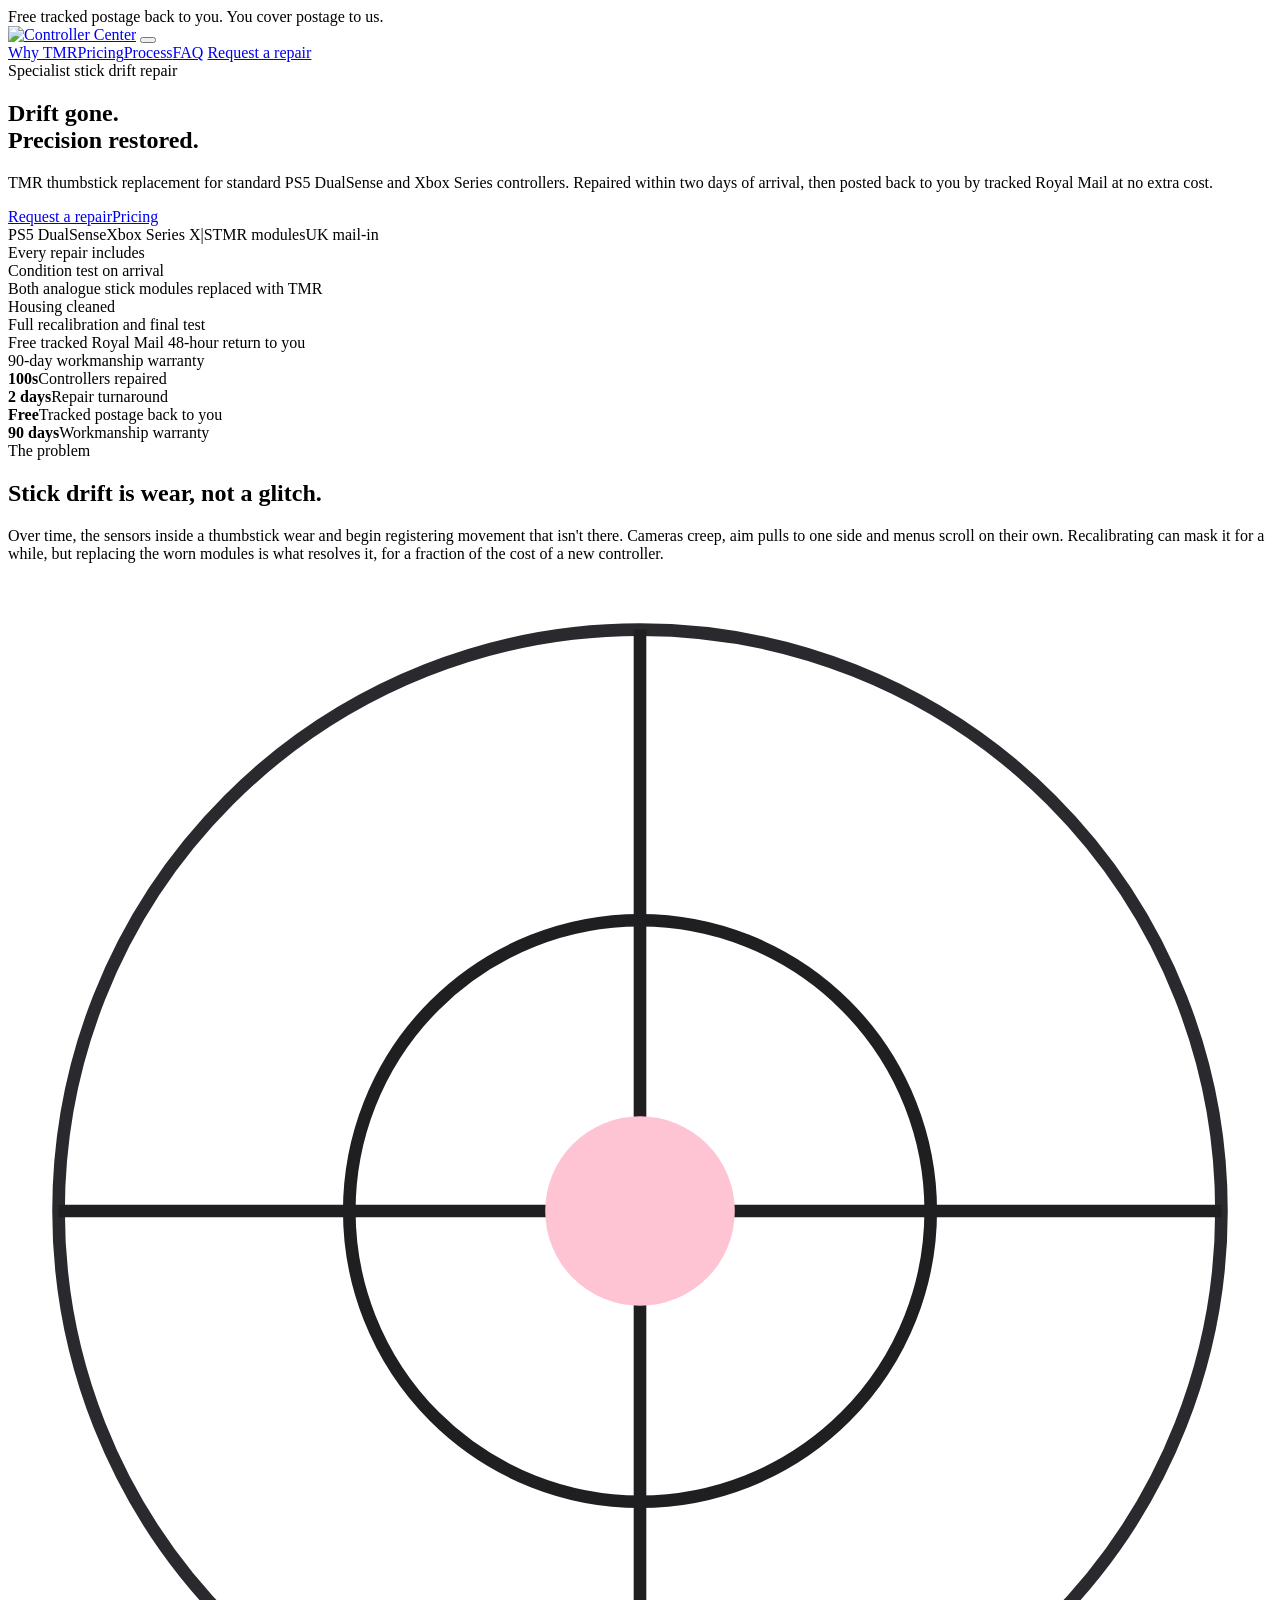
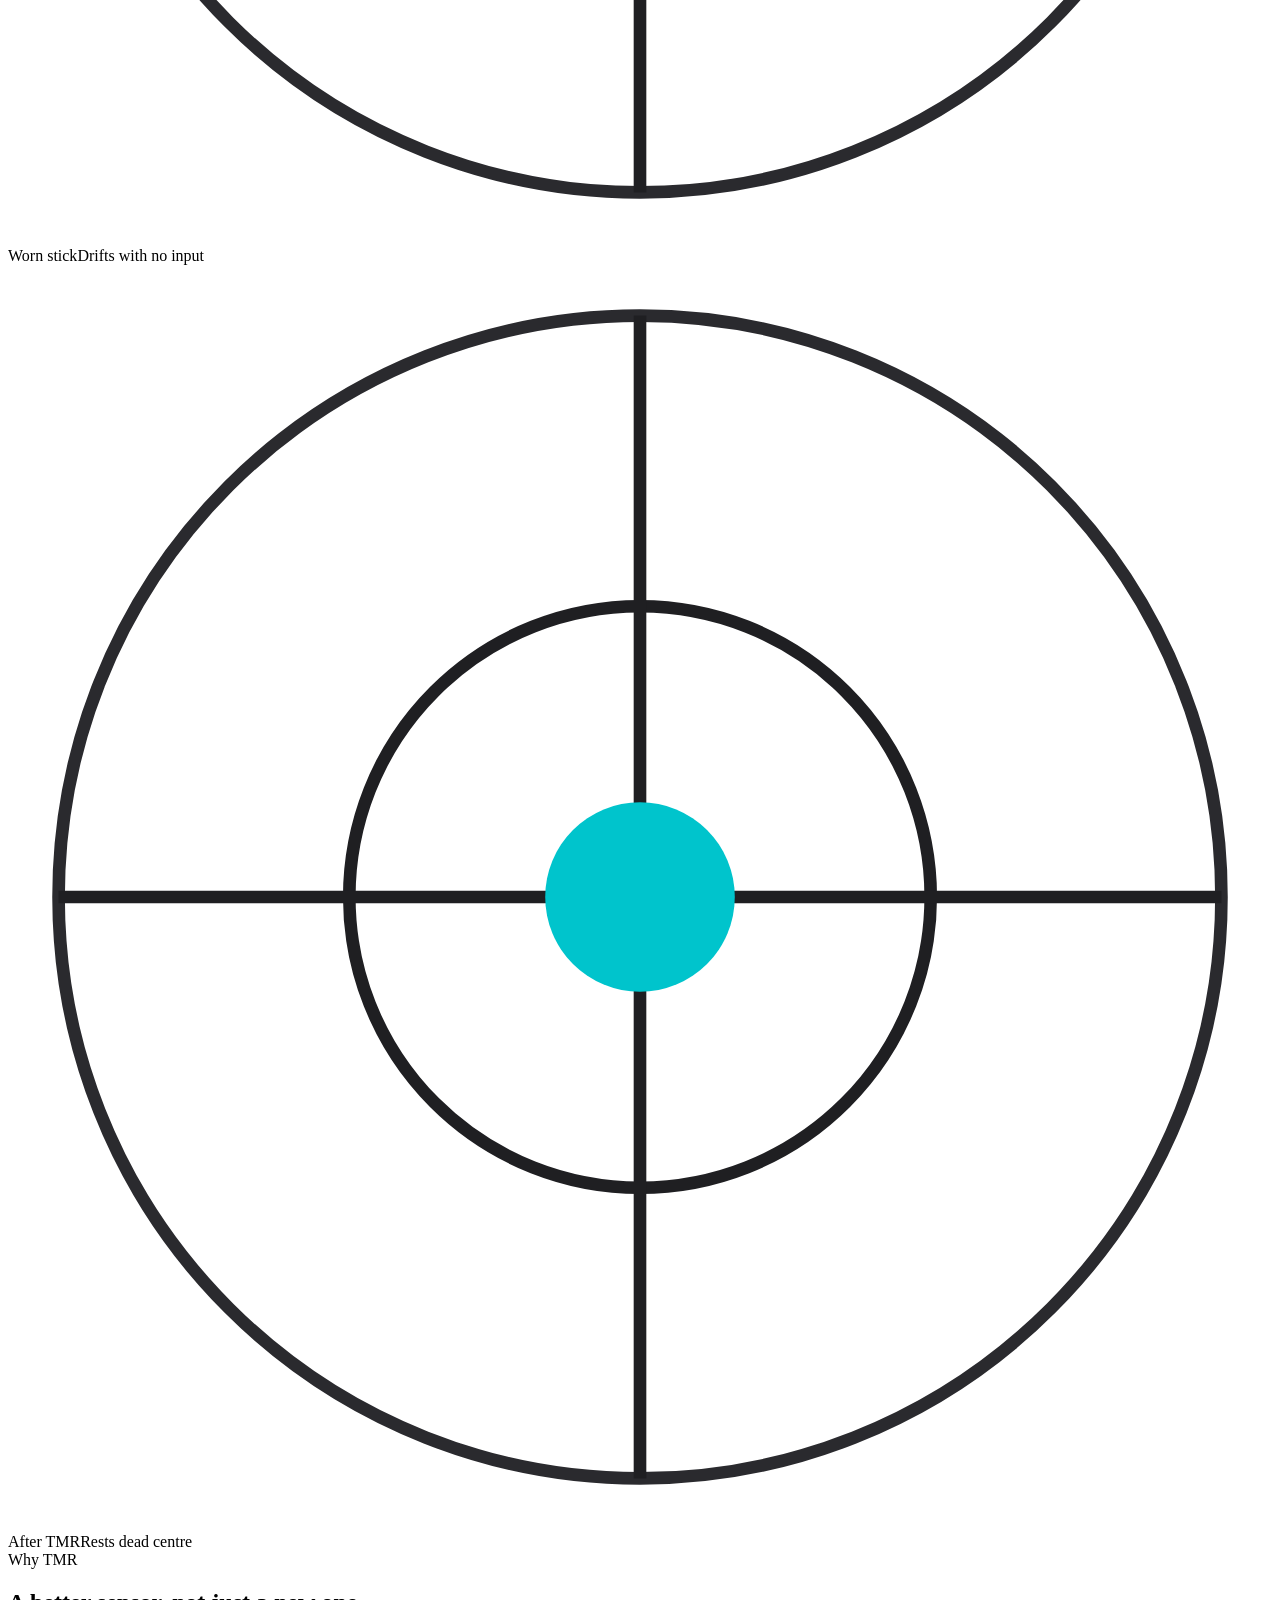
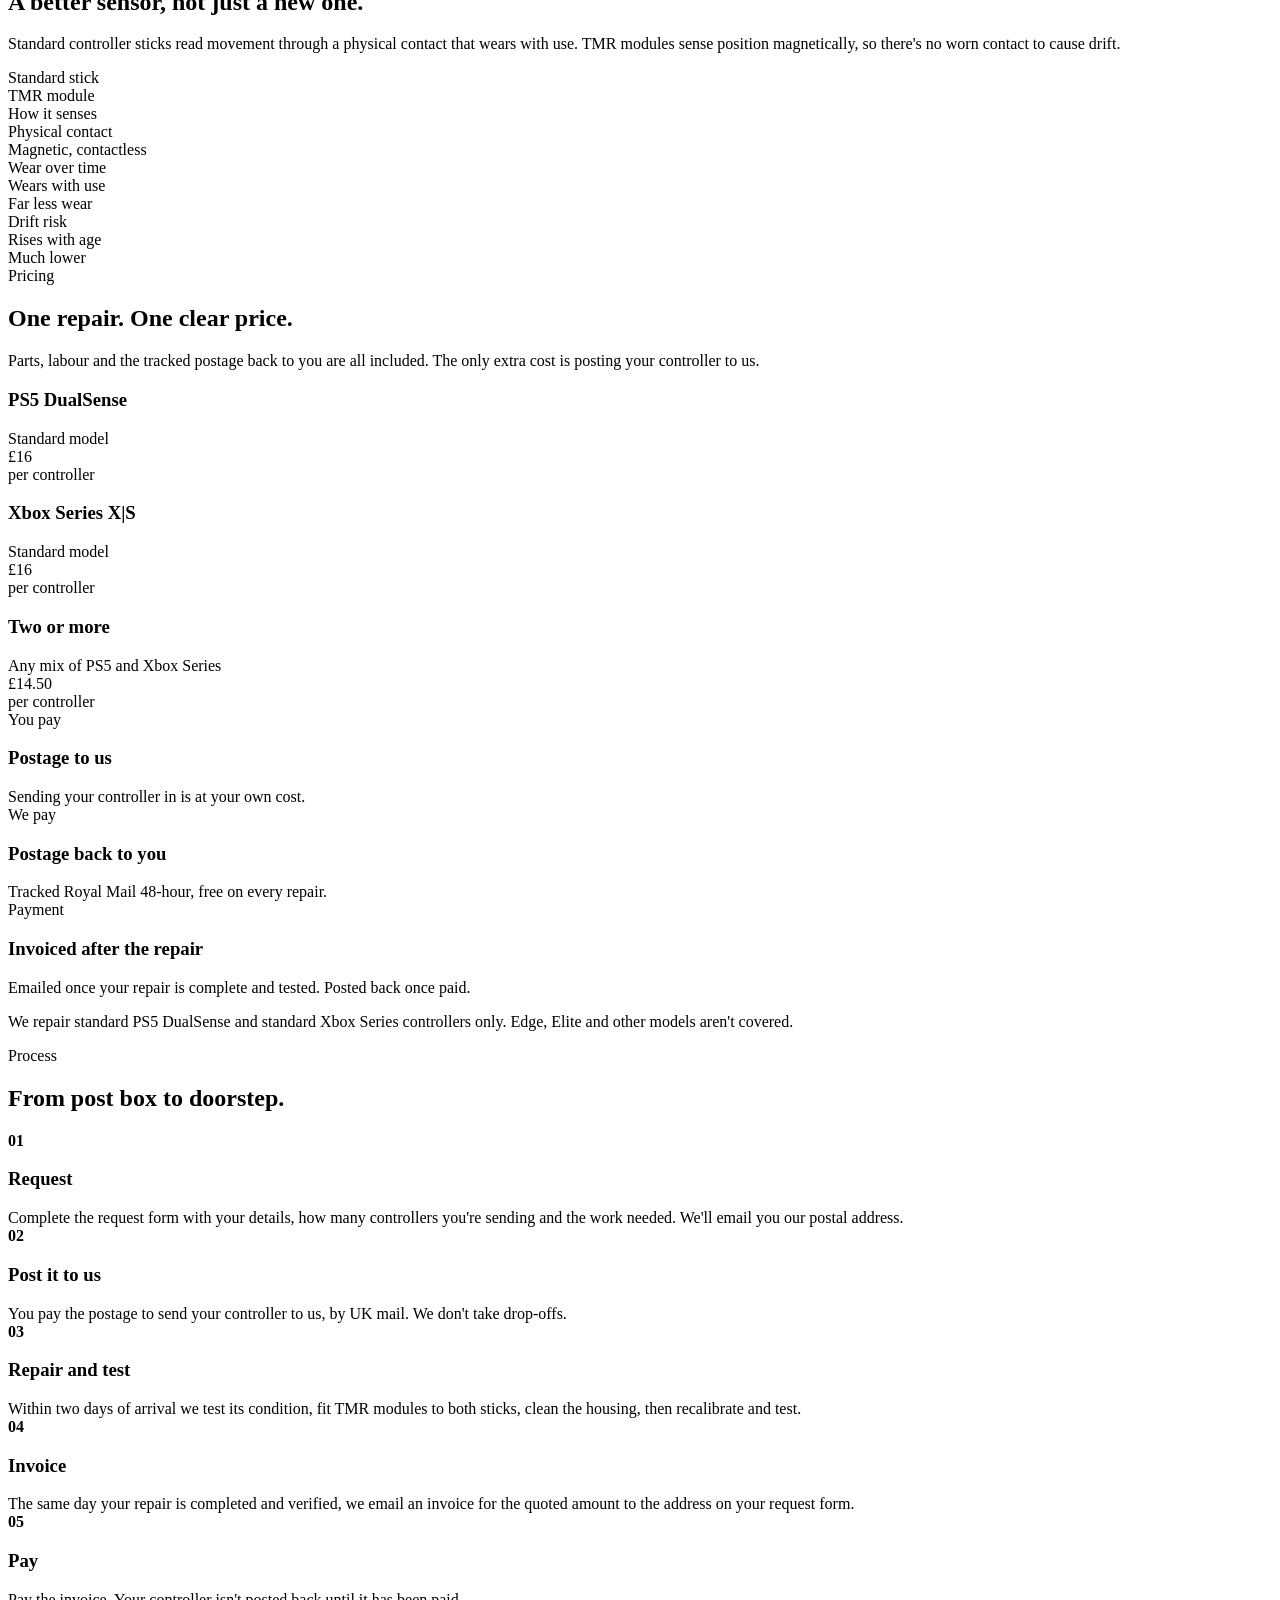
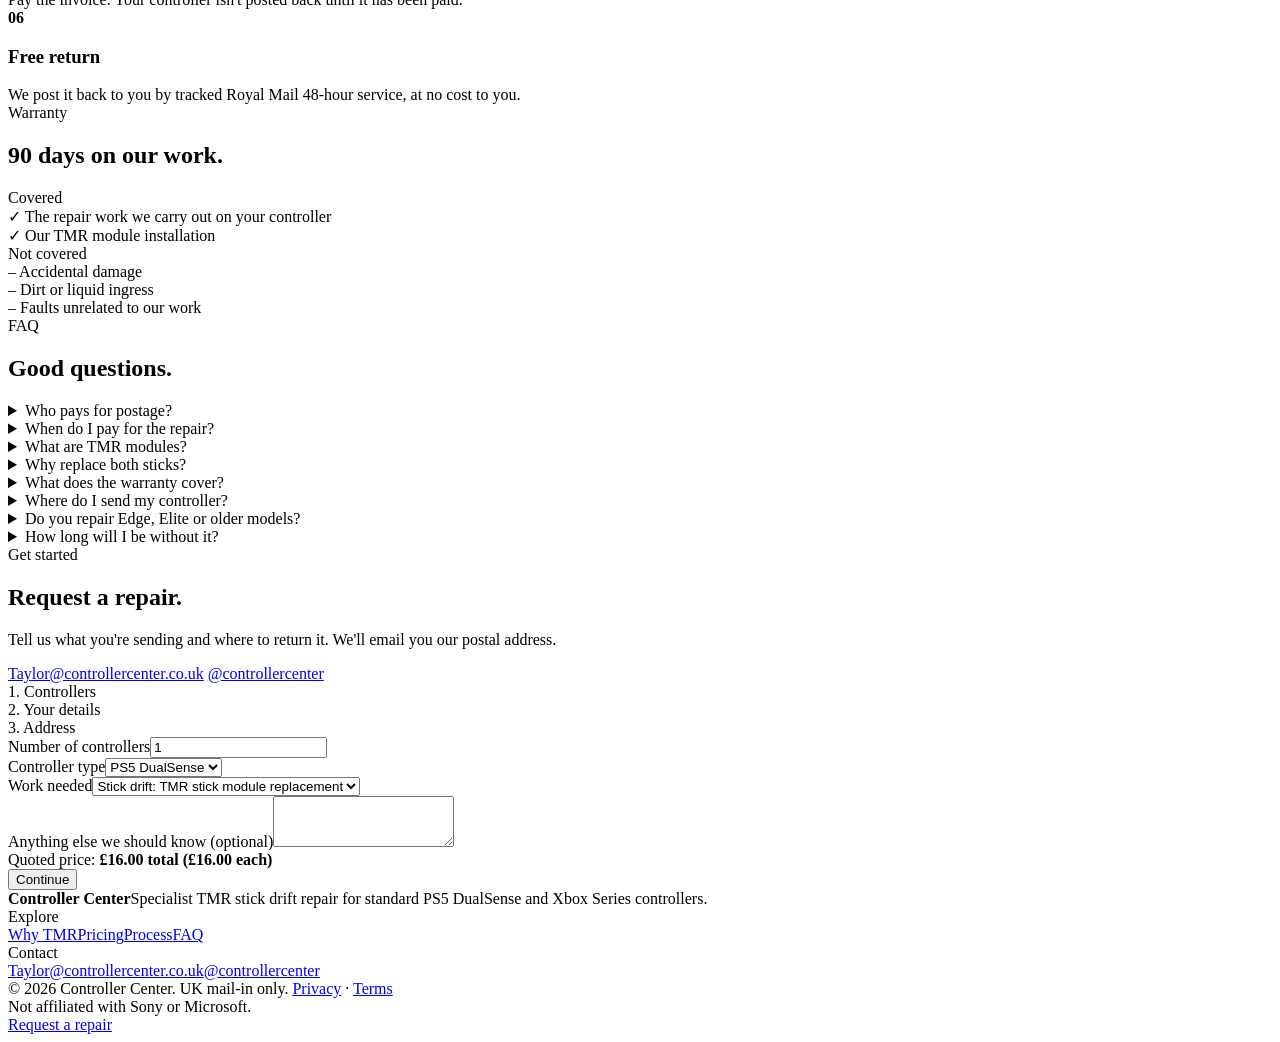
==== index.html @ 55d00bf6 "Add files via upload" ====
<!doctype html>
<html lang="en-GB">
<head>
<meta charset="utf-8">
<script>document.documentElement.classList.add('js')</script>
<link rel="icon" href="favicon.ico" sizes="any">
<link rel="icon" type="image/png" sizes="32x32" href="favicon-32.png">
<link rel="icon" type="image/png" sizes="192x192" href="icon-192.png">
<link rel="apple-touch-icon" href="apple-touch-icon.png">
<meta name="theme-color" content="#000000">
<meta property="og:type" content="website">
<meta property="og:title" content="Controller Center | Specialist Stick Drift Repair">
<meta property="og:description" content="TMR stick drift repair for standard PS5 DualSense and Xbox Series controllers. £16 per controller, free tracked return, 90-day workmanship warranty.">
<meta property="og:url" content="https://www.controllercenter.co.uk">
<script type="application/ld+json">{"@context":"https://schema.org","@type":"ProfessionalService","name":"Controller Center","url":"https://www.controllercenter.co.uk","email":"Taylor@controllercenter.co.uk","areaServed":"GB","description":"Specialist TMR stick drift repair for standard PS5 DualSense and Xbox Series controllers. UK mail-in only.","image":"https://www.controllercenter.co.uk/og-image.png","sameAs":["https://instagram.com/controllercenter"],"priceRange":"£14.50-£16","inLanguage":"en-GB"}</script>
<meta name="viewport" content="width=device-width, initial-scale=1">
<title>Controller Center | Specialist Stick Drift Repair</title>
<meta name="description" content="Specialist TMR stick drift repair for standard PS5 DualSense and Xbox Series controllers. £16 per controller, free tracked postage back to you, 90-day workmanship warranty. UK mail-in only.">
<meta name="author" content="Controller Center">
<meta name="robots" content="index, follow">
<link rel="canonical" href="https://www.controllercenter.co.uk/">
<meta property="og:site_name" content="Controller Center">
<meta property="og:locale" content="en_GB">
<meta property="og:image" content="https://www.controllercenter.co.uk/og-image.png">
<meta property="og:image:width" content="1200">
<meta property="og:image:height" content="630">
<meta property="og:image:alt" content="Controller Center, specialist stick drift repair">
<meta name="twitter:card" content="summary_large_image">
<meta name="twitter:title" content="Controller Center | Specialist Stick Drift Repair">
<meta name="twitter:description" content="TMR stick drift repair for standard PS5 DualSense and Xbox Series controllers. UK mail-in only.">
<meta name="twitter:image" content="https://www.controllercenter.co.uk/og-image.png">
<link rel="preconnect" href="https://fonts.googleapis.com">
<link href="https://fonts.googleapis.com/css2?family=Abril+Fatface&family=Manrope:wght@400;500;700;800&display=swap" rel="stylesheet">
<link rel="stylesheet" href="styles.css">
</head>
<body>
<div class="prog" id="prog"></div>
<div class="announce">Free tracked postage back to you. You cover postage to us.</div>
<header class="nav"><div class="wrap nav-in">
<a class="brandlink" href="#top"><img class="logo" src="logo-mark.png" alt="Controller Center" width="51" height="64"></a>
<button id="burger" class="burger" type="button" aria-label="Open menu" aria-expanded="false" aria-controls="navlinks"><span></span><span></span><span></span></button>
<nav id="navlinks" class="nav-links">
<a href="#tmr">Why TMR</a><a href="#services">Pricing</a><a href="#process">Process</a><a href="#faq">FAQ</a>
<a class="btn btn-primary" href="#contact">Request a repair</a>
</nav>
</div></header>
<main class="wrap" id="top">

<section class="hero">
<div class="hero-copy">
<div class="eyebrow">Specialist stick drift repair</div>
<h1>Drift gone.<br>Precision restored.</h1>
<p class="muted">TMR thumbstick replacement for standard PS5 DualSense and Xbox Series controllers. Repaired within two days of arrival, then posted back to you by tracked Royal Mail at no extra cost.</p>
<div class="cta"><a class="btn btn-primary" href="#contact">Request a repair</a><a class="btn btn-ghost" href="#services">Pricing</a></div>
<div class="chips"><span class="chip">PS5 DualSense</span><span class="chip">Xbox Series X|S</span><span class="chip">TMR modules</span><span class="chip">UK mail-in</span></div>
</div>
<div class="card panel">
<div class="eyebrow">Every repair includes</div>
<div class="incl"><div>Condition test on arrival</div><div>Both analogue stick modules replaced with TMR</div><div>Housing cleaned</div><div>Full recalibration and final test</div><div>Free tracked Royal Mail 48-hour return to you</div><div>90-day workmanship warranty</div></div>
</div>
</section>

<div class="stats reveal"><div class="stat"><b>100s</b><span>Controllers repaired</span></div><div class="stat"><b>2 days</b><span>Repair turnaround</span></div><div class="stat"><b>Free</b><span>Tracked postage back to you</span></div><div class="stat"><b>90 days</b><span>Workmanship warranty</span></div></div>

<section class="sec split reveal">
<div><div class="eyebrow">The problem</div><h2 class="h2">Stick drift is wear, not a glitch.</h2>
<p class="muted">Over time, the sensors inside a thumbstick wear and begin registering movement that isn't there. Cameras creep, aim pulls to one side and menus scroll on their own. Recalibrating can mask it for a while, but replacing the worn modules is what resolves it, for a fraction of the cost of a new controller.</p></div>
<div class="card pad stick-demo" aria-label="Stick position with no input, before and after repair">
<div class="stick"><svg viewBox="0 0 200 200" role="img" aria-label="Stick position"><circle cx="100" cy="100" r="92" fill="none" stroke="#2A2A2E" stroke-width="2"/><circle cx="100" cy="100" r="46" fill="none" stroke="#1F1F22" stroke-width="2"/><path d="M100 8v184M8 100h184" stroke="#1F1F22" stroke-width="2"/><circle class="drift-dot" cx="100" cy="100" r="15" fill="#FFC4D4"/></svg><div class="cap bad">Worn stick<span>Drifts with no input</span></div></div>
<div class="stick"><svg viewBox="0 0 200 200" role="img" aria-label="Stick position"><circle cx="100" cy="100" r="92" fill="none" stroke="#2A2A2E" stroke-width="2"/><circle cx="100" cy="100" r="46" fill="none" stroke="#1F1F22" stroke-width="2"/><path d="M100 8v184M8 100h184" stroke="#1F1F22" stroke-width="2"/><circle cx="100" cy="100" r="15" fill="#00C4CC"/></svg><div class="cap ok">After TMR<span>Rests dead centre</span></div></div>
</div>
</section>

<section id="tmr" class="sec reveal">
<div class="eyebrow">Why TMR</div>
<h2 class="h2">A better sensor, not just a new one.</h2>
<p class="muted lead">Standard controller sticks read movement through a physical contact that wears with use. TMR modules sense position magnetically, so there's no worn contact to cause drift.</p>
<div class="card table"><div class="table-in">
<div class="tr head"><div></div><div>Standard stick</div><div>TMR module</div></div>
<div class="tr"><div>How it senses</div><div>Physical contact</div><div>Magnetic, contactless</div></div>
<div class="tr"><div>Wear over time</div><div>Wears with use</div><div>Far less wear</div></div>
<div class="tr"><div>Drift risk</div><div>Rises with age</div><div>Much lower</div></div>
</div></div>
</section>

<section id="services" class="sec reveal">
<div class="eyebrow">Pricing</div>
<h2 class="h2">One repair. One clear price.</h2>
<p class="muted lead">Parts, labour and the tracked postage back to you are all included. The only extra cost is posting your controller to us.</p>
<div class="grid g3">
<div class="card pad"><h3 class="h3">PS5 DualSense</h3><div class="muted sub">Standard model</div><div class="price">£16</div><div class="muted">per controller</div></div>
<div class="card pad"><h3 class="h3">Xbox Series X|S</h3><div class="muted sub">Standard model</div><div class="price">£16</div><div class="muted">per controller</div></div>
<div class="card pad hi"><h3 class="h3">Two or more</h3><div class="muted sub">Any mix of PS5 and Xbox Series</div><div class="price">£14.50</div><div class="muted">per controller</div></div>
</div>
<div class="grid g3 info">
<div class="card pad"><span class="eyebrow">You pay</span><h3 class="h3">Postage to us</h3><div class="muted">Sending your controller in is at your own cost.</div></div>
<div class="card pad"><span class="eyebrow">We pay</span><h3 class="h3">Postage back to you</h3><div class="muted">Tracked Royal Mail 48-hour, free on every repair.</div></div>
<div class="card pad"><span class="eyebrow">Payment</span><h3 class="h3">Invoiced after the repair</h3><div class="muted">Emailed once your repair is complete and tested. Posted back once paid.</div></div>
</div>
<p class="muted small">We repair standard PS5 DualSense and standard Xbox Series controllers only. Edge, Elite and other models aren't covered.</p>
</section>

<section id="process" class="sec reveal">
<div class="eyebrow">Process</div>
<h2 class="h2 mb">From post box to doorstep.</h2>
<div class="grid g-steps">
<div class="step"><b>01</b><h3>Request</h3><div class="muted">Complete the request form with your details, how many controllers you're sending and the work needed. We'll email you our postal address.</div></div>
<div class="step"><b>02</b><h3>Post it to us</h3><div class="muted">You pay the postage to send your controller to us, by UK mail. We don't take drop-offs.</div></div>
<div class="step"><b>03</b><h3>Repair and test</h3><div class="muted">Within two days of arrival we test its condition, fit TMR modules to both sticks, clean the housing, then recalibrate and test.</div></div>
<div class="step"><b>04</b><h3>Invoice</h3><div class="muted">The same day your repair is completed and verified, we email an invoice for the quoted amount to the address on your request form.</div></div>
<div class="step"><b>05</b><h3>Pay</h3><div class="muted">Pay the invoice. Your controller isn't posted back until it has been paid.</div></div>
<div class="step"><b>06</b><h3>Free return</h3><div class="muted">We post it back to you by tracked Royal Mail 48-hour service, at no cost to you.</div></div>
</div>
</section>

<section id="warranty" class="sec reveal">
<div class="eyebrow">Warranty</div>
<h2 class="h2 mb">90 days on our work.</h2>
<div class="grid g3">
<div class="card pad"><div class="good">Covered</div><div class="muted">✓ The repair work we carry out on your controller<br>✓ Our TMR module installation</div></div>
<div class="card pad"><div class="bad">Not covered</div><div class="muted">– Accidental damage<br>– Dirt or liquid ingress<br>– Faults unrelated to our work</div></div>
</div>
</section>

<section id="faq" class="sec reveal">
<div class="eyebrow">FAQ</div>
<h2 class="h2 mb">Good questions.</h2>
<div class="grid g-faq">
<details class="card"><summary>Who pays for postage?</summary><div class="muted">You pay to post your controller to us. We pay for the tracked Royal Mail 48-hour postage back to you.</div></details>
<details class="card"><summary>When do I pay for the repair?</summary><div class="muted">On the day your repair is completed and tested, we email an invoice for the quoted amount to the email address on your request form. Your controller is posted back once the invoice is paid.</div></details>
<details class="card"><summary>What are TMR modules?</summary><div class="muted">TMR (tunnel magnetoresistance) sensors read stick movement magnetically instead of through a worn physical contact, so they're far less prone to drift.</div></details>
<details class="card"><summary>Why replace both sticks?</summary><div class="muted">Both modules are replaced as standard, so both sticks respond identically and neither is left to wear out.</div></details>
<details class="card"><summary>What does the warranty cover?</summary><div class="muted">Our repair work, for 90 days. It doesn't cover accidental damage, dirt or liquid ingress, or faults unrelated to the work we carried out.</div></details>
<details class="card"><summary>Where do I send my controller?</summary><div class="muted">We give you our address once you've submitted the request form. Service is UK mail-in only.</div></details>
<details class="card"><summary>Do you repair Edge, Elite or older models?</summary><div class="muted">No. We specialise in standard PS5 DualSense and standard Xbox Series controllers.</div></details>
<details class="card"><summary>How long will I be without it?</summary><div class="muted">We repair within two days of arrival and invoice you the same day. Once it's paid we post it back, so allow for Royal Mail transit time in each direction.</div></details>
</div>
</section>

<section id="contact" class="card contact sec reveal">
<div class="contact-info">
<div class="eyebrow">Get started</div>
<h2 class="h2">Request a repair.</h2>
<p class="muted">Tell us what you're sending and where to return it. We'll email you our postal address.</p>
<a href="mailto:Taylor@controllercenter.co.uk">Taylor@controllercenter.co.uk</a>
<a href="https://instagram.com/controllercenter">@controllercenter</a>
</div>
<div class="form" id="form">
<div class="sbar"><div class="sb on"><i></i><span>1. Controllers</span></div><div class="sb"><i></i><span>2. Your details</span></div><div class="sb"><i></i><span>3. Address</span></div></div>
<div class="fstep" id="s0">
<div class="g2"><div class="fld"><label class="lbl" for="f-count">Number of controllers</label><input class="inp" id="f-count" type="number" min="1" value="1"></div>
<div class="fld"><label class="lbl" for="f-console">Controller type</label><select class="inp" id="f-console"><option>PS5 DualSense</option><option>Xbox Series</option><option>A mix of both</option></select></div></div>
<div class="fld"><label class="lbl" for="f-work">Work needed</label><select class="inp" id="f-work"><option value="tmr">Stick drift: TMR stick module replacement</option><option value="other">Something else (describe below)</option></select></div>
<div class="fld"><label class="lbl" for="f-notes">Anything else we should know (optional)</label><textarea class="inp" id="f-notes" rows="3"></textarea></div>
<div class="est muted">Quoted price: <b id="f-price"></b></div>
</div>
<div class="fstep" id="s1" hidden>
<div class="g2"><div class="fld"><label class="lbl" for="f-first">First name</label><input class="inp" id="f-first" type="text" autocomplete="given-name"></div><div class="fld"><label class="lbl" for="f-last">Last name</label><input class="inp" id="f-last" type="text" autocomplete="family-name"></div></div>
<div class="fld"><label class="lbl" for="f-email">Email address</label><input class="inp big" id="f-email" type="email" autocomplete="email"></div>
<div class="note muted">We'll email our postal address to this address, and your invoice once your repair is complete.</div>
</div>
<div class="fstep" id="s2" hidden>
<div class="legend">Return address</div>
<div class="fld"><label class="lbl" for="f-a1">Address line 1</label><input class="inp" id="f-a1" type="text" autocomplete="address-line1"></div>
<div class="fld"><label class="lbl" for="f-a2">Address line 2 (optional)</label><input class="inp" id="f-a2" type="text" autocomplete="address-line2"></div>
<div class="g2"><div class="fld"><label class="lbl" for="f-city">Town or city</label><input class="inp" id="f-city" type="text" autocomplete="address-level2"></div><div class="fld"><label class="lbl" for="f-county">County (optional)</label><input class="inp" id="f-county" type="text" ></div></div>
<div class="fld"><label class="lbl" for="f-pc">Postcode</label><input class="inp" id="f-pc" type="text" autocomplete="postal-code"></div>
<div class="est muted">Quoted price: <b id="f-price2"></b></div>
<div class="note muted">No payment is taken now. You post your controller to us at your own cost. Once your repair is completed and tested, we'll email an invoice for the quoted amount. We post it back, free and tracked, once the invoice is paid.</div>
<div class="fine">By sending this request you agree to our <a href="terms.html">Terms</a> and <a href="privacy.html">Privacy Policy</a>.</div>
</div>
<div id="f-error" class="msg err"></div>
<div class="fnav"><button class="btn btn-ghost" id="f-back" type="button" hidden>Back</button><button class="btn btn-primary" id="f-next" type="button">Continue</button></div>
</div>
<div class="done" id="f-done" hidden>
<div class="tick">✓</div>
<h3 class="h3" style="font-size:26px">Request sent</h3>
<p class="muted">Thanks, <span id="d-name"></span>. We'll email our postal address to <b id="d-email" style="color:#F2F2F3"></b>. Check your spam folder if you don't see it.</p>
<div><div class="ns"><b>1</b><div>We email you our postal address.</div></div><div class="ns"><b>2</b><div>You post your controller to us, at your own cost.</div></div><div class="ns"><b>3</b><div>We repair and test it, then email your invoice the same day.</div></div><div class="ns"><b>4</b><div>Once the invoice is paid, we post it back free and tracked.</div></div></div>
</div>
</section>

</main>
<footer class="foot"><div class="wrap">
<div class="foot-top">
<div class="foot-brand muted"><b>Controller Center</b>Specialist TMR stick drift repair for standard PS5 DualSense and Xbox Series controllers.</div>
<div class="foot-col"><div class="eyebrow">Explore</div><a href="#tmr">Why TMR</a><a href="#services">Pricing</a><a href="#process">Process</a><a href="#faq">FAQ</a></div>
<div class="foot-col"><div class="eyebrow">Contact</div><a href="mailto:Taylor@controllercenter.co.uk">Taylor@controllercenter.co.uk</a><a href="https://instagram.com/controllercenter">@controllercenter</a></div>
</div>
<div class="foot-bot"><div>© 2026 Controller Center. UK mail-in only. <a href="privacy.html">Privacy</a> · <a href="terms.html">Terms</a></div><div>Not affiliated with Sony or Microsoft.</div></div>
</div></footer>
<div class="m-cta" id="mcta"><a class="btn btn-primary" href="#contact">Request a repair</a></div>
<script>
(function(){
var $=function(i){return document.getElementById(i)};
function price(){var n=parseInt($('f-count').value,10)||0,u=n>=2?14.5:16;return $('f-work').value==='tmr'&&n>=1?'£'+(u*n).toFixed(2)+' total (£'+u.toFixed(2)+' each)':"We'll confirm the price after reviewing your request";}
function upd(){var p=price();$('f-price').textContent=p;$('f-price2').textContent=p;}
['f-count','f-work'].forEach(function(i){$(i).addEventListener('input',upd);$(i).addEventListener('change',upd);});upd();
var cur=0,steps=[$('s0'),$('s1'),$('s2')],bars=document.querySelectorAll('.sb'),er=$('f-error');
function g(i){return $(i).value.trim()}
function show(i){cur=i;steps.forEach(function(s,k){s.hidden=k!==i});bars.forEach(function(b,k){b.classList.toggle('on',k<=i)});$('f-back').hidden=i===0;$('f-next').textContent=i===2?'Send request':'Continue';er.style.display='none';$('contact').scrollIntoView({behavior:'smooth',block:'start'});}
function check(i){
if(i===0&&(parseInt($('f-count').value,10)||0)<1)return 'Please enter at least 1 controller.';
if(i===1){if(!g('f-first')||!g('f-last'))return 'Please add your first and last name.';if(!/\S+@\S+\.\S+/.test(g('f-email')))return 'Please enter a valid email address. We send your invoice and postal address here.';}
if(i===2){if(!g('f-a1')||!g('f-city'))return 'Please add address line 1 and your town or city.';if(!/^[A-Za-z]{1,2}\d[A-Za-z\d]?\s*\d[A-Za-z]{2}$/.test(g('f-pc')))return 'Please enter a valid UK postcode.';}
return '';}
function submit(){
var n=parseInt($('f-count').value,10)||0,btn=$('f-next'),addr=[g('f-a1'),g('f-a2'),g('f-city'),g('f-county'),g('f-pc')].filter(Boolean).join(', ');
btn.textContent='Sending...';btn.disabled=true;
var fd=new FormData();
fd.append('name',g('f-first')+' '+g('f-last'));fd.append('first_name',g('f-first'));fd.append('last_name',g('f-last'));fd.append('email',g('f-email'));fd.append('return_address',addr);
fd.append('controllers',n);fd.append('controller_type',$('f-console').value);
fd.append('work_needed',$('f-work').value==='tmr'?'TMR stick module replacement (stick drift)':'Other');
fd.append('quoted_price',price());fd.append('notes',g('f-notes'));
fd.append('_subject','Repair request: '+n+' controller(s)');
fetch('https://formspree.io/f/mrpepkrk',{method:'POST',body:fd,headers:{'Accept':'application/json'}}).then(function(r){
if(!r.ok)throw new Error('failed');
$('form').hidden=true;$('d-name').textContent=g('f-first');$('d-email').textContent=g('f-email');$('f-done').hidden=false;
$('contact').scrollIntoView({behavior:'smooth',block:'start'});
}).catch(function(){
er.textContent="Sorry, that didn't send. Please email Taylor@controllercenter.co.uk with your details instead.";
er.style.display='block';btn.textContent='Send request';btn.disabled=false;
});}
$('f-back').addEventListener('click',function(){show(cur-1)});
$('f-next').addEventListener('click',function(){var m=check(cur);if(m){er.textContent=m;er.style.display='block';return;}if(cur<2)show(cur+1);else submit();});
var b=$('burger'),m=$('navlinks');
function set(o){m.classList.toggle('open',o);b.classList.toggle('open',o);b.setAttribute('aria-expanded',o);b.setAttribute('aria-label',o?'Close menu':'Open menu');}
b.addEventListener('click',function(){set(!m.classList.contains('open'));});
m.querySelectorAll('a').forEach(function(a){a.addEventListener('click',function(){set(false);});});
document.addEventListener('keydown',function(e){if(e.key==='Escape')set(false);});
var els=document.querySelectorAll('.reveal');
if(!('IntersectionObserver' in window)){els.forEach(function(e){e.classList.add('in')});}
else{var io=new IntersectionObserver(function(es){es.forEach(function(e){if(e.isIntersecting){e.target.classList.add('in');io.unobserve(e.target);}})},{threshold:.06});els.forEach(function(e){io.observe(e)});
new IntersectionObserver(function(es){$('mcta').classList.toggle('hide',es[0].isIntersecting)}).observe($('contact'));}
var pg=$('prog');function sp(){var h=document.documentElement.scrollHeight-innerHeight;pg.style.width=(h>0?scrollY/h*100:0)+'%';}
addEventListener('scroll',sp,{passive:true});sp();
})();
</script>
</body>
</html>
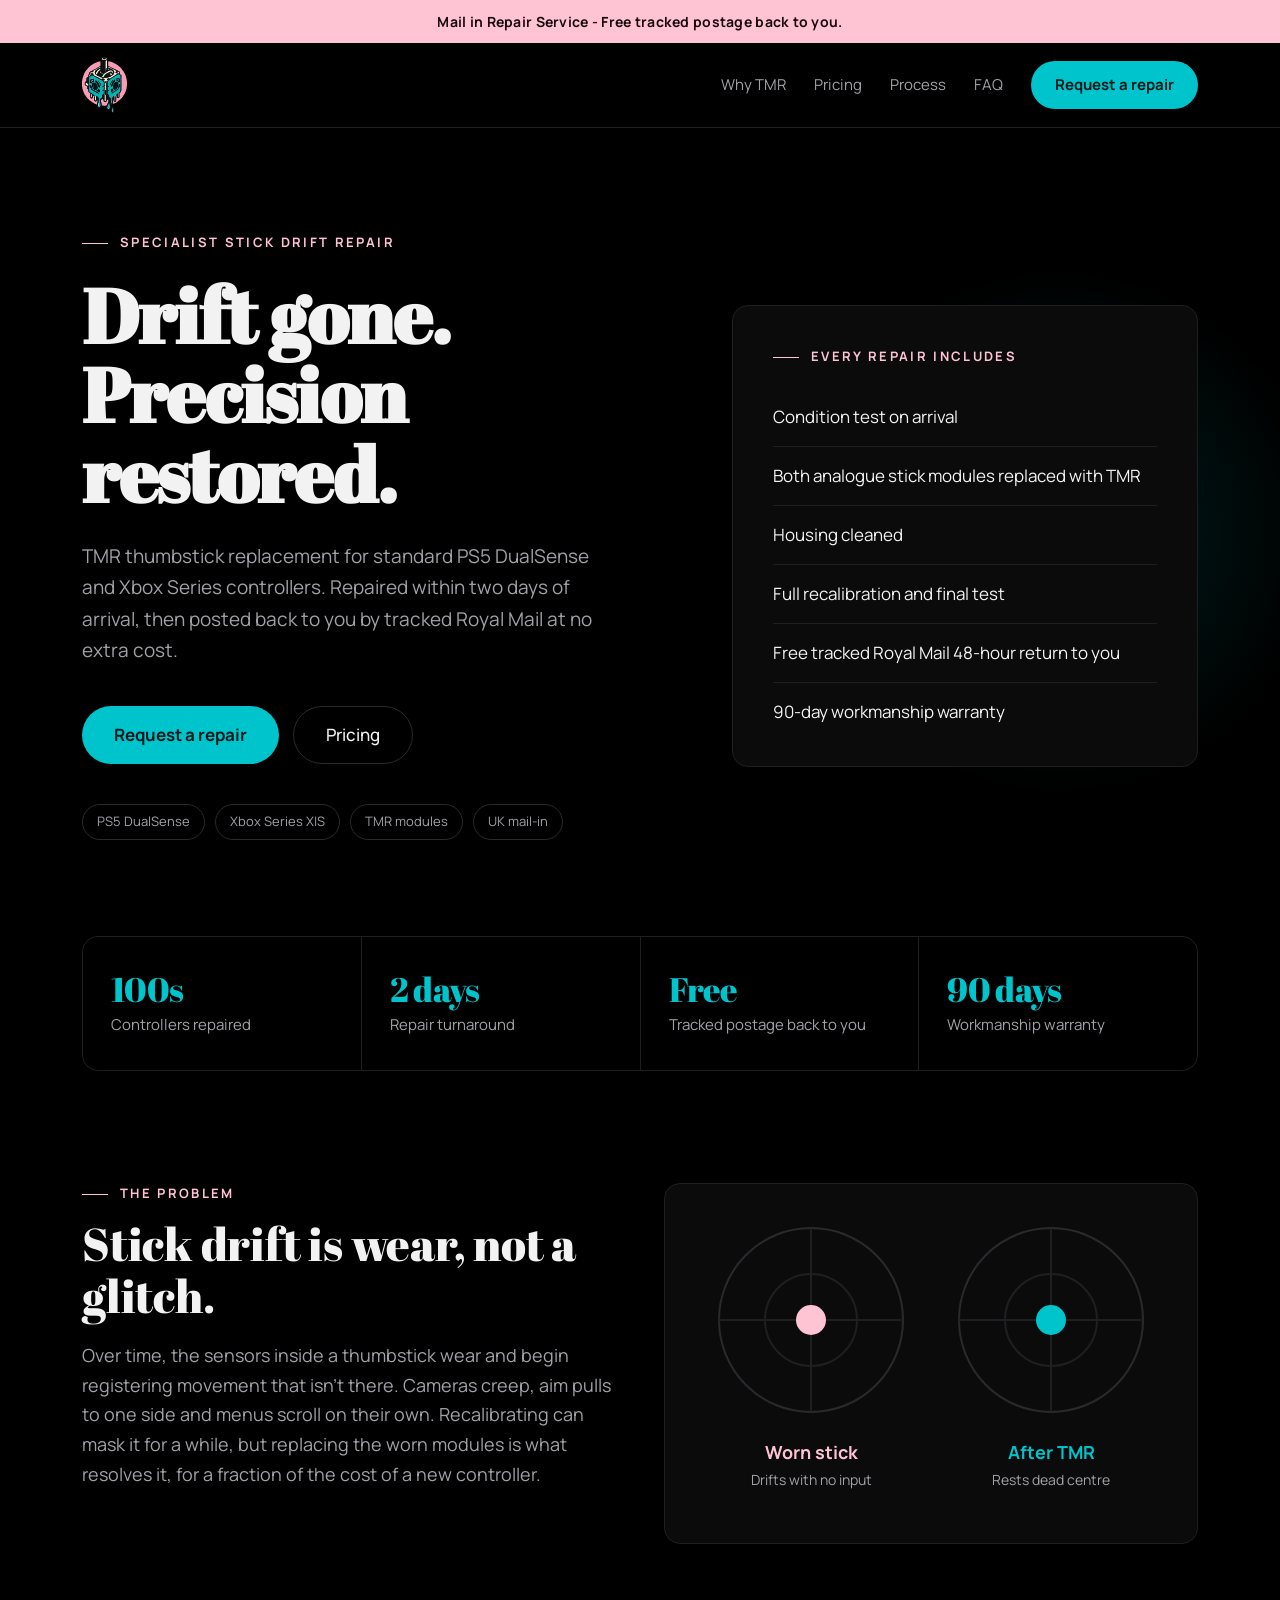
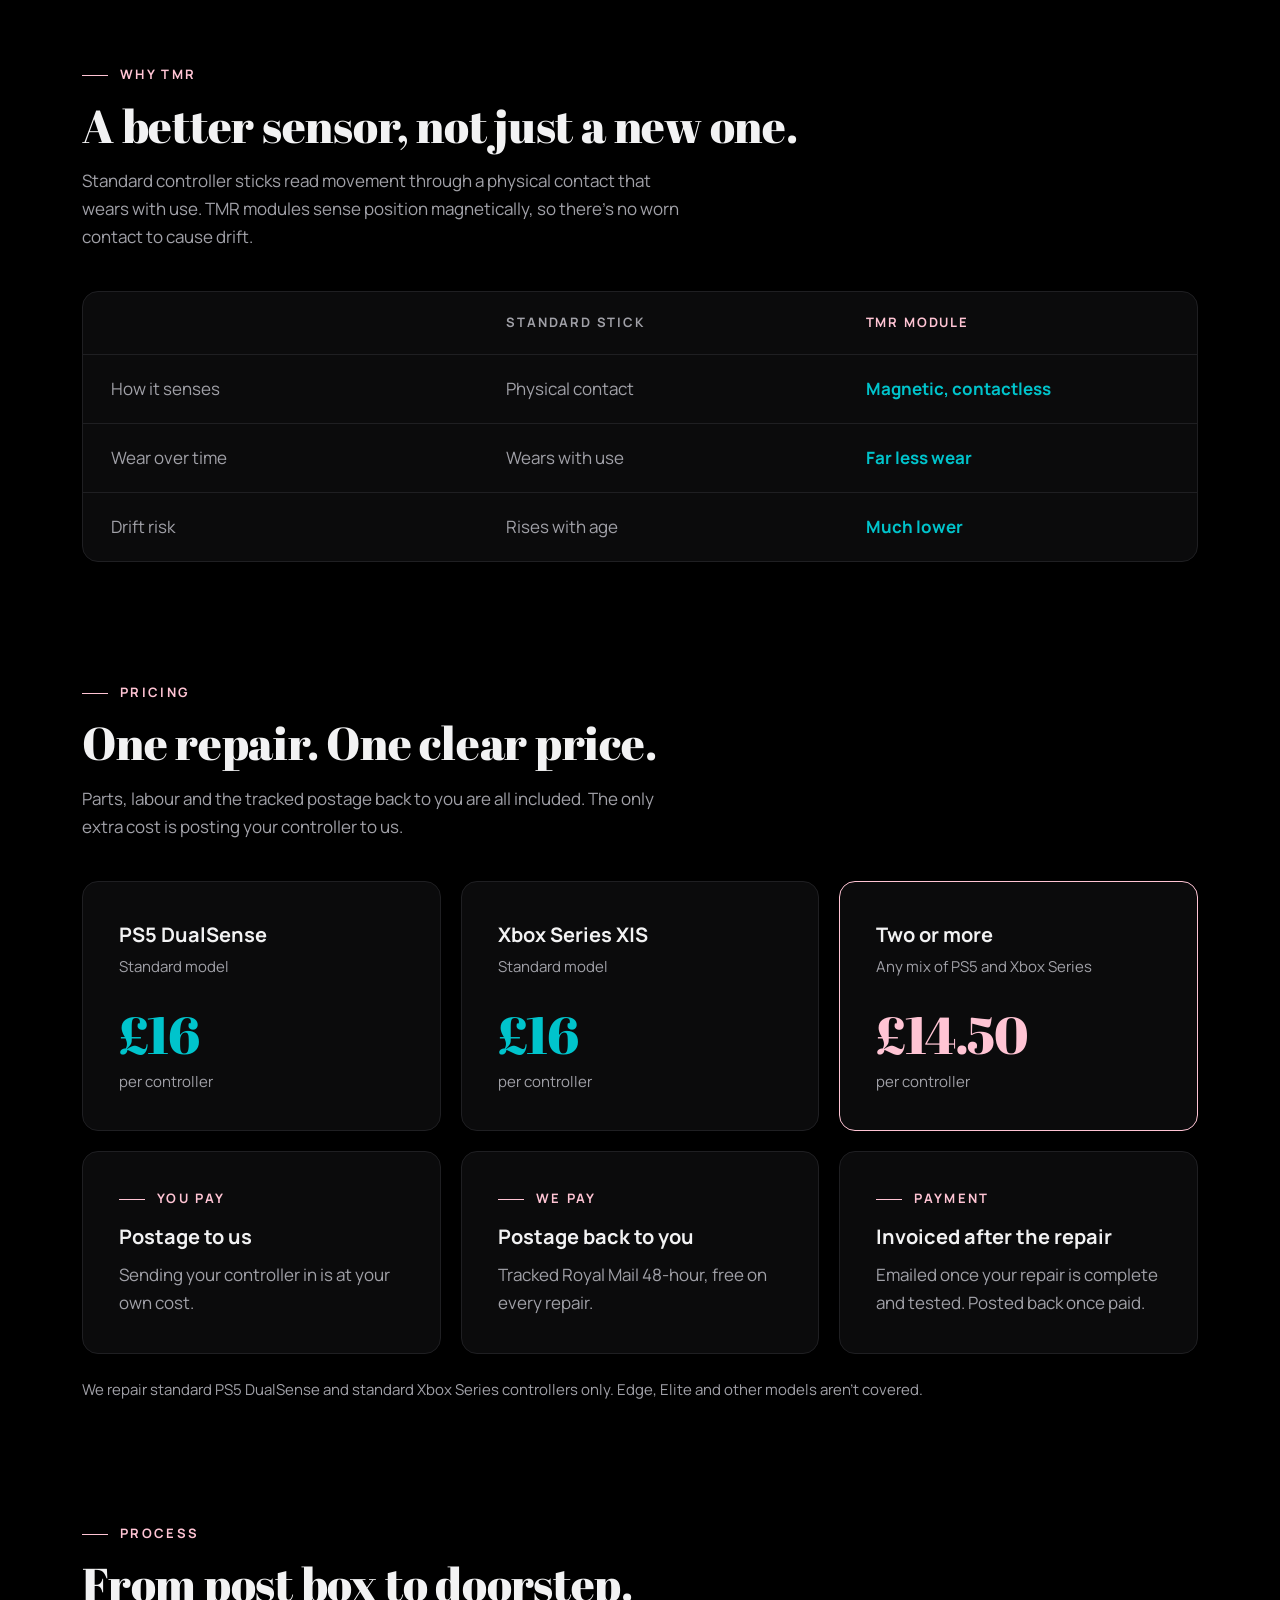
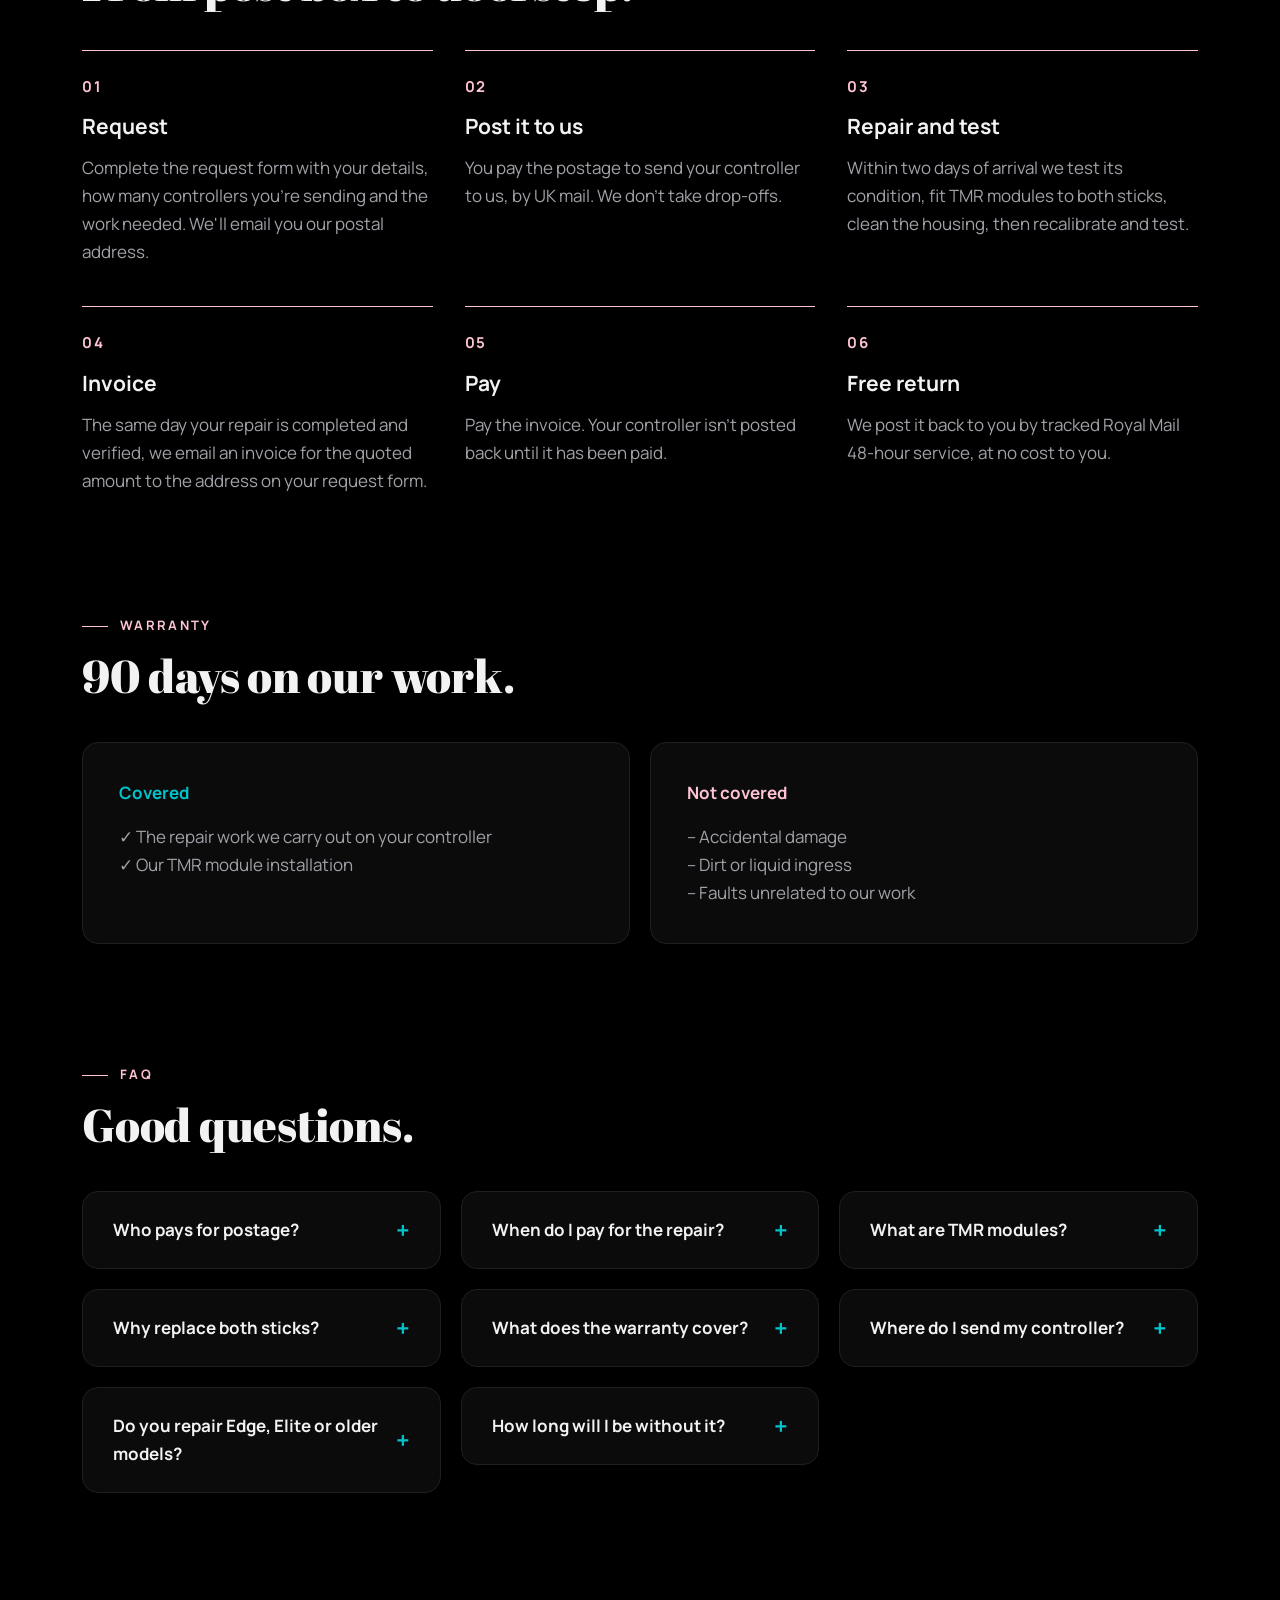
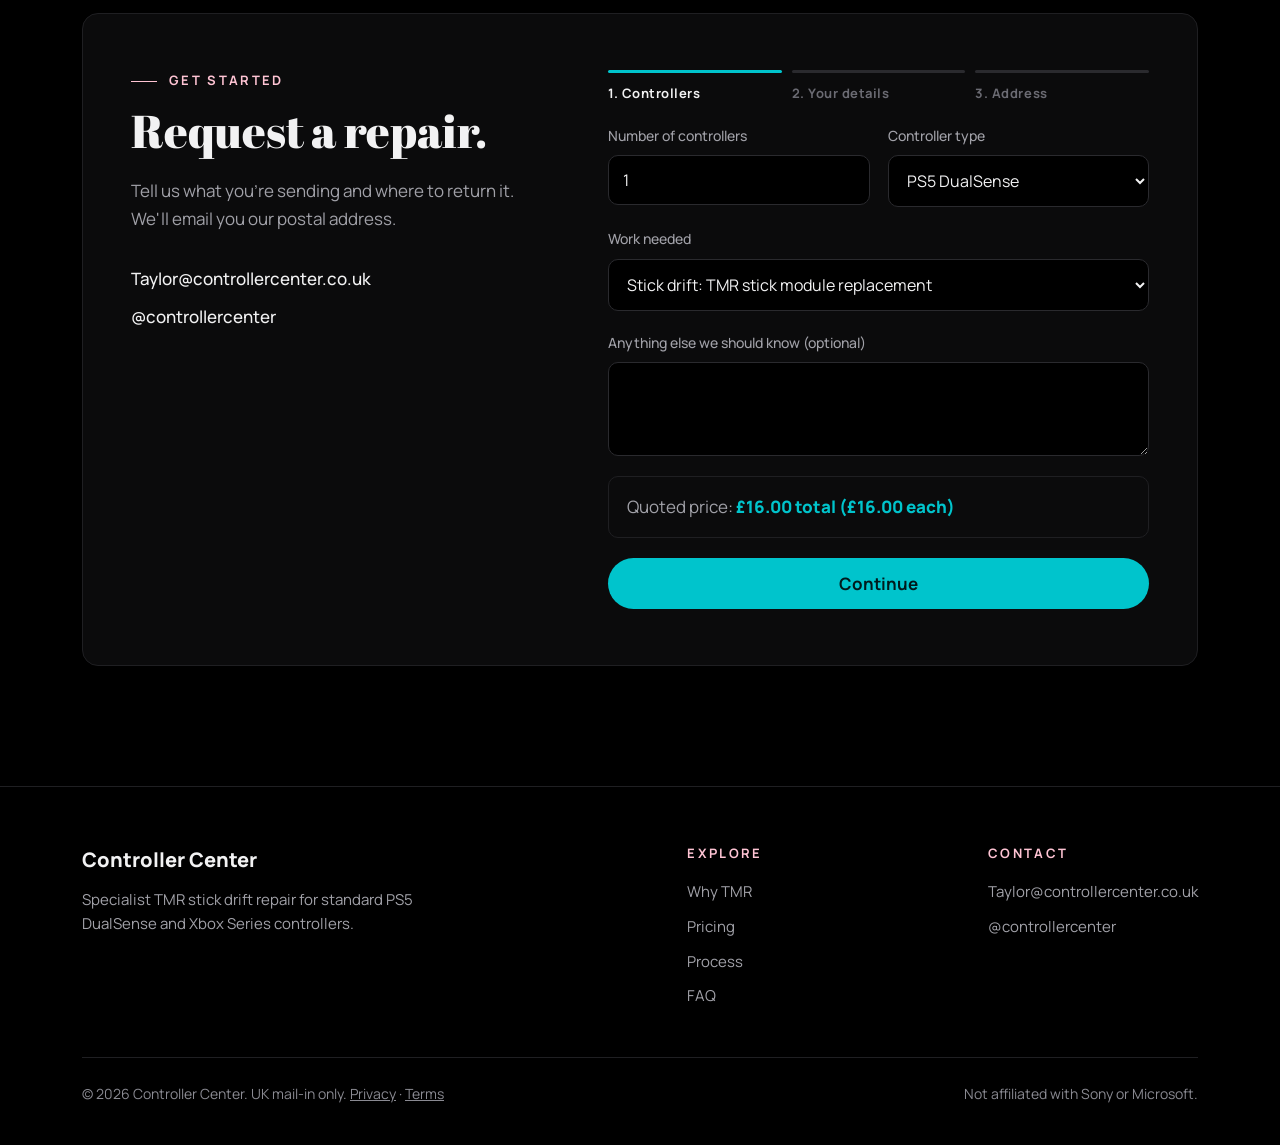
==== commit 8b4eff8d: "change nav logo and header copy" ====
--- a/index.html
+++ b/index.html
@@ -35,9 +35,9 @@
 </head>
 <body>
 <div class="prog" id="prog"></div>
-<div class="announce">Free tracked postage back to you. You cover postage to us.</div>
+<div class="announce">Mail in Repair Service - Free tracked postage back to you.</div>
 <header class="nav"><div class="wrap nav-in">
-<a class="brandlink" href="#top"><img class="logo" src="logo-mark.png" alt="Controller Center" width="51" height="64"></a>
+<a class="brandlink" href="#top"><img class="logo" src="controller-center-logo.svg" alt="Controller Center" width="51" height="64"></a>
 <button id="burger" class="burger" type="button" aria-label="Open menu" aria-expanded="false" aria-controls="navlinks"><span></span><span></span><span></span></button>
 <nav id="navlinks" class="nav-links">
 <a href="#tmr">Why TMR</a><a href="#services">Pricing</a><a href="#process">Process</a><a href="#faq">FAQ</a>
--- a/styles.css
+++ b/styles.css
@@ -0,0 +1,208 @@
+*{box-sizing:border-box}
+html{scroll-behavior:smooth;scroll-padding-top:96px}
+body{margin:0;background:#000;color:#F2F2F3;font-family:'Manrope',Arial,sans-serif;font-size:17px;line-height:1.65}
+a{text-decoration:none;color:inherit}
+h1,h2,h3,p{margin:0}
+.wrap{max-width:1180px;margin:0 auto;padding:0 32px}
+.muted{color:#A1A1A8}
+.eyebrow{font-size:13px;font-weight:700;letter-spacing:.18em;text-transform:uppercase;color:#FFC4D4}
+.h2{font-size:clamp(30px,4vw,46px);font-weight:800;letter-spacing:-.025em;line-height:1.1;margin-top:14px}
+.h2.mb{margin-bottom:40px}
+.info .muted{margin-top:8px}
+.h3{font-size:20px;font-weight:700}
+.lead{margin:16px 0 40px;max-width:600px}
+.sec{margin-bottom:120px}
+.card{background:#0B0B0C;border:1px solid #1F1F22;border-radius:16px}
+.pad{padding:36px}
+.btn{display:inline-flex;align-items:center;justify-content:center;min-height:48px;padding:14px 32px;border-radius:999px;font-family:inherit;font-size:17px;font-weight:700;text-align:center;border:0;cursor:pointer}
+.btn:hover{opacity:.88}
+.btn-primary{background:#00C4CC;color:#001A1C}
+.btn-ghost{border:1px solid #2A2A2E;color:#F2F2F3;font-weight:500;background:none}
+.announce{background:#FFC4D4;color:#1A0A10;text-align:center;font-size:14px;font-weight:700;padding:10px 16px;letter-spacing:.02em}
+.nav{position:sticky;top:0;z-index:50;background:rgba(0,0,0,.82);backdrop-filter:blur(14px);-webkit-backdrop-filter:blur(14px);border-bottom:1px solid #1F1F22}
+.nav-in{display:flex;flex-wrap:wrap;align-items:center;justify-content:space-between;gap:16px;padding-top:14px;padding-bottom:14px}
+.logo{height:60px;width:auto;display:block}
+.nav-links{display:flex;flex-wrap:wrap;gap:28px;align-items:center;font-size:15px;color:#A1A1A8}
+.nav-links .btn{padding:12px 24px;min-height:44px;font-size:15px;color:#001A1C}
+.burger{display:none;background:none;border:1px solid #2A2A2E;border-radius:10px;width:48px;height:48px;cursor:pointer;padding:0;align-items:center;justify-content:center;flex-direction:column;gap:5px}
+.burger span{display:block;width:20px;height:2px;background:#F2F2F3;border-radius:2px;transition:transform .2s,opacity .2s}
+.burger.open span:nth-child(1){transform:translateY(7px) rotate(45deg)}
+.burger.open span:nth-child(2){opacity:0}
+.burger.open span:nth-child(3){transform:translateY(-7px) rotate(-45deg)}
+.hero{display:flex;flex-wrap:wrap;gap:64px;align-items:center;padding:104px 0 96px}
+.hero-copy{flex:1 1 460px}
+.hero h1{font-size:clamp(44px,6.4vw,76px);font-weight:800;letter-spacing:-.035em;line-height:1.02;margin:22px 0 26px}
+.hero p{font-size:19px;max-width:540px;margin-bottom:40px}
+.cta{display:flex;flex-wrap:wrap;gap:14px}
+.chips{display:flex;flex-wrap:wrap;gap:10px;margin-top:40px}
+.chip{border:1px solid #2A2A2E;border-radius:999px;padding:6px 14px;font-size:13px;color:#A1A1A8}
+.panel{flex:1 1 340px;padding:40px}
+.incl{display:flex;flex-direction:column;margin-top:20px}
+.incl>div{padding:15px 0;border-bottom:1px solid #1F1F22}
+.incl>div:last-child{border:0;padding-bottom:0}
+.stats{display:grid;grid-template-columns:repeat(auto-fit,minmax(200px,1fr));gap:1px;background:#1F1F22;border:1px solid #1F1F22;border-radius:16px;overflow:hidden;margin-bottom:112px}
+.stat{background:#000;padding:32px 28px}
+.stat b{display:block;font-size:34px;font-weight:800;letter-spacing:-.02em;color:#00C4CC;line-height:1.2}
+.stat span{font-size:15px;color:#A1A1A8}
+.split{display:flex;flex-wrap:wrap;gap:48px}
+.split>div,.split>p{flex:1 1 340px;font-size:18px}
+.table{overflow-x:auto}
+.table-in{min-width:520px}
+.tr{display:grid;grid-template-columns:1.1fr 1fr 1fr;border-bottom:1px solid #1F1F22}
+.tr:last-child{border:0}
+.tr>div{padding:20px 28px;color:#A1A1A8}
+.tr>div:last-child{font-weight:700;color:#00C4CC}
+.tr.head>div{font-size:13px;font-weight:700;letter-spacing:.14em;text-transform:uppercase}
+.tr.head>div:last-child{color:#FFC4D4}
+.grid{display:grid;gap:20px}
+.g3{grid-template-columns:repeat(auto-fit,minmax(260px,1fr))}
+.g-steps{grid-template-columns:repeat(3,1fr);gap:40px 32px}
+.g-faq{grid-template-columns:repeat(auto-fit,minmax(320px,1fr));align-items:start}
+.sub{font-size:15px;margin:4px 0 28px}
+.price{font-size:52px;font-weight:800;letter-spacing:-.03em;color:#00C4CC;line-height:1}
+.price+div{margin-top:10px;font-size:15px}
+.hi{border-color:#FFC4D4}
+.hi .price{color:#FFC4D4}
+.info{margin-top:20px}
+.info .eyebrow{display:block;margin-bottom:10px}
+.small{font-size:15px;margin-top:24px}
+.step{border-top:1px solid #FFC4D4;padding-top:24px}
+.step b{display:block;font-size:15px;color:#FFC4D4;letter-spacing:.1em}
+.step h3{font-size:21px;margin:10px 0}
+.good{font-weight:700;margin-bottom:16px;color:#00C4CC}
+.bad{font-weight:700;margin-bottom:16px;color:#FFC4D4}
+details.card{padding:24px 30px}
+details>summary{cursor:pointer;list-style:none;font-weight:700;display:flex;justify-content:space-between;gap:16px;align-items:center}
+details>summary::-webkit-details-marker{display:none}
+details>summary::after{content:"+";color:#00C4CC;font-size:24px;line-height:1;transition:transform .2s}
+details[open]>summary::after{transform:rotate(45deg)}
+details[open]{border-color:#2A2A2E}
+details>div{margin-top:14px}
+.contact{padding:56px 48px;display:flex;flex-wrap:wrap;gap:56px}
+.contact-info{flex:1 1 280px}
+.contact-info .h2{margin-bottom:20px}
+.contact-info p{margin-bottom:32px}
+.contact-info a{display:block;font-weight:500;margin-bottom:10px}
+.form{flex:1 1 400px;display:flex;flex-direction:column;gap:20px}
+.fld{display:flex;flex-direction:column;gap:8px}
+.lbl{font-size:14px;font-weight:500;color:#A1A1A8}
+.inp{background:#000;color:#F2F2F3;border:1px solid #2A2A2E;border-radius:10px;padding:13px 14px;font-size:16px;font-family:inherit;min-height:48px;width:100%}
+.inp:focus{outline:none;border-color:#00C4CC}
+.inp.big{min-height:58px;padding:16px;font-size:17px}
+textarea.inp{resize:vertical}
+.g2{display:grid;grid-template-columns:repeat(auto-fit,minmax(200px,1fr));gap:18px}
+.legend{font-size:13px;font-weight:700;letter-spacing:.18em;text-transform:uppercase;color:#FFC4D4;margin-top:8px}
+.est{border:1px solid #1F1F22;border-radius:10px;padding:16px 18px}
+.est b{color:#00C4CC;font-weight:800}
+.note{font-size:15px;border-left:2px solid #FFC4D4;padding:4px 0 4px 16px}
+.msg{font-size:15px;display:none}
+.msg.err{color:#FFC4D4}
+.foot{border-top:1px solid #1F1F22;padding:56px 0 40px}
+.foot-top{display:flex;flex-wrap:wrap;gap:48px;justify-content:space-between}
+.foot-brand{flex:1 1 280px;max-width:380px;font-size:15px}
+.foot-brand b{color:#F2F2F3;display:block;font-size:20px;font-weight:800;margin-bottom:12px}
+.foot-col{display:flex;flex-direction:column;gap:10px}
+.foot-col .eyebrow{margin-bottom:6px}
+.foot-col a{color:#A1A1A8;font-size:15px}
+.foot-col a:hover{color:#F2F2F3}
+.foot-bot{margin-top:48px;padding-top:24px;border-top:1px solid #1F1F22;color:#8A8A92;font-size:14px;display:flex;flex-wrap:wrap;justify-content:space-between;gap:8px}
+.js .reveal{opacity:0;transform:translateY(20px);transition:opacity .7s ease,transform .7s ease}
+.js .reveal.in{opacity:1;transform:none}
+@media (prefers-reduced-motion:reduce){.js .reveal{opacity:1;transform:none;transition:none}}
+@media (max-width:900px){.g-steps{grid-template-columns:repeat(2,1fr)}}
+@media (max-width:760px){
+body{font-size:16px}
+.wrap{padding:0 16px}
+.sec{margin-bottom:64px}
+.burger{display:flex}
+.logo{height:46px}
+.nav-in{padding-top:10px;padding-bottom:10px}
+.nav-links{display:none;width:100%;flex-direction:column;align-items:stretch;gap:0;padding-top:12px}
+.nav-links.open{display:flex}
+.nav-links a{padding:14px 4px;border-bottom:1px solid #1F1F22;font-size:17px}
+.nav-links a.btn{margin-top:16px;border-bottom:0;padding:15px 24px}
+.hero{padding:44px 0 52px;gap:36px}
+.hero p{font-size:17px;margin-bottom:28px}
+.cta{flex-wrap:nowrap;gap:12px}
+.cta .btn{padding:14px 10px;font-size:16px}
+.cta .btn-primary{flex:2}
+.cta .btn-ghost{flex:1}
+.chips{margin-top:28px}
+.panel{padding:26px 20px}
+.pad{padding:26px 20px}
+.stats{margin-bottom:64px;grid-template-columns:repeat(2,1fr)}
+.stat{padding:20px 16px}
+.stat b{font-size:26px}
+.split{gap:16px}
+.lead,.h2.mb{margin-bottom:28px}
+.grid{gap:14px}
+.g-steps{grid-template-columns:1fr;gap:26px}
+.step{padding-top:18px}
+.tr>div{padding:14px 16px}
+details.card{padding:20px}
+.contact{padding:24px 14px;gap:28px;border-radius:16px}
+.form{gap:18px}
+.g2{grid-template-columns:1fr}
+.inp{min-height:54px;padding:15px 16px}
+.inp.big{min-height:60px}
+.foot{padding:40px 0 28px}
+.foot-top{gap:32px}
+}
+/* ---- v3 additions ---- */
+[hidden]{display:none!important}
+h1,.h2,.price,.stat b{font-family:'Abril Fatface',Georgia,serif;font-weight:400}
+.hero h1{letter-spacing:-.01em;line-height:1.05}
+.h2{letter-spacing:-.005em;line-height:1.12}
+.eyebrow::before{content:"";display:inline-block;width:26px;height:1px;background:#FFC4D4;vertical-align:middle;margin-right:12px}
+.foot-col .eyebrow::before,.legend::before{display:none}
+.hero{position:relative}
+.hero::before{content:"";position:absolute;right:-140px;top:50%;width:560px;height:560px;transform:translateY(-50%);background:radial-gradient(circle,rgba(0,196,204,.16),rgba(0,196,204,0) 66%);pointer-events:none}
+.hero>*{position:relative}
+.prog{position:fixed;top:0;left:0;height:2px;width:0;background:#00C4CC;z-index:100}
+.card{transition:transform .25s ease,border-color .25s ease}
+@media (hover:hover){.card.pad:hover{transform:translateY(-3px);border-color:#2A2A2E}.card.hi:hover{border-color:#FFC4D4}.btn-primary:hover{transform:translateY(-1px);opacity:1;filter:brightness(1.08)}}
+.btn:disabled{opacity:.6;cursor:default}
+.split p{margin-top:20px}
+.stick-demo{flex:1 1 340px;display:grid;grid-template-columns:1fr 1fr;gap:20px;text-align:center;align-self:center}
+.stick svg{width:100%;max-width:200px;height:auto}
+.cap{font-weight:700;margin-top:10px}
+.cap span{display:block;font-weight:400;font-size:14px;color:#A1A1A8}
+.cap.bad{color:#FFC4D4}.cap.ok{color:#00C4CC}
+.drift-dot{animation:drift 5s ease-in-out infinite}
+@keyframes drift{0%,100%{transform:translate(0,0)}22%{transform:translate(20px,-28px)}50%{transform:translate(34px,-12px)}78%{transform:translate(10px,-38px)}}
+@media (prefers-reduced-motion:reduce){.drift-dot{animation:none;transform:translate(24px,-20px)}}
+.sbar{display:flex;gap:10px}
+.sb{flex:1;font-size:13px;color:#6B6B73;font-weight:700;letter-spacing:.04em}
+.sb i{display:block;height:3px;border-radius:3px;background:#2A2A2E;margin-bottom:10px;transition:background .3s}
+.sb.on{color:#F2F2F3}.sb.on i{background:#00C4CC}
+.fstep{display:flex;flex-direction:column;gap:20px}
+.fnav{display:flex;gap:12px}
+.fnav .btn-primary{flex:2}.fnav .btn-ghost{flex:1}
+.fine{font-size:13px;color:#8A8A92}
+.fine a,.foot-bot a{text-decoration:underline}
+.done{flex:1 1 400px;display:flex;flex-direction:column;gap:18px}
+.tick{width:56px;height:56px;border-radius:50%;background:#00C4CC;color:#001A1C;display:flex;align-items:center;justify-content:center;font-size:28px;font-weight:800}
+.ns{display:flex;gap:14px;padding:14px 0;border-top:1px solid #1F1F22}
+.ns b{color:#FFC4D4;min-width:24px}
+.m-cta{display:none;position:fixed;left:0;right:0;bottom:0;z-index:60;padding:10px 16px calc(10px + env(safe-area-inset-bottom));background:rgba(0,0,0,.88);backdrop-filter:blur(14px);-webkit-backdrop-filter:blur(14px);border-top:1px solid #1F1F22;transition:transform .3s}
+.m-cta .btn{width:100%}
+.m-cta.hide{transform:translateY(110%)}
+.legal{max-width:780px;padding-top:64px;padding-bottom:40px}
+.legal h1{font-size:clamp(36px,5vw,56px);margin:14px 0 8px}
+.legal h2{font-size:22px;font-weight:700;margin:40px 0 10px;font-family:inherit}
+.legal p,.legal li{color:#C4C4CA;margin:0 0 12px}
+.legal ul{padding-left:20px;margin:0 0 12px}
+.legal a{color:#00C4CC;text-decoration:underline}
+@media (max-width:760px){
+.m-cta{display:block}
+.foot{padding-bottom:96px}
+.hero::before{width:360px;height:360px;right:-120px}
+.stick-demo{gap:10px}
+.sb span{font-size:12px}
+.legal{padding-top:36px}
+}
+
+.brandlink{display:flex;align-items:center;gap:12px}
+.logo{height:56px;width:auto}
+.brand{font-family:'Abril Fatface',Georgia,serif;font-size:22px;line-height:1;color:#F2F2F3;white-space:nowrap}
+@media (max-width:760px){.logo{height:44px}.brand{font-size:19px}}
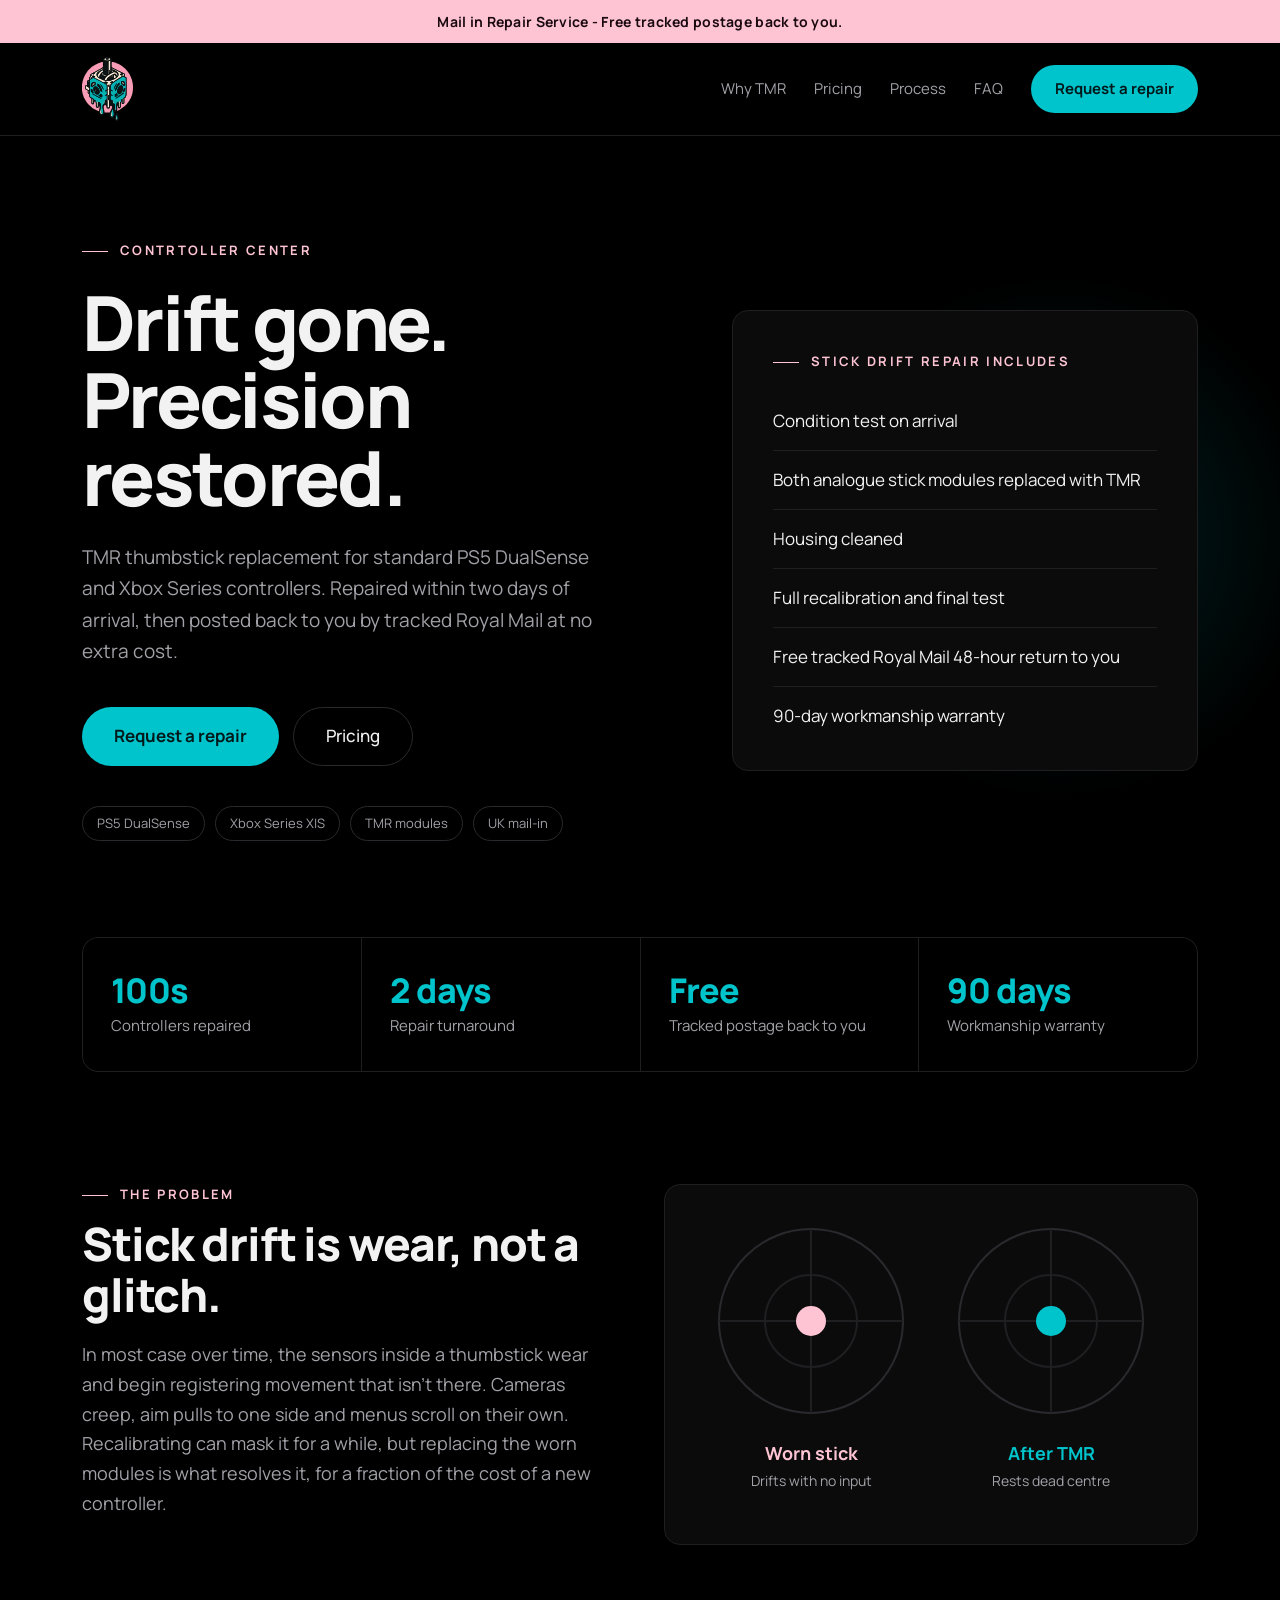
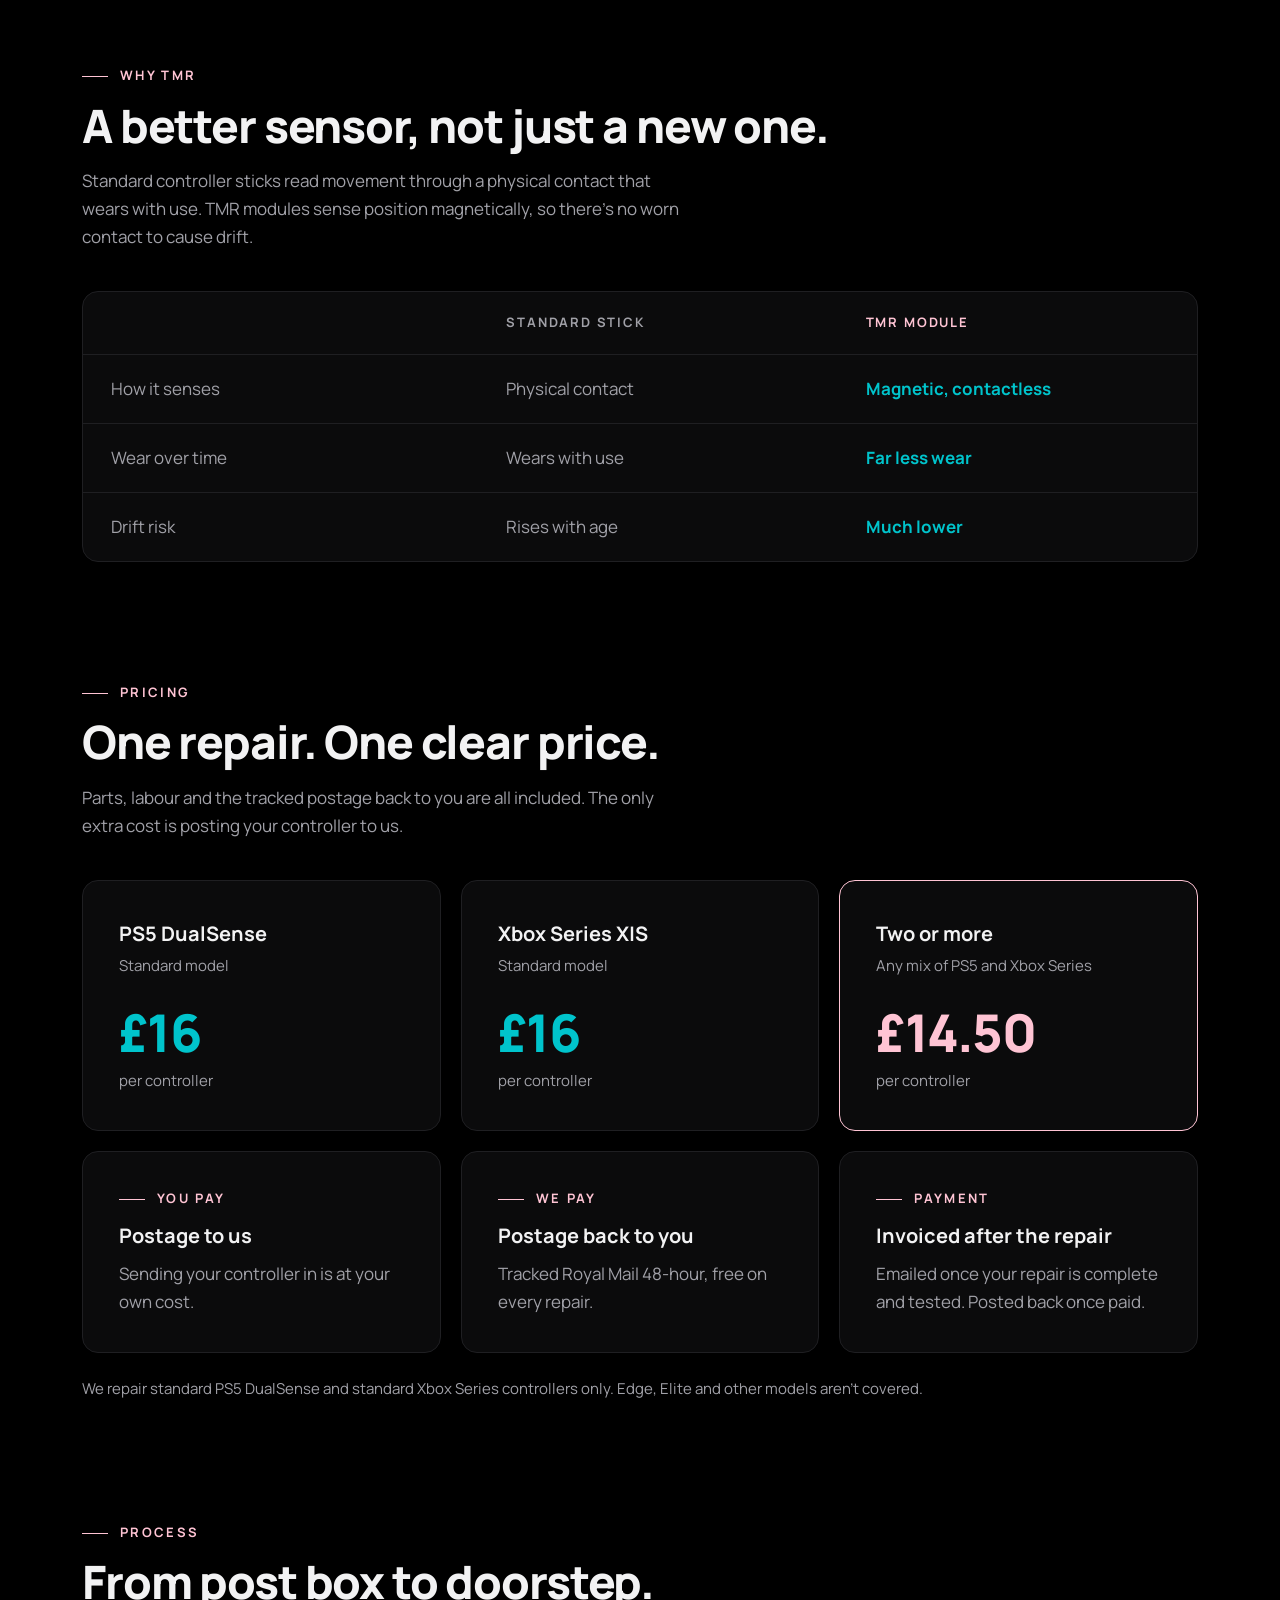
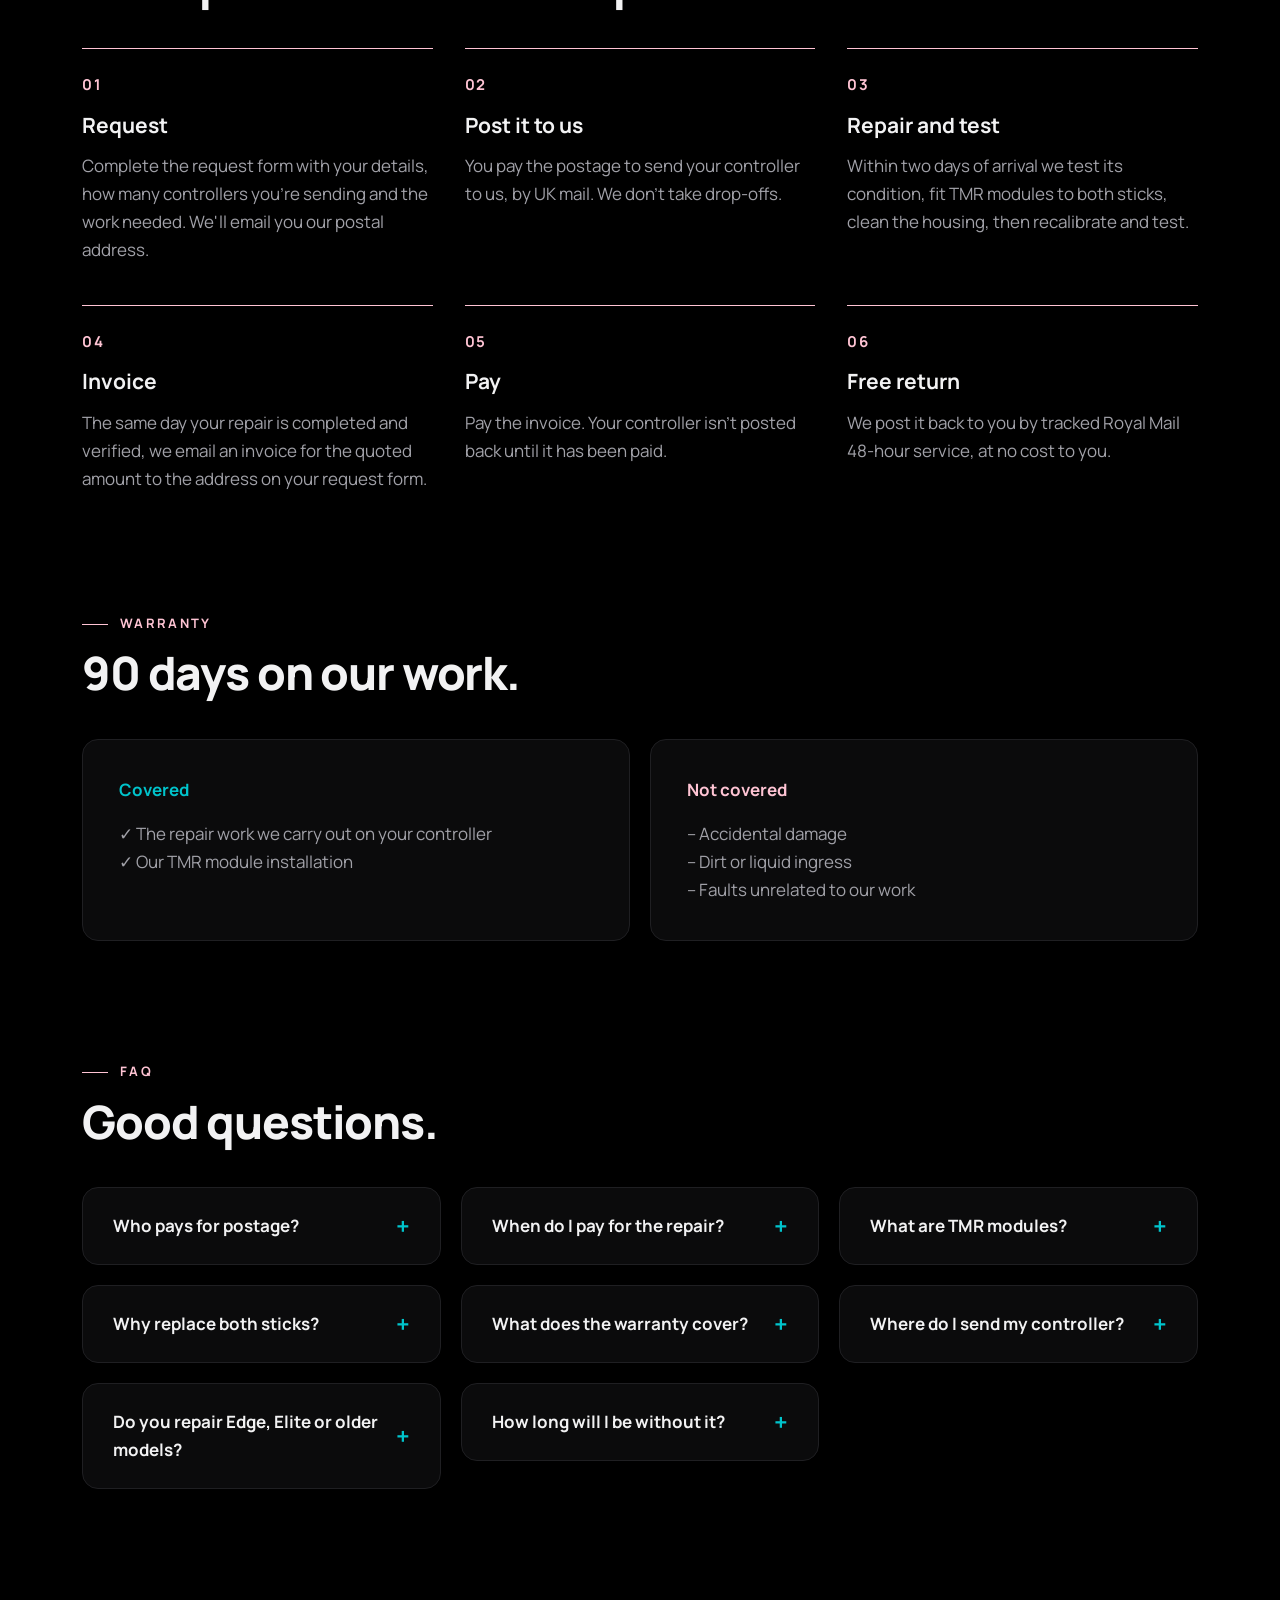
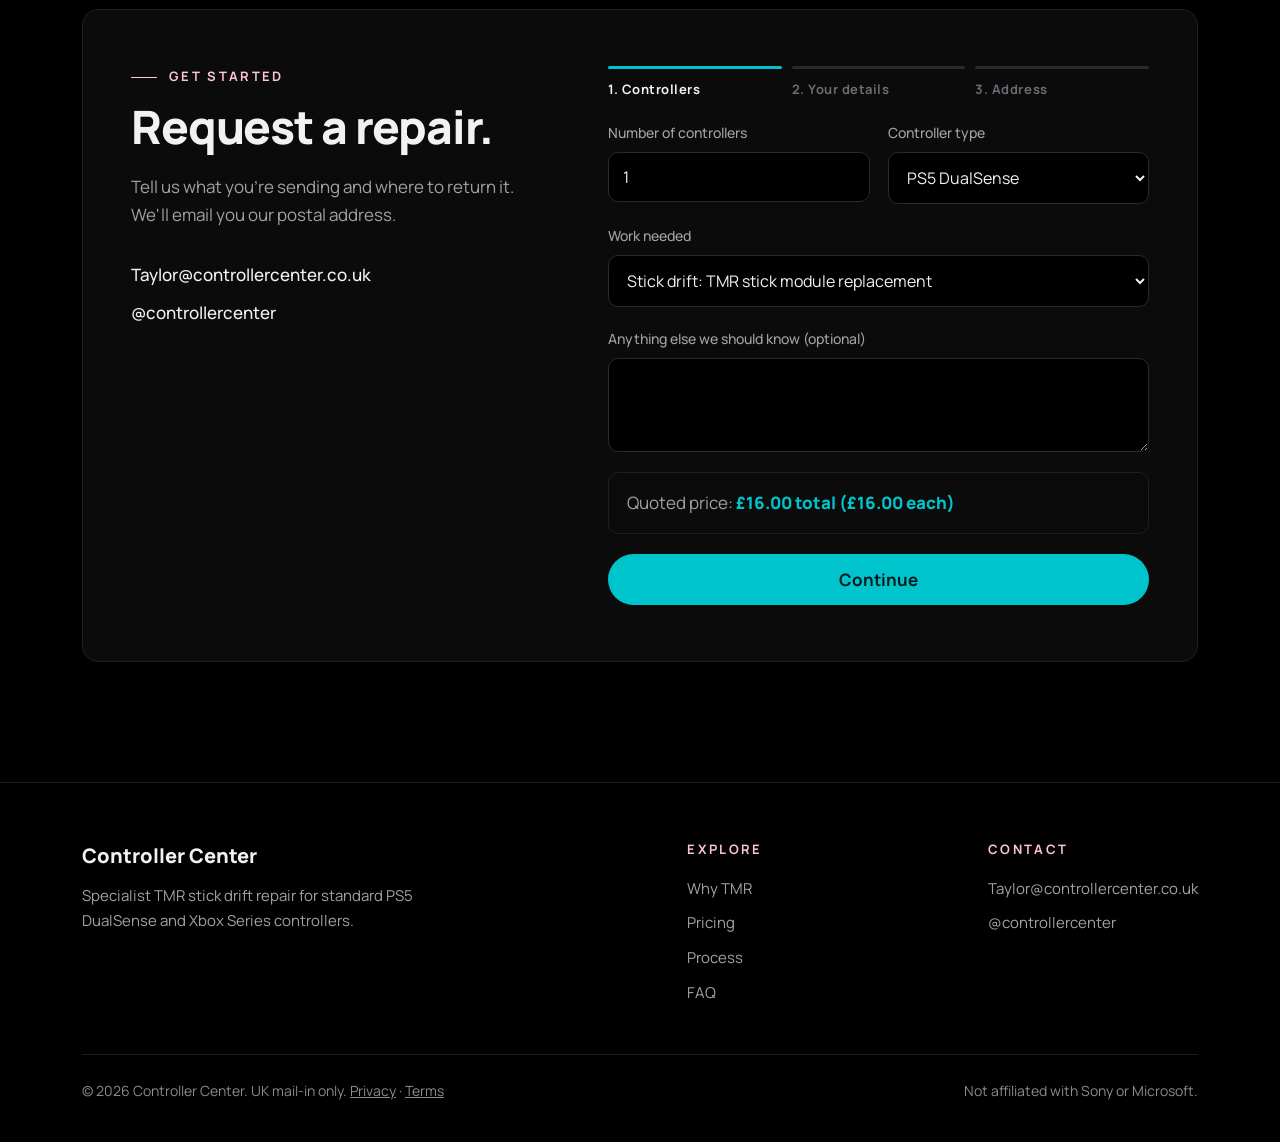
==== commit 41088ebd: "updated copy" ====
--- a/index.html
+++ b/index.html
@@ -48,14 +48,14 @@
 
 <section class="hero">
 <div class="hero-copy">
-<div class="eyebrow">Specialist stick drift repair</div>
+<div class="eyebrow">Contrtoller Center</div>
 <h1>Drift gone.<br>Precision restored.</h1>
 <p class="muted">TMR thumbstick replacement for standard PS5 DualSense and Xbox Series controllers. Repaired within two days of arrival, then posted back to you by tracked Royal Mail at no extra cost.</p>
 <div class="cta"><a class="btn btn-primary" href="#contact">Request a repair</a><a class="btn btn-ghost" href="#services">Pricing</a></div>
 <div class="chips"><span class="chip">PS5 DualSense</span><span class="chip">Xbox Series X|S</span><span class="chip">TMR modules</span><span class="chip">UK mail-in</span></div>
 </div>
 <div class="card panel">
-<div class="eyebrow">Every repair includes</div>
+<div class="eyebrow">Stick drift repair includes</div>
 <div class="incl"><div>Condition test on arrival</div><div>Both analogue stick modules replaced with TMR</div><div>Housing cleaned</div><div>Full recalibration and final test</div><div>Free tracked Royal Mail 48-hour return to you</div><div>90-day workmanship warranty</div></div>
 </div>
 </section>
@@ -64,7 +64,7 @@
 
 <section class="sec split reveal">
 <div><div class="eyebrow">The problem</div><h2 class="h2">Stick drift is wear, not a glitch.</h2>
-<p class="muted">Over time, the sensors inside a thumbstick wear and begin registering movement that isn't there. Cameras creep, aim pulls to one side and menus scroll on their own. Recalibrating can mask it for a while, but replacing the worn modules is what resolves it, for a fraction of the cost of a new controller.</p></div>
+<p class="muted">In most case over time, the sensors inside a thumbstick wear and begin registering movement that isn't there. Cameras creep, aim pulls to one side and menus scroll on their own. Recalibrating can mask it for a while, but replacing the worn modules is what resolves it, for a fraction of the cost of a new controller.</p></div>
 <div class="card pad stick-demo" aria-label="Stick position with no input, before and after repair">
 <div class="stick"><svg viewBox="0 0 200 200" role="img" aria-label="Stick position"><circle cx="100" cy="100" r="92" fill="none" stroke="#2A2A2E" stroke-width="2"/><circle cx="100" cy="100" r="46" fill="none" stroke="#1F1F22" stroke-width="2"/><path d="M100 8v184M8 100h184" stroke="#1F1F22" stroke-width="2"/><circle class="drift-dot" cx="100" cy="100" r="15" fill="#FFC4D4"/></svg><div class="cap bad">Worn stick<span>Drifts with no input</span></div></div>
 <div class="stick"><svg viewBox="0 0 200 200" role="img" aria-label="Stick position"><circle cx="100" cy="100" r="92" fill="none" stroke="#2A2A2E" stroke-width="2"/><circle cx="100" cy="100" r="46" fill="none" stroke="#1F1F22" stroke-width="2"/><path d="M100 8v184M8 100h184" stroke="#1F1F22" stroke-width="2"/><circle cx="100" cy="100" r="15" fill="#00C4CC"/></svg><div class="cap ok">After TMR<span>Rests dead centre</span></div></div>
--- a/styles.css
+++ b/styles.css
@@ -150,9 +150,9 @@
 }
 /* ---- v3 additions ---- */
 [hidden]{display:none!important}
-h1,.h2,.price,.stat b{font-family:'Abril Fatface',Georgia,serif;font-weight:400}
-.hero h1{letter-spacing:-.01em;line-height:1.05}
-.h2{letter-spacing:-.005em;line-height:1.12}
+h1,.h2,.price,.stat b{font-family:inherit;font-weight:800}
+.hero h1{letter-spacing:-.035em;line-height:1.02}
+.h2{letter-spacing:-.025em;line-height:1.1}
 .eyebrow::before{content:"";display:inline-block;width:26px;height:1px;background:#FFC4D4;vertical-align:middle;margin-right:12px}
 .foot-col .eyebrow::before,.legend::before{display:none}
 .hero{position:relative}
@@ -204,5 +204,11 @@
 
 .brandlink{display:flex;align-items:center;gap:12px}
 .logo{height:56px;width:auto}
-.brand{font-family:'Abril Fatface',Georgia,serif;font-size:22px;line-height:1;color:#F2F2F3;white-space:nowrap}
+.brand{font-family:inherit;font-weight:800;font-size:22px;line-height:1;color:#F2F2F3;white-space:nowrap}
 @media (max-width:760px){.logo{height:44px}.brand{font-size:19px}}
+
+.logo-word{height:50px;width:auto;display:block}
+@media (max-width:760px){.logo-word{height:38px}.brandlink{gap:8px}}
+
+.logo{height:64px}
+@media (max-width:760px){.logo{height:50px}}
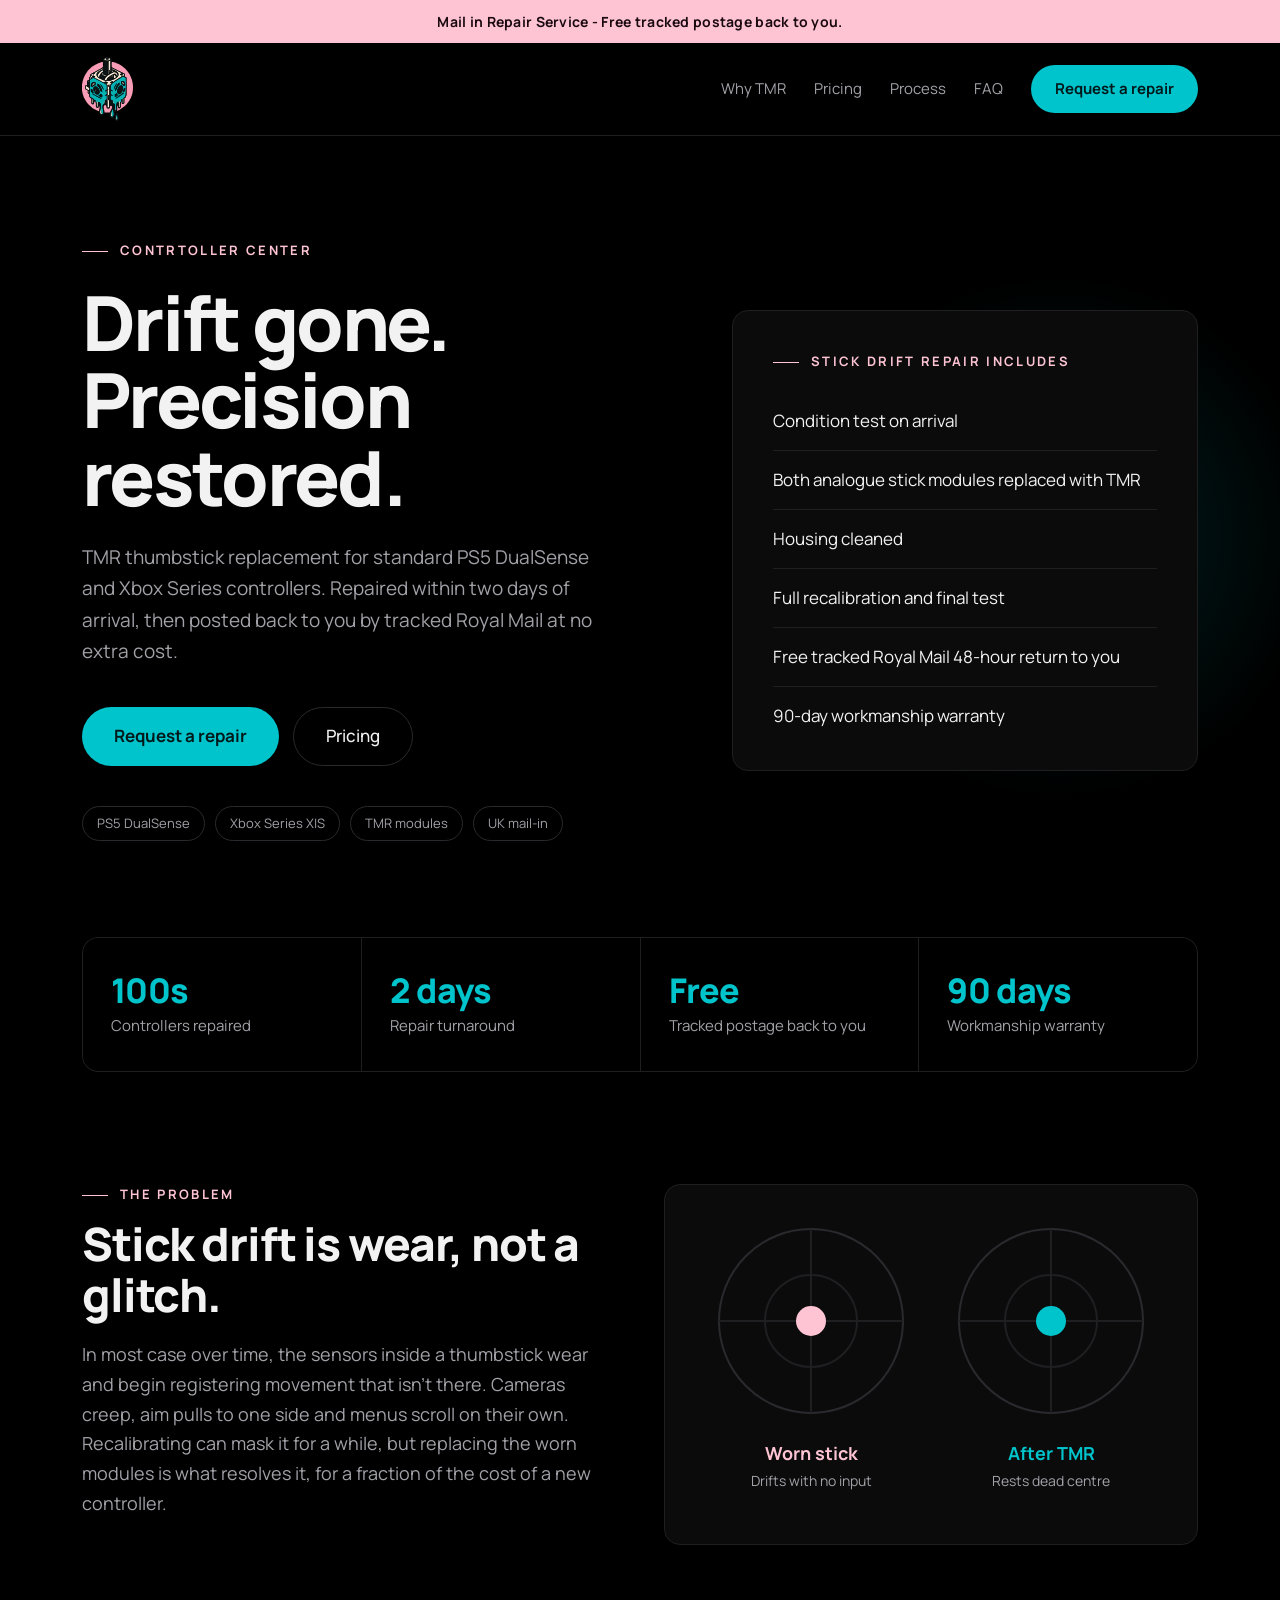
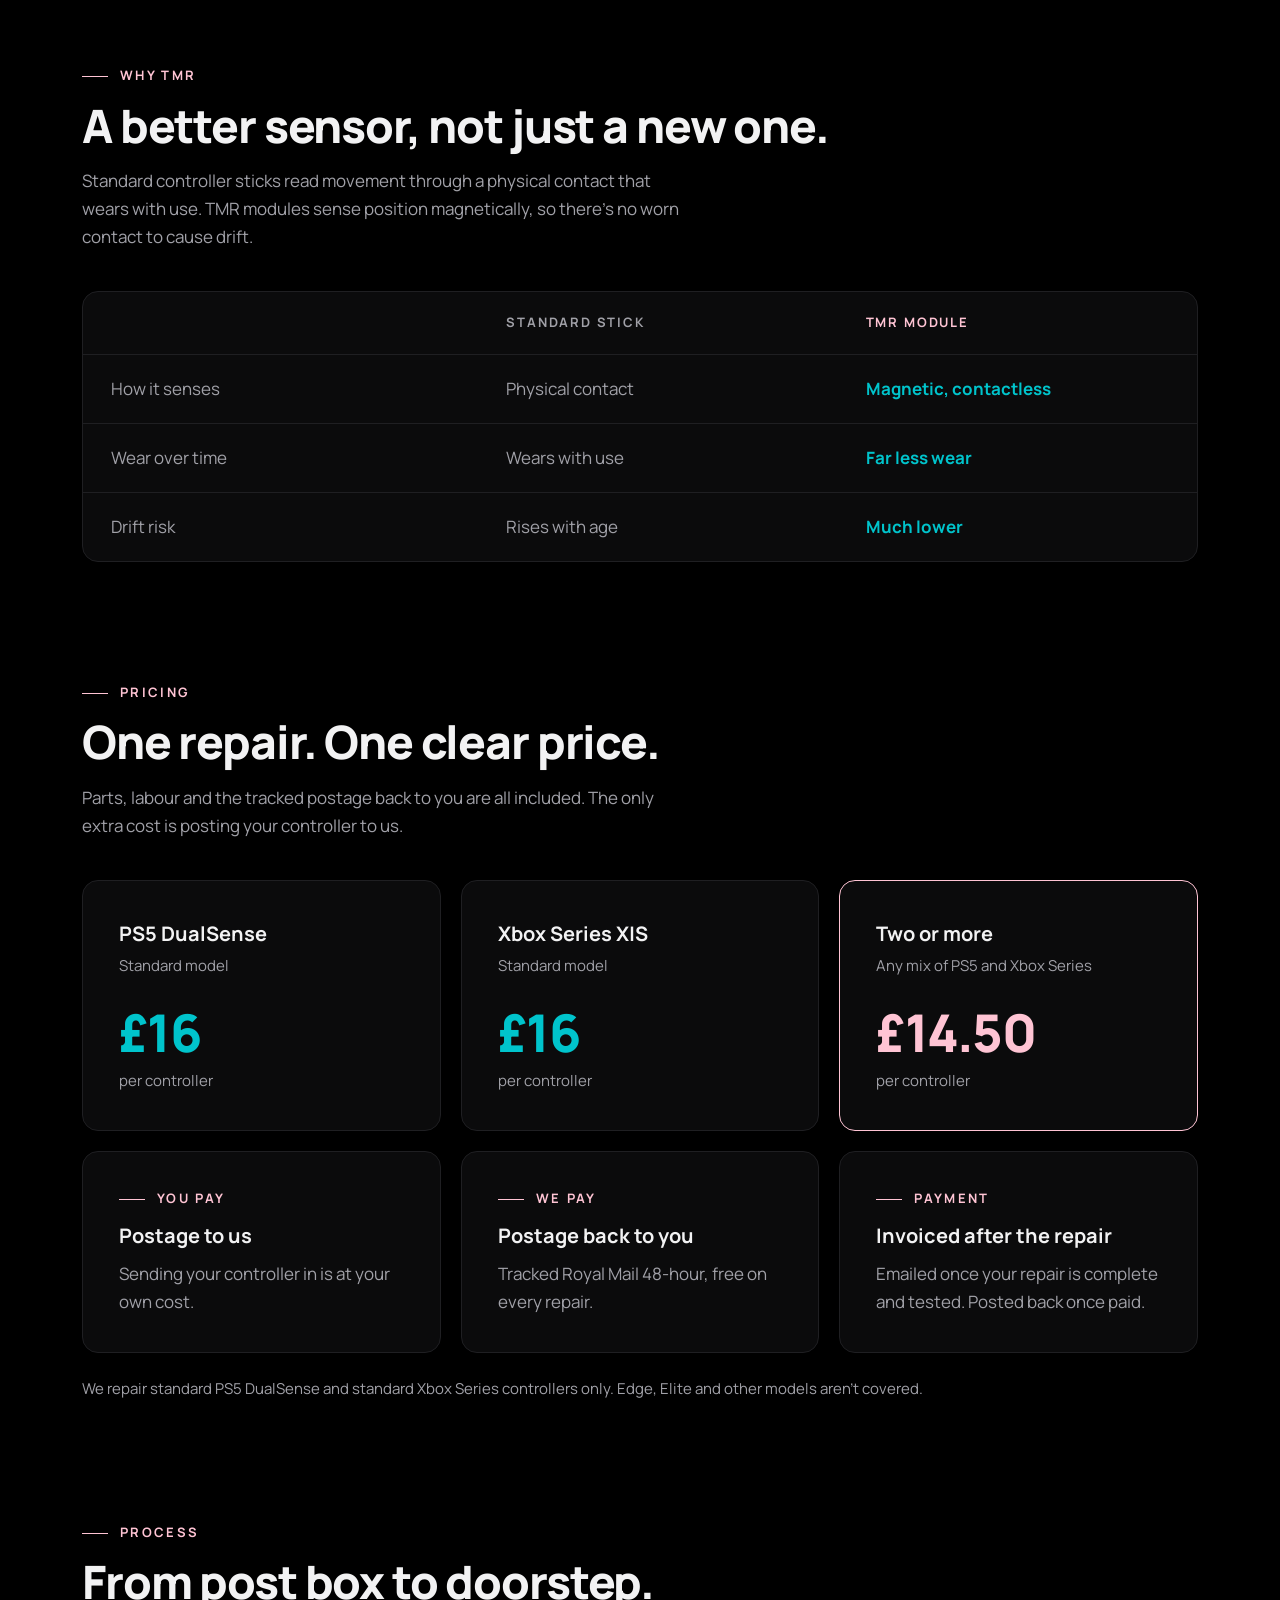
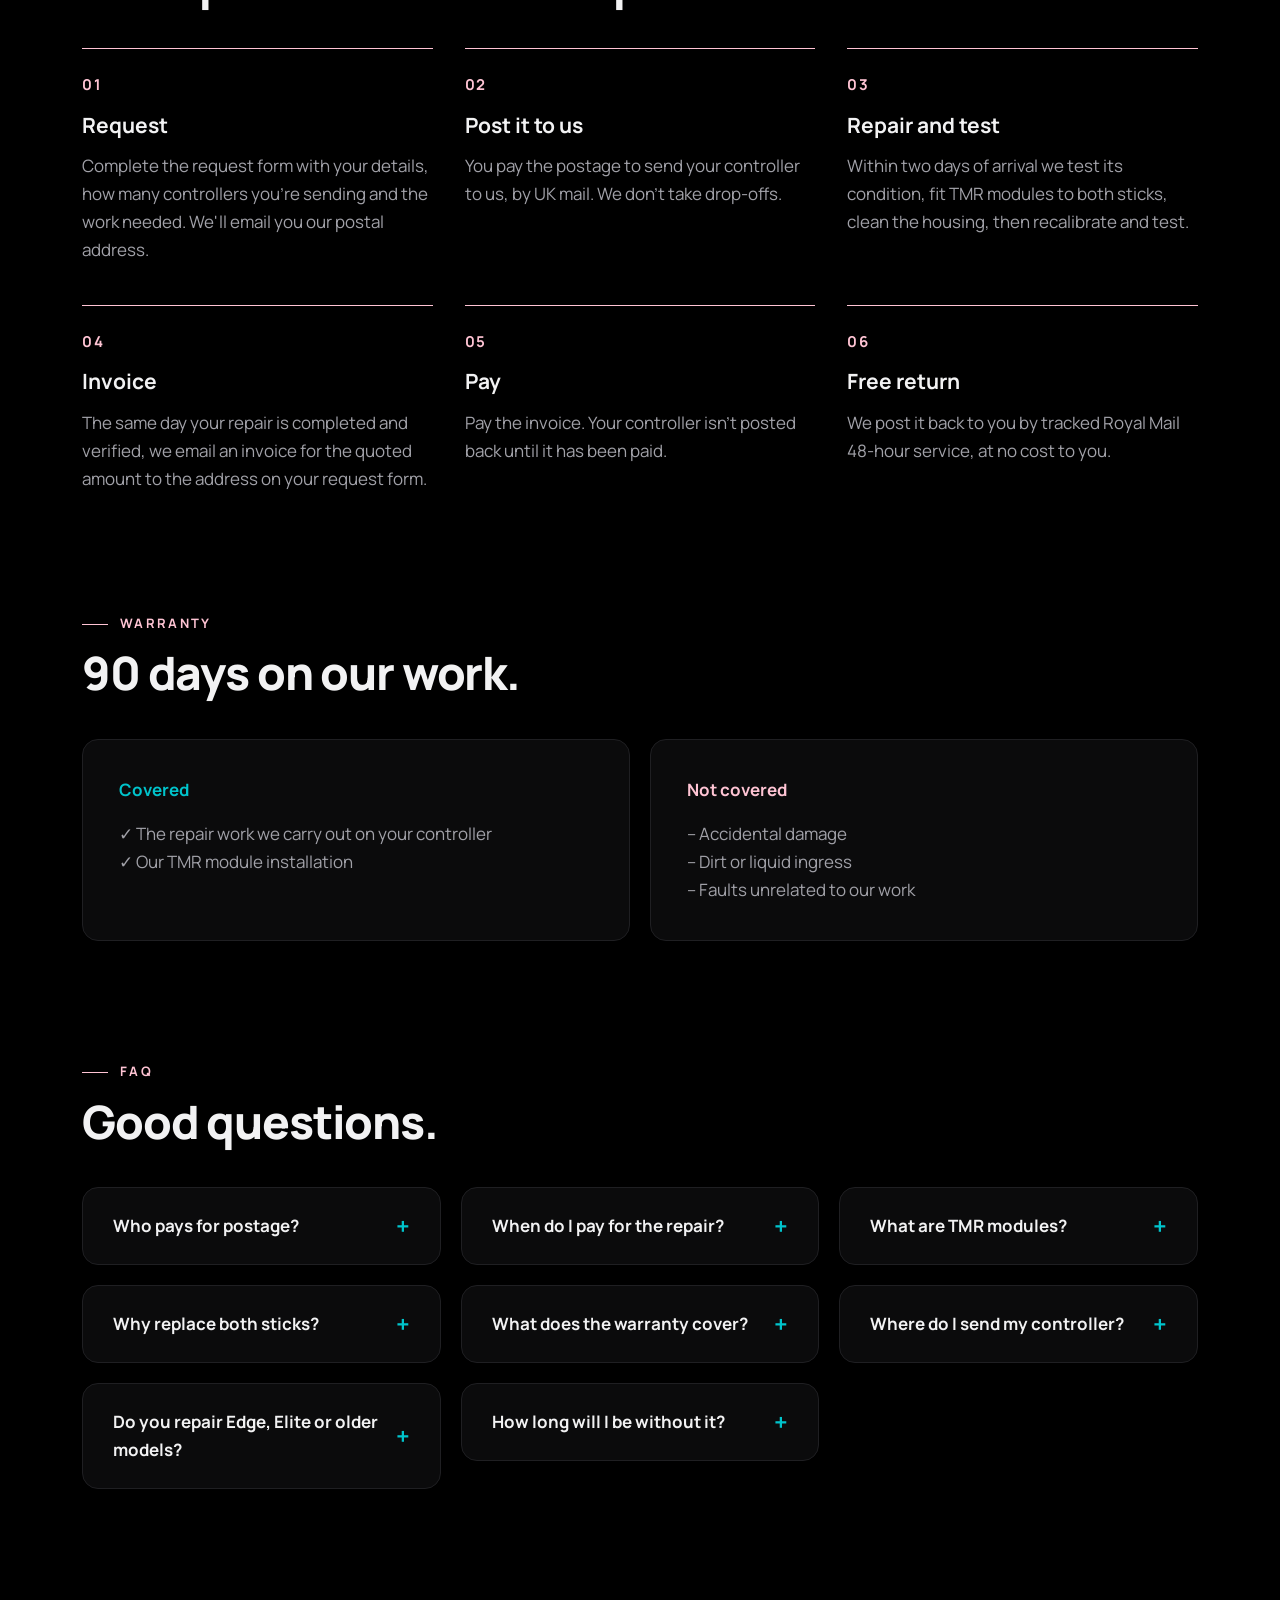
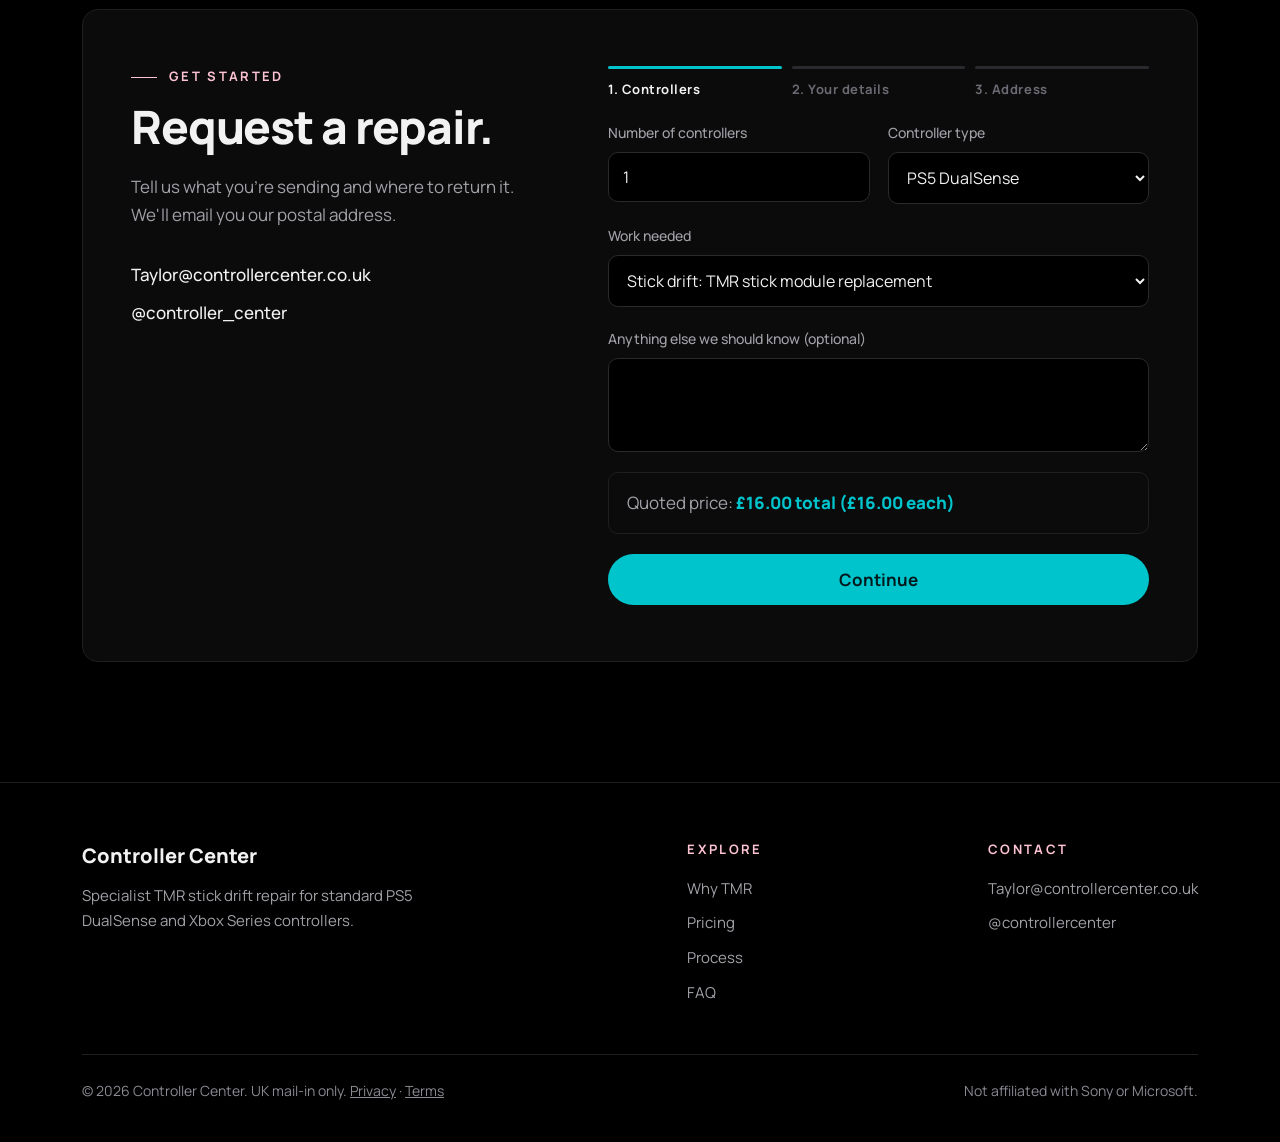
==== commit 544ac133: "change instahandle" ====
--- a/index.html
+++ b/index.html
@@ -143,7 +143,7 @@
 <h2 class="h2">Request a repair.</h2>
 <p class="muted">Tell us what you're sending and where to return it. We'll email you our postal address.</p>
 <a href="mailto:Taylor@controllercenter.co.uk">Taylor@controllercenter.co.uk</a>
-<a href="https://instagram.com/controllercenter">@controllercenter</a>
+<a href="https://instagram.com/controller_center">@controller_center</a>
 </div>
 <div class="form" id="form">
 <div class="sbar"><div class="sb on"><i></i><span>1. Controllers</span></div><div class="sb"><i></i><span>2. Your details</span></div><div class="sb"><i></i><span>3. Address</span></div></div>
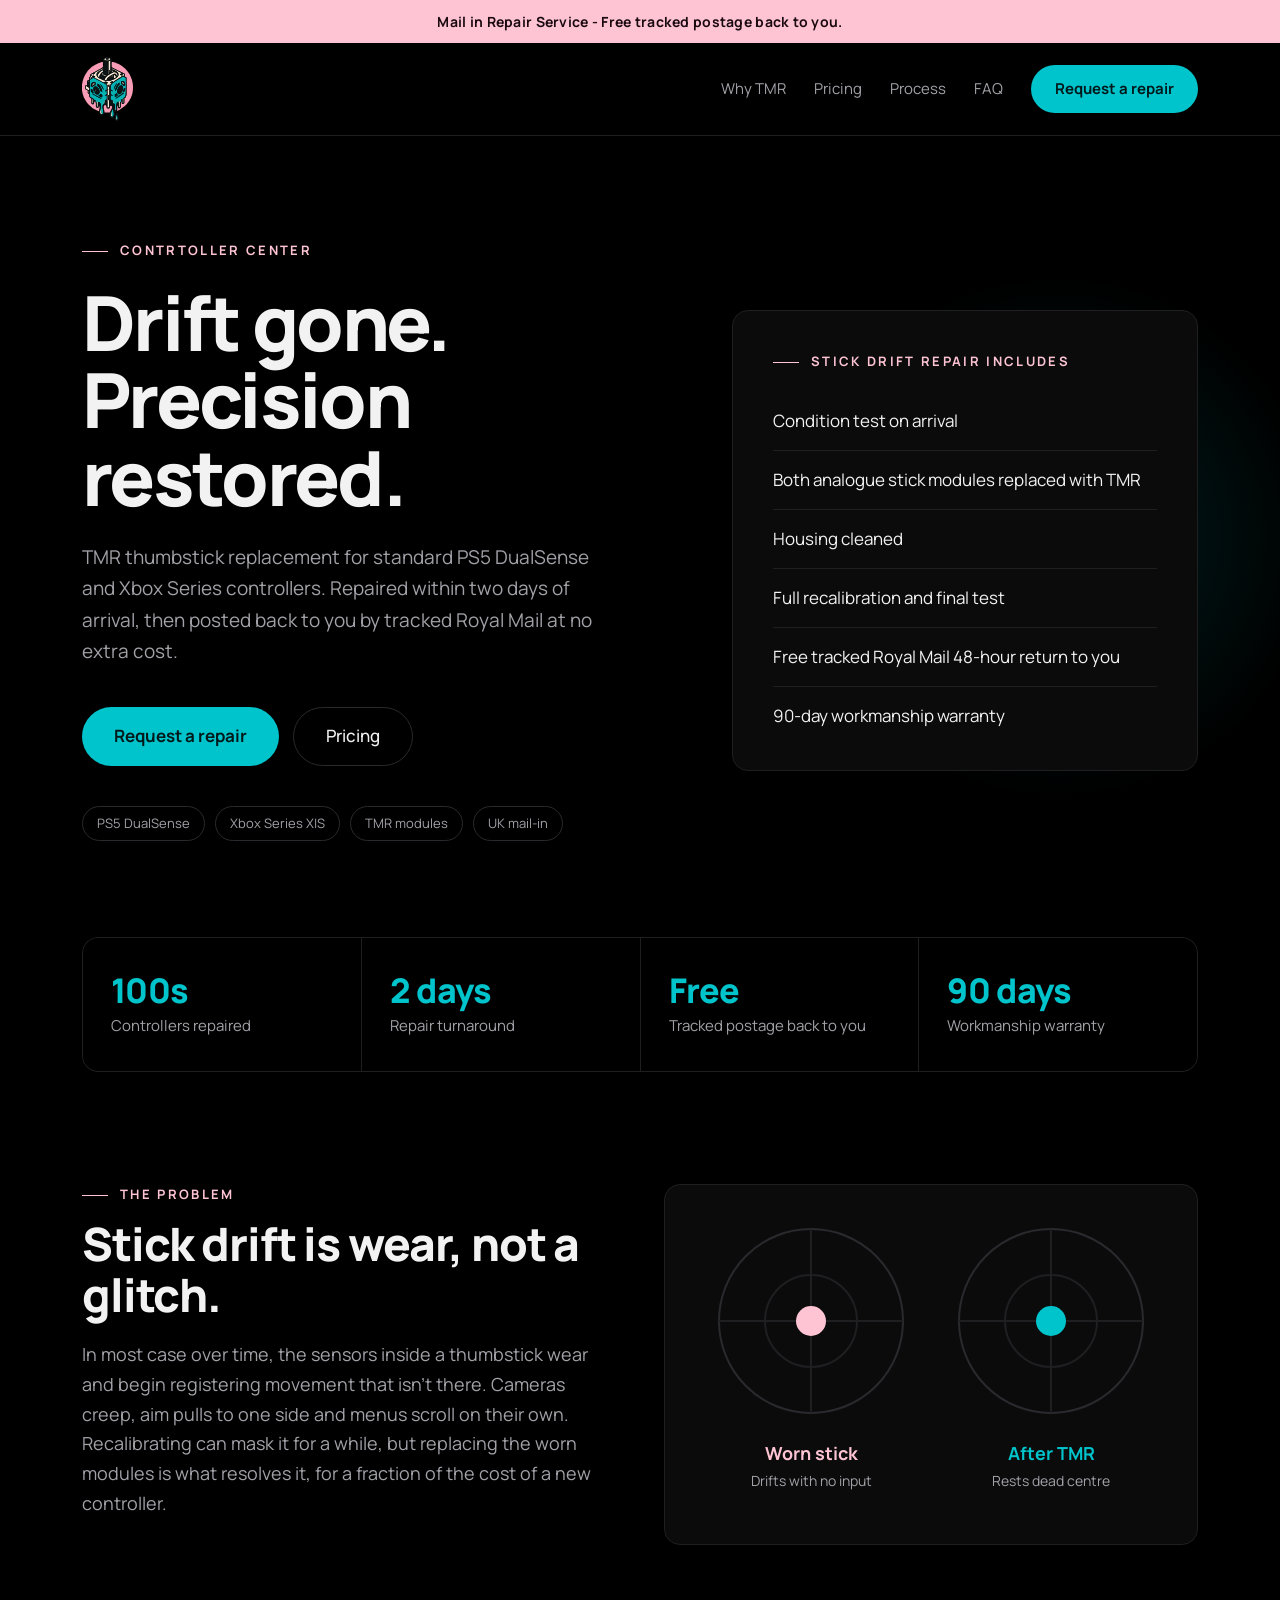
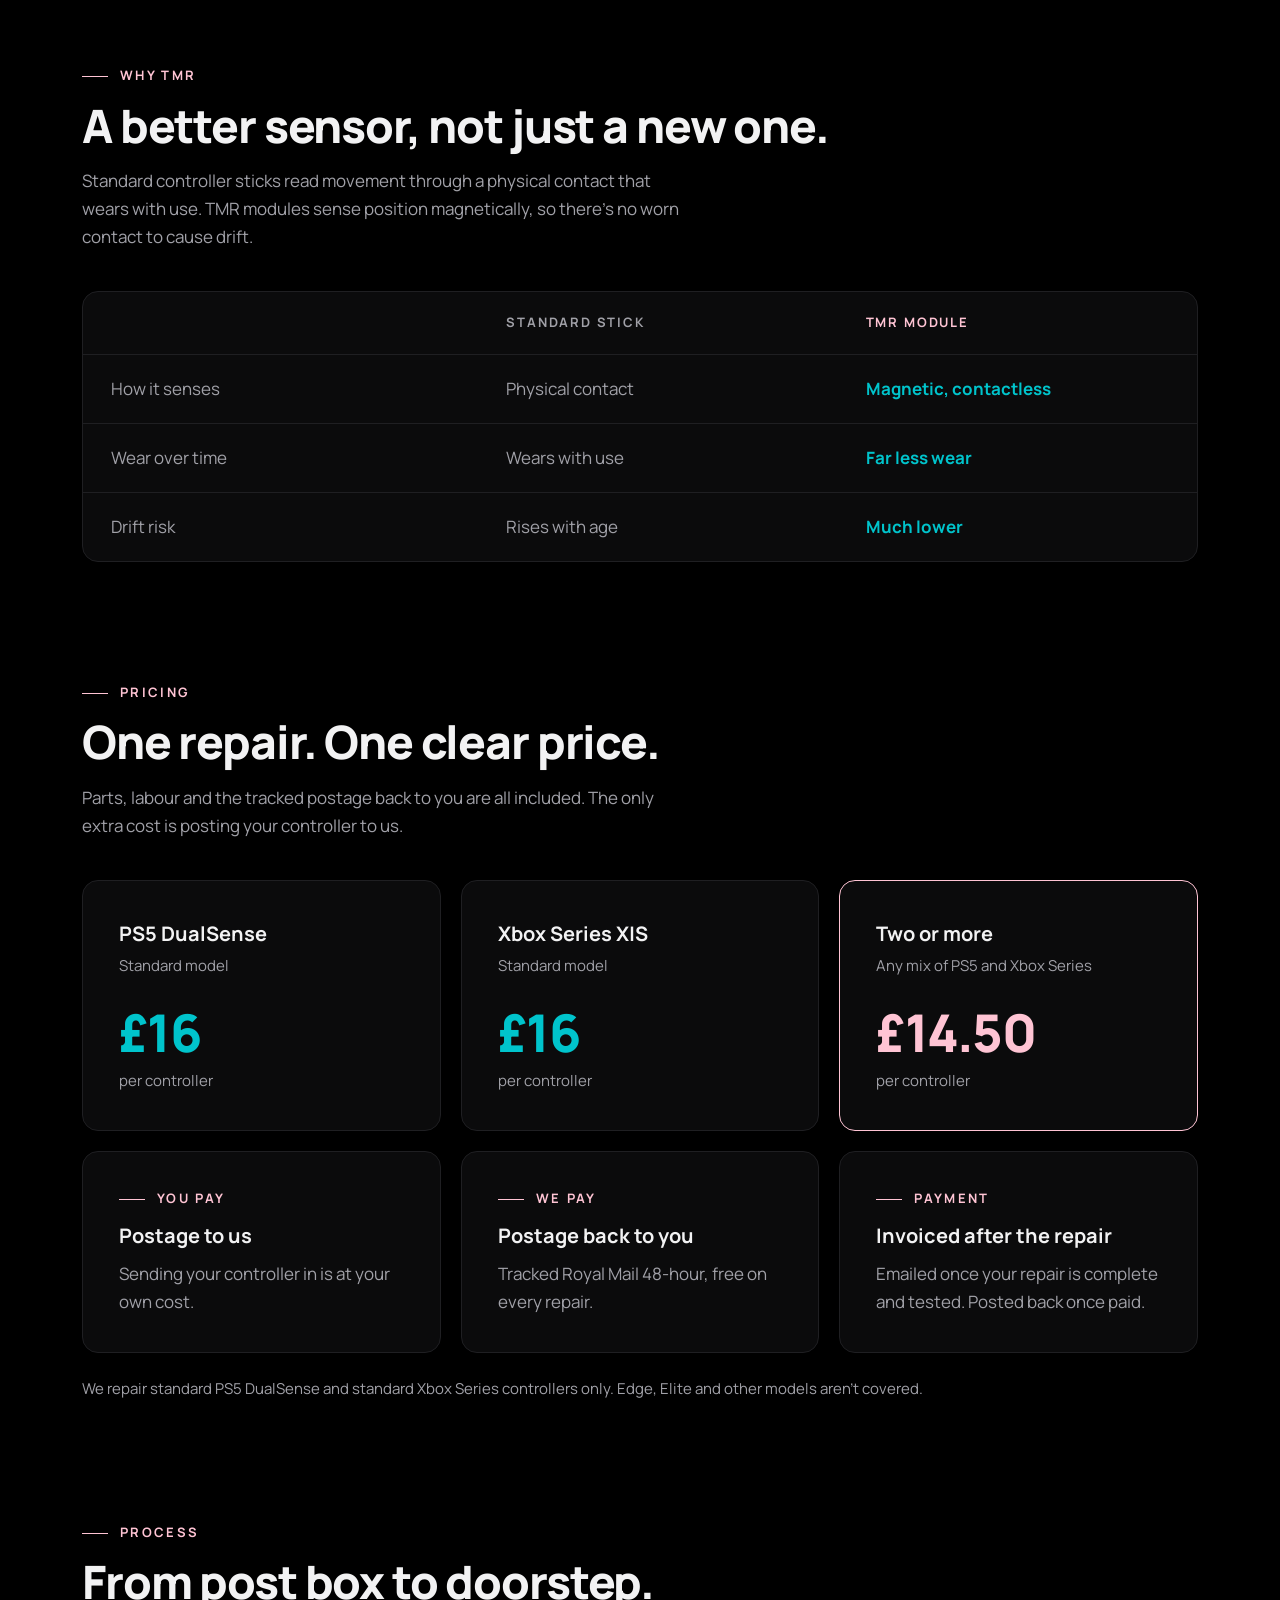
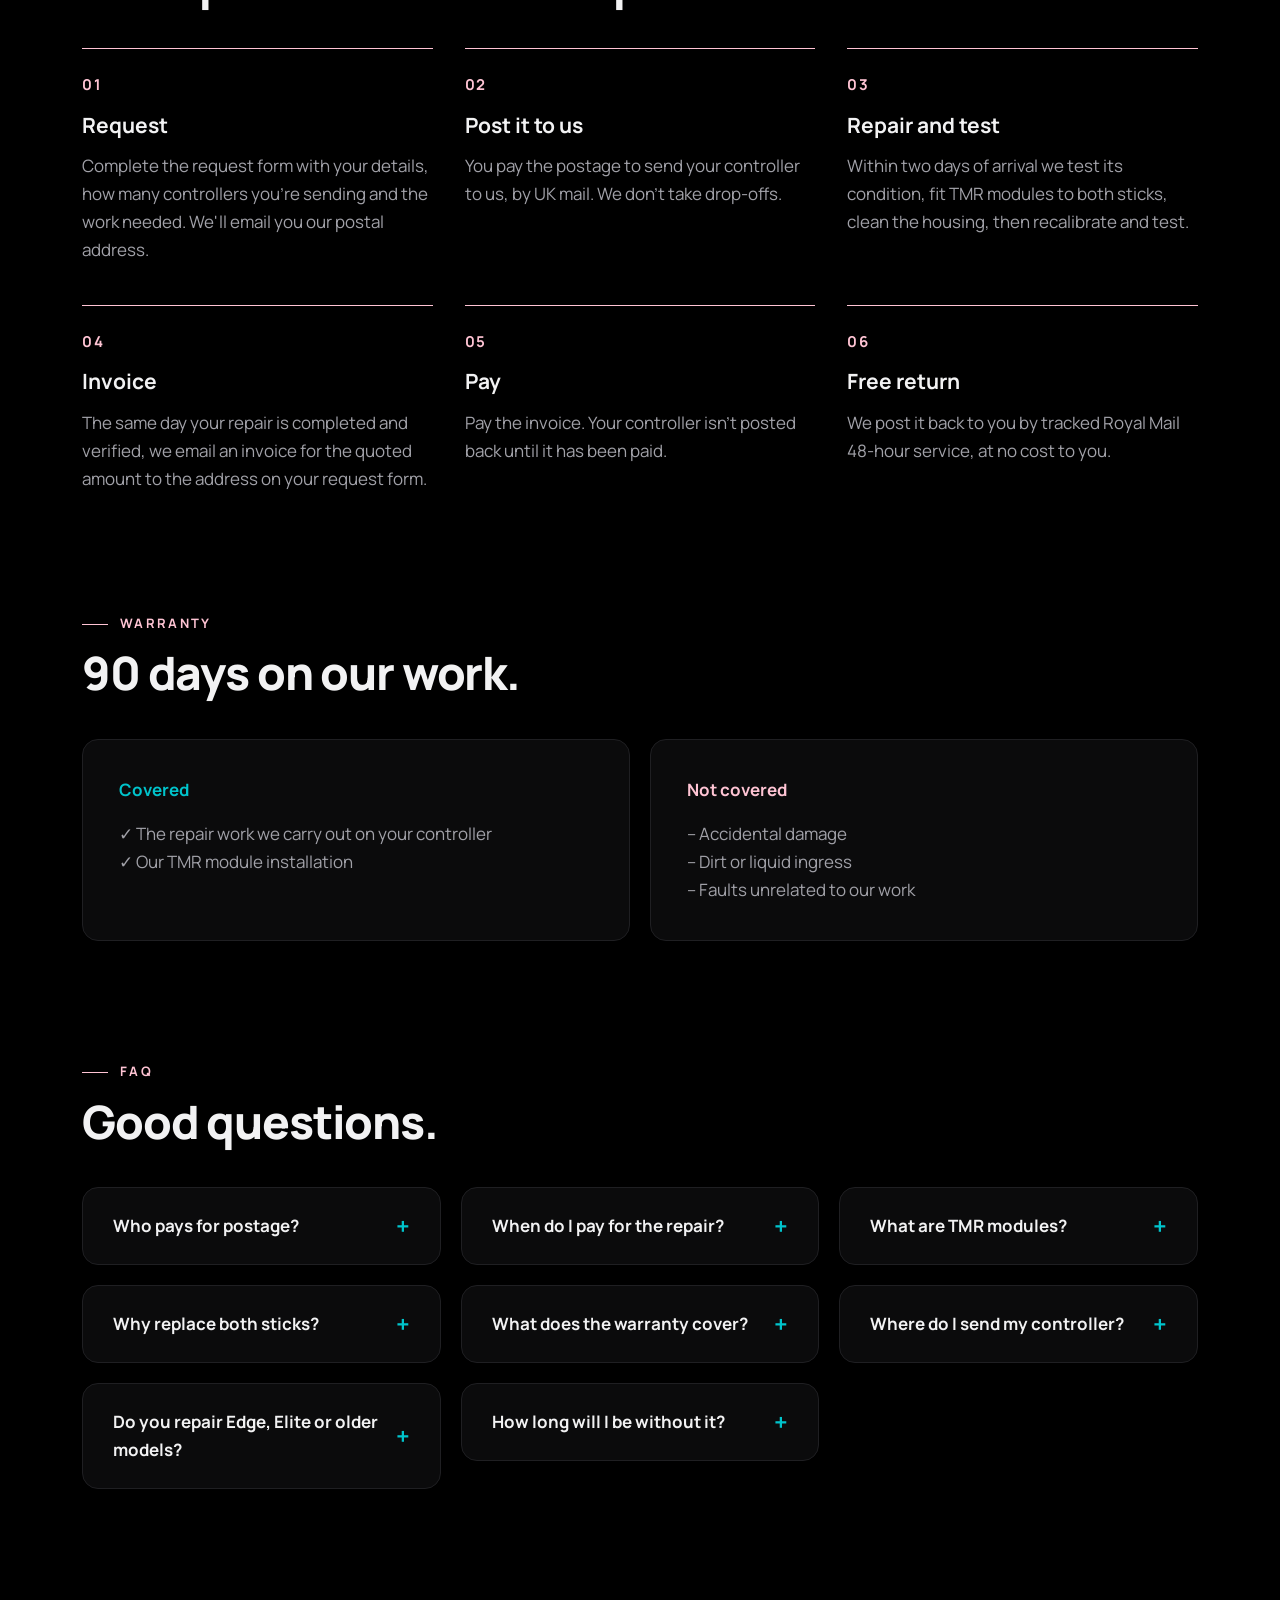
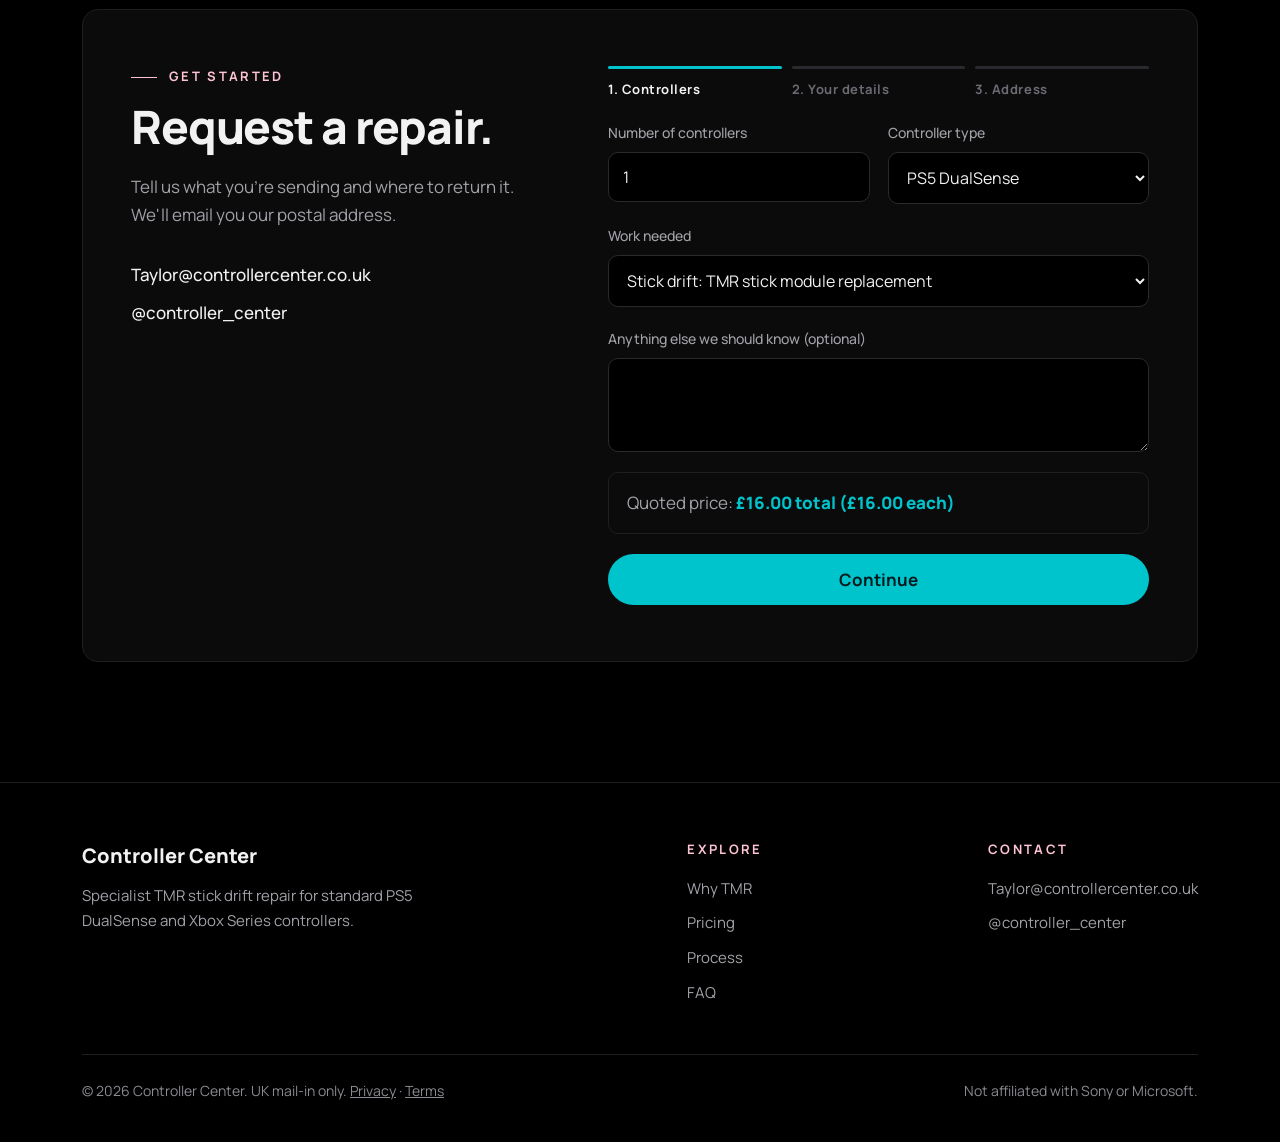
==== commit 1e74a0f5: "changed footer insta habndle" ====
--- a/index.html
+++ b/index.html
@@ -185,7 +185,7 @@
 <div class="foot-top">
 <div class="foot-brand muted"><b>Controller Center</b>Specialist TMR stick drift repair for standard PS5 DualSense and Xbox Series controllers.</div>
 <div class="foot-col"><div class="eyebrow">Explore</div><a href="#tmr">Why TMR</a><a href="#services">Pricing</a><a href="#process">Process</a><a href="#faq">FAQ</a></div>
-<div class="foot-col"><div class="eyebrow">Contact</div><a href="mailto:Taylor@controllercenter.co.uk">Taylor@controllercenter.co.uk</a><a href="https://instagram.com/controllercenter">@controllercenter</a></div>
+<div class="foot-col"><div class="eyebrow">Contact</div><a href="mailto:Taylor@controllercenter.co.uk">Taylor@controllercenter.co.uk</a><a href="https://instagram.com/controller_center">@controller_center</a></div>
 </div>
 <div class="foot-bot"><div>© 2026 Controller Center. UK mail-in only. <a href="privacy.html">Privacy</a> · <a href="terms.html">Terms</a></div><div>Not affiliated with Sony or Microsoft.</div></div>
 </div></footer>
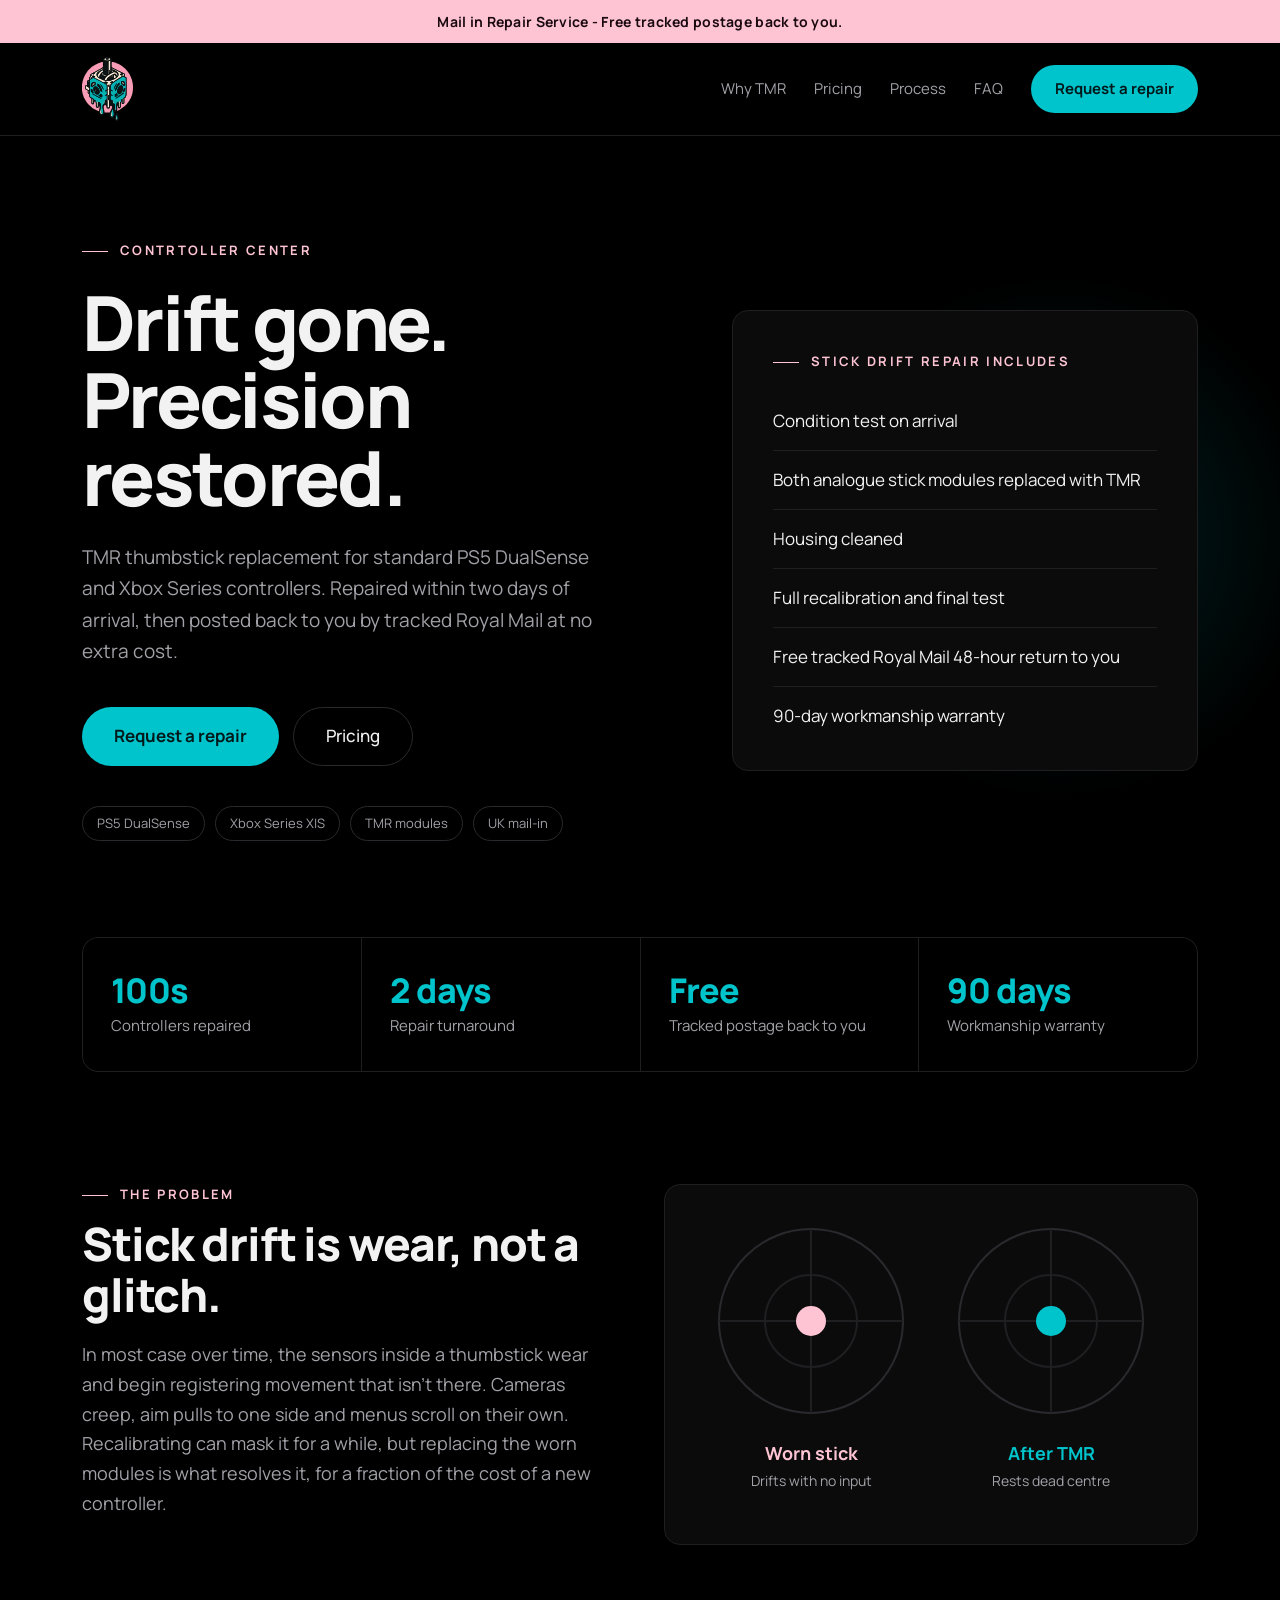
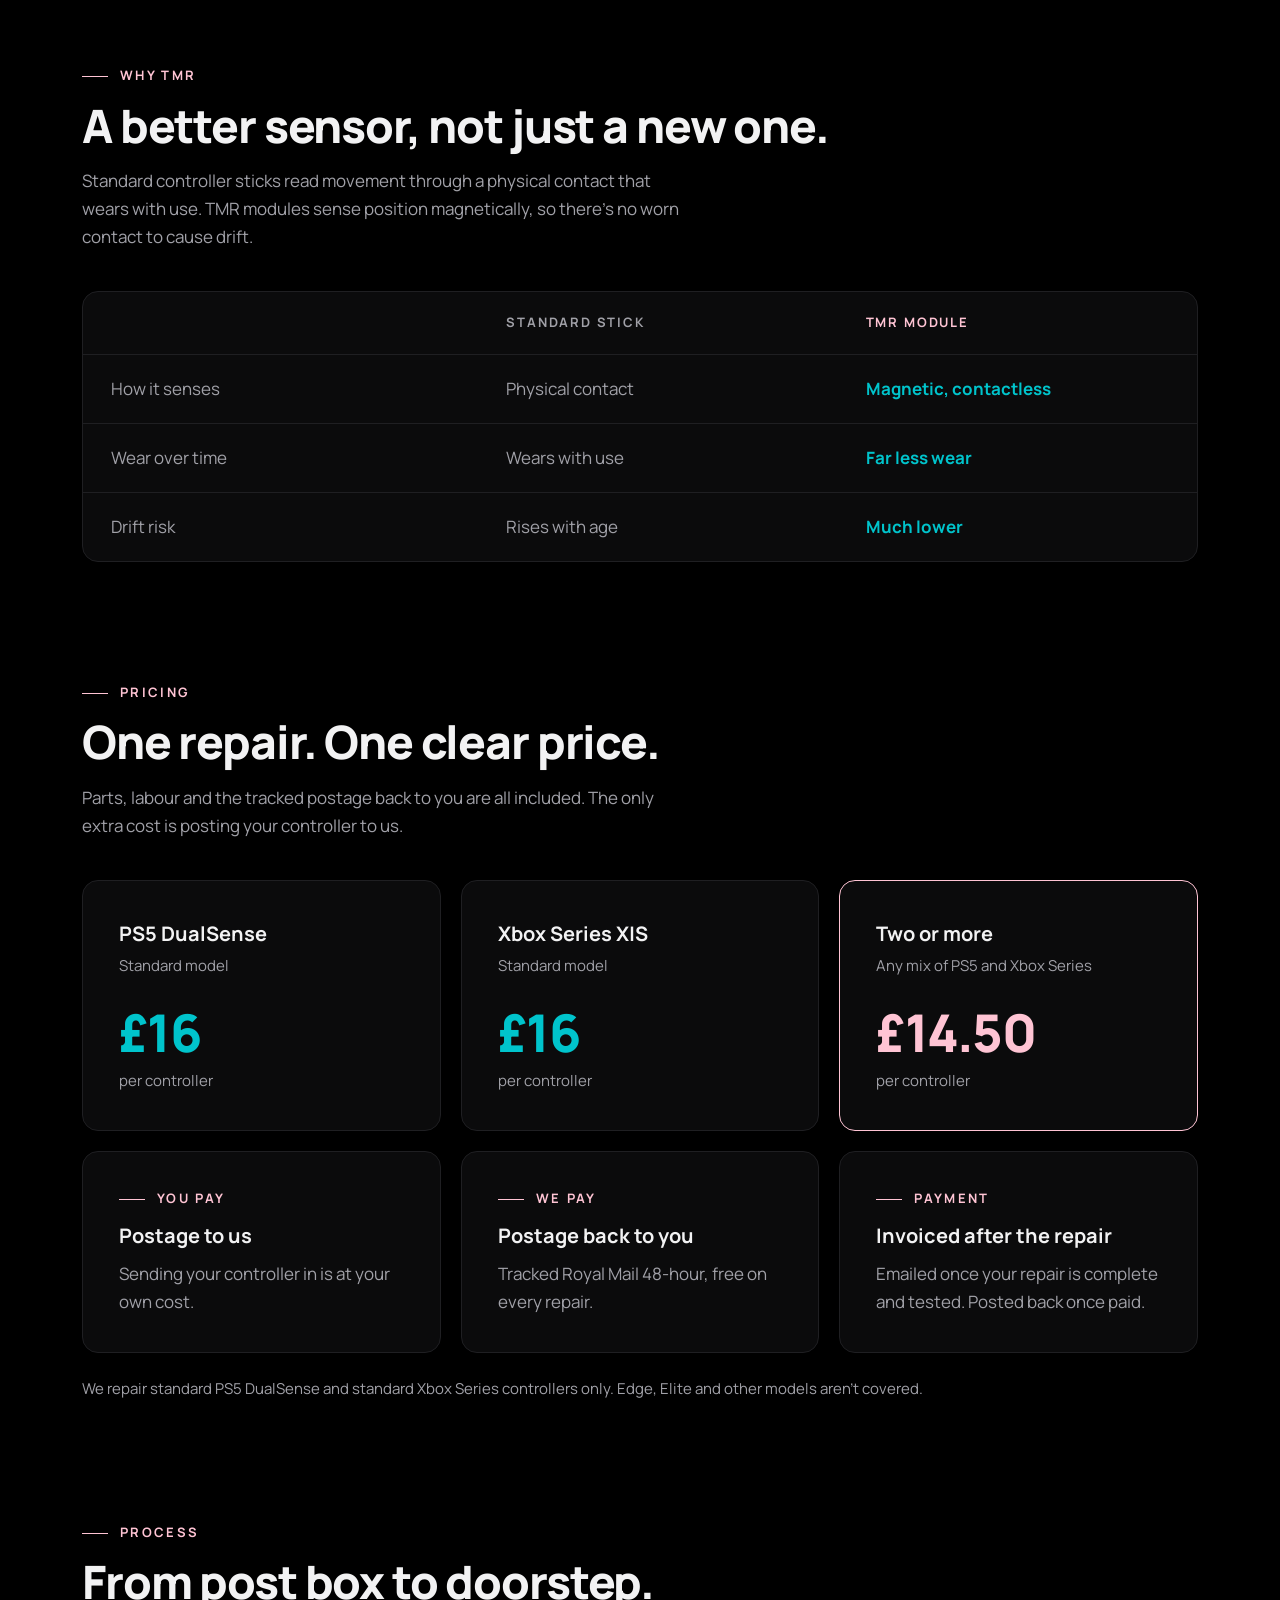
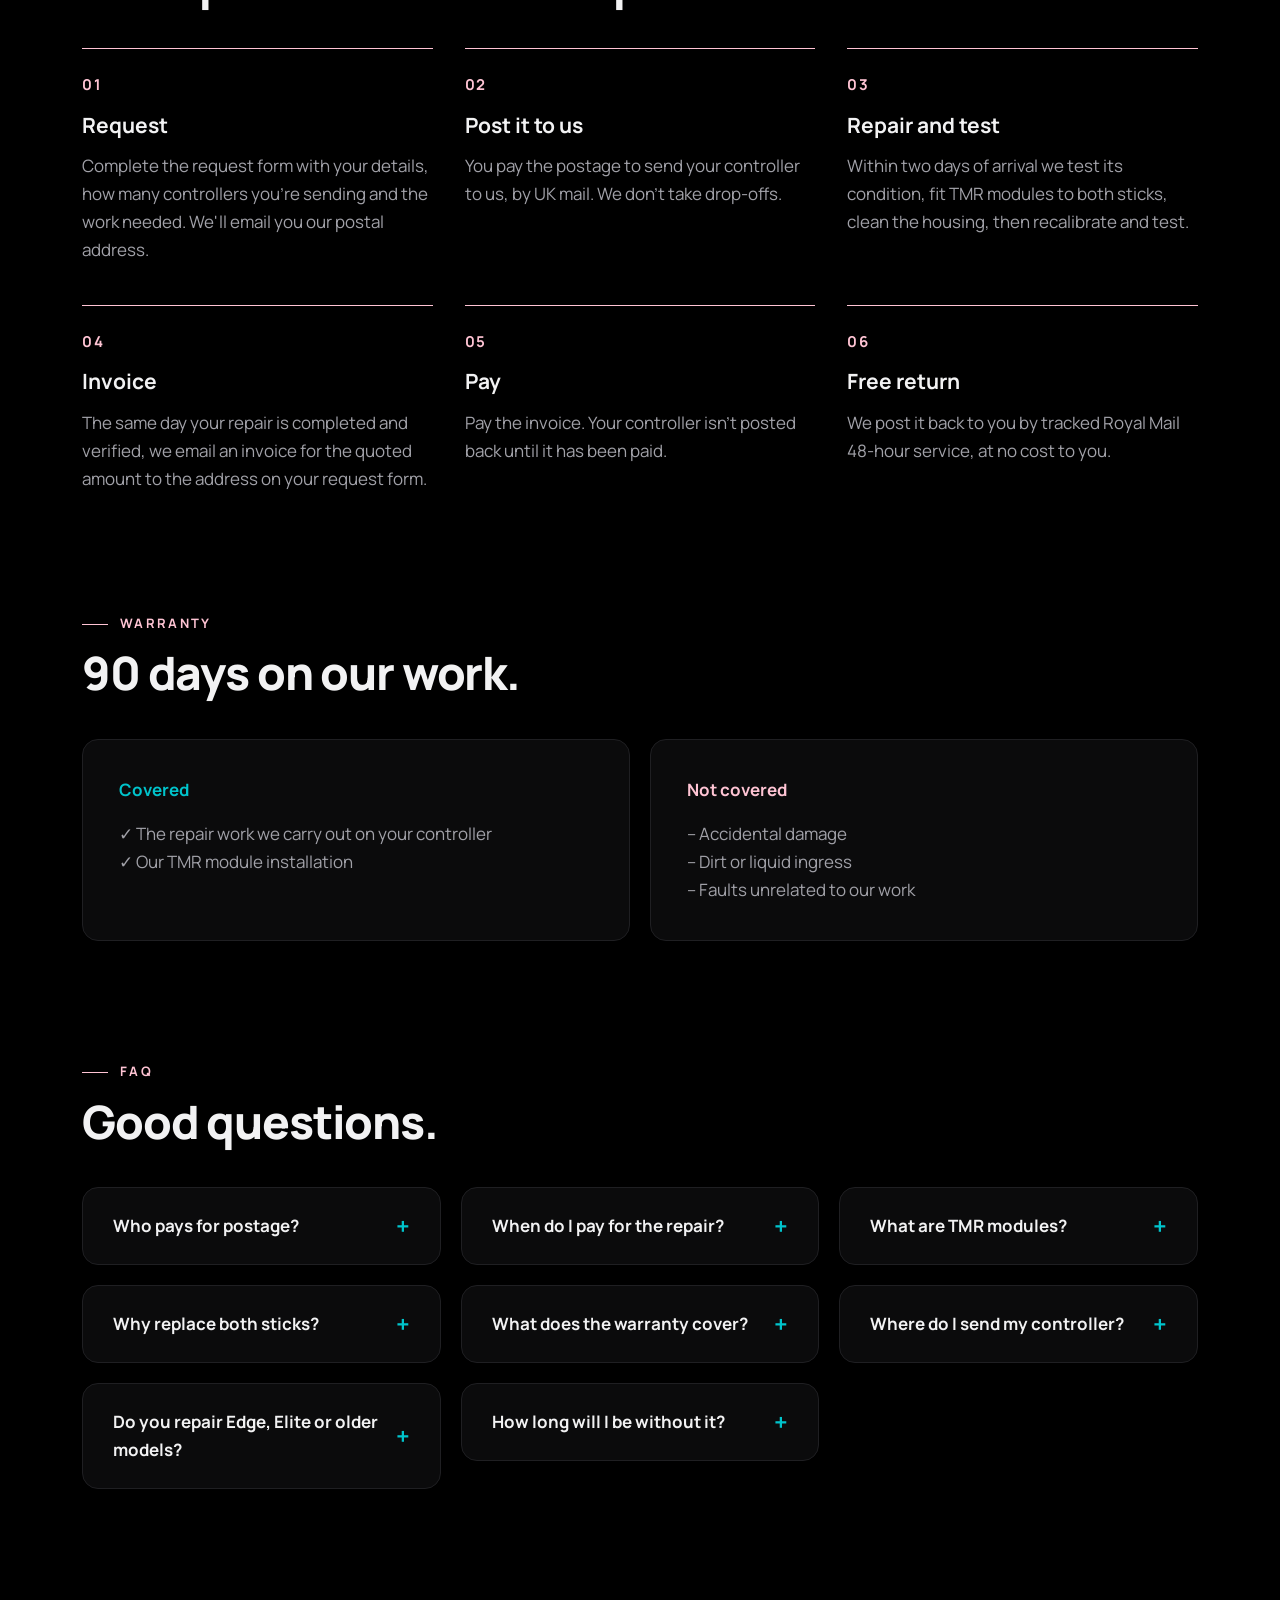
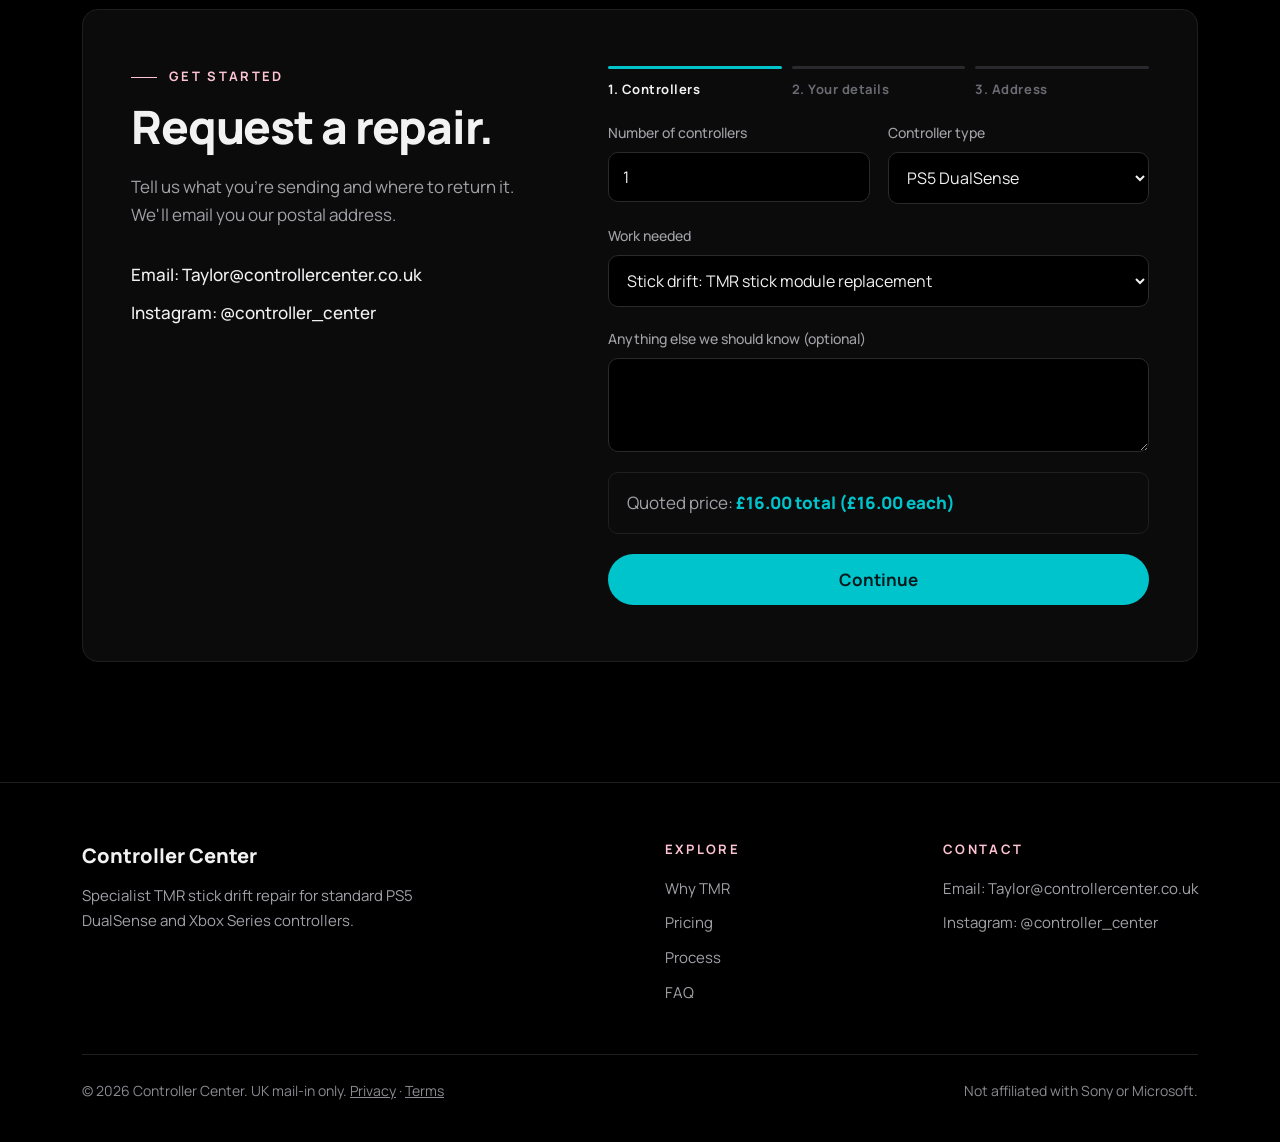
==== commit 792fa7ea: "changed contact" ====
--- a/index.html
+++ b/index.html
@@ -142,8 +142,8 @@
 <div class="eyebrow">Get started</div>
 <h2 class="h2">Request a repair.</h2>
 <p class="muted">Tell us what you're sending and where to return it. We'll email you our postal address.</p>
-<a href="mailto:Taylor@controllercenter.co.uk">Taylor@controllercenter.co.uk</a>
-<a href="https://instagram.com/controller_center">@controller_center</a>
+<a href="mailto:Taylor@controllercenter.co.uk">Email: Taylor@controllercenter.co.uk</a>
+<a href="https://instagram.com/controller_center">Instagram: @controller_center</a>
 </div>
 <div class="form" id="form">
 <div class="sbar"><div class="sb on"><i></i><span>1. Controllers</span></div><div class="sb"><i></i><span>2. Your details</span></div><div class="sb"><i></i><span>3. Address</span></div></div>
@@ -185,7 +185,7 @@
 <div class="foot-top">
 <div class="foot-brand muted"><b>Controller Center</b>Specialist TMR stick drift repair for standard PS5 DualSense and Xbox Series controllers.</div>
 <div class="foot-col"><div class="eyebrow">Explore</div><a href="#tmr">Why TMR</a><a href="#services">Pricing</a><a href="#process">Process</a><a href="#faq">FAQ</a></div>
-<div class="foot-col"><div class="eyebrow">Contact</div><a href="mailto:Taylor@controllercenter.co.uk">Taylor@controllercenter.co.uk</a><a href="https://instagram.com/controller_center">@controller_center</a></div>
+<div class="foot-col"><div class="eyebrow">Contact</div><a href="mailto:Taylor@controllercenter.co.uk">Email: Taylor@controllercenter.co.uk</a><a href="https://instagram.com/controller_center">Instagram: @controller_center</a></div>
 </div>
 <div class="foot-bot"><div>© 2026 Controller Center. UK mail-in only. <a href="privacy.html">Privacy</a> · <a href="terms.html">Terms</a></div><div>Not affiliated with Sony or Microsoft.</div></div>
 </div></footer>
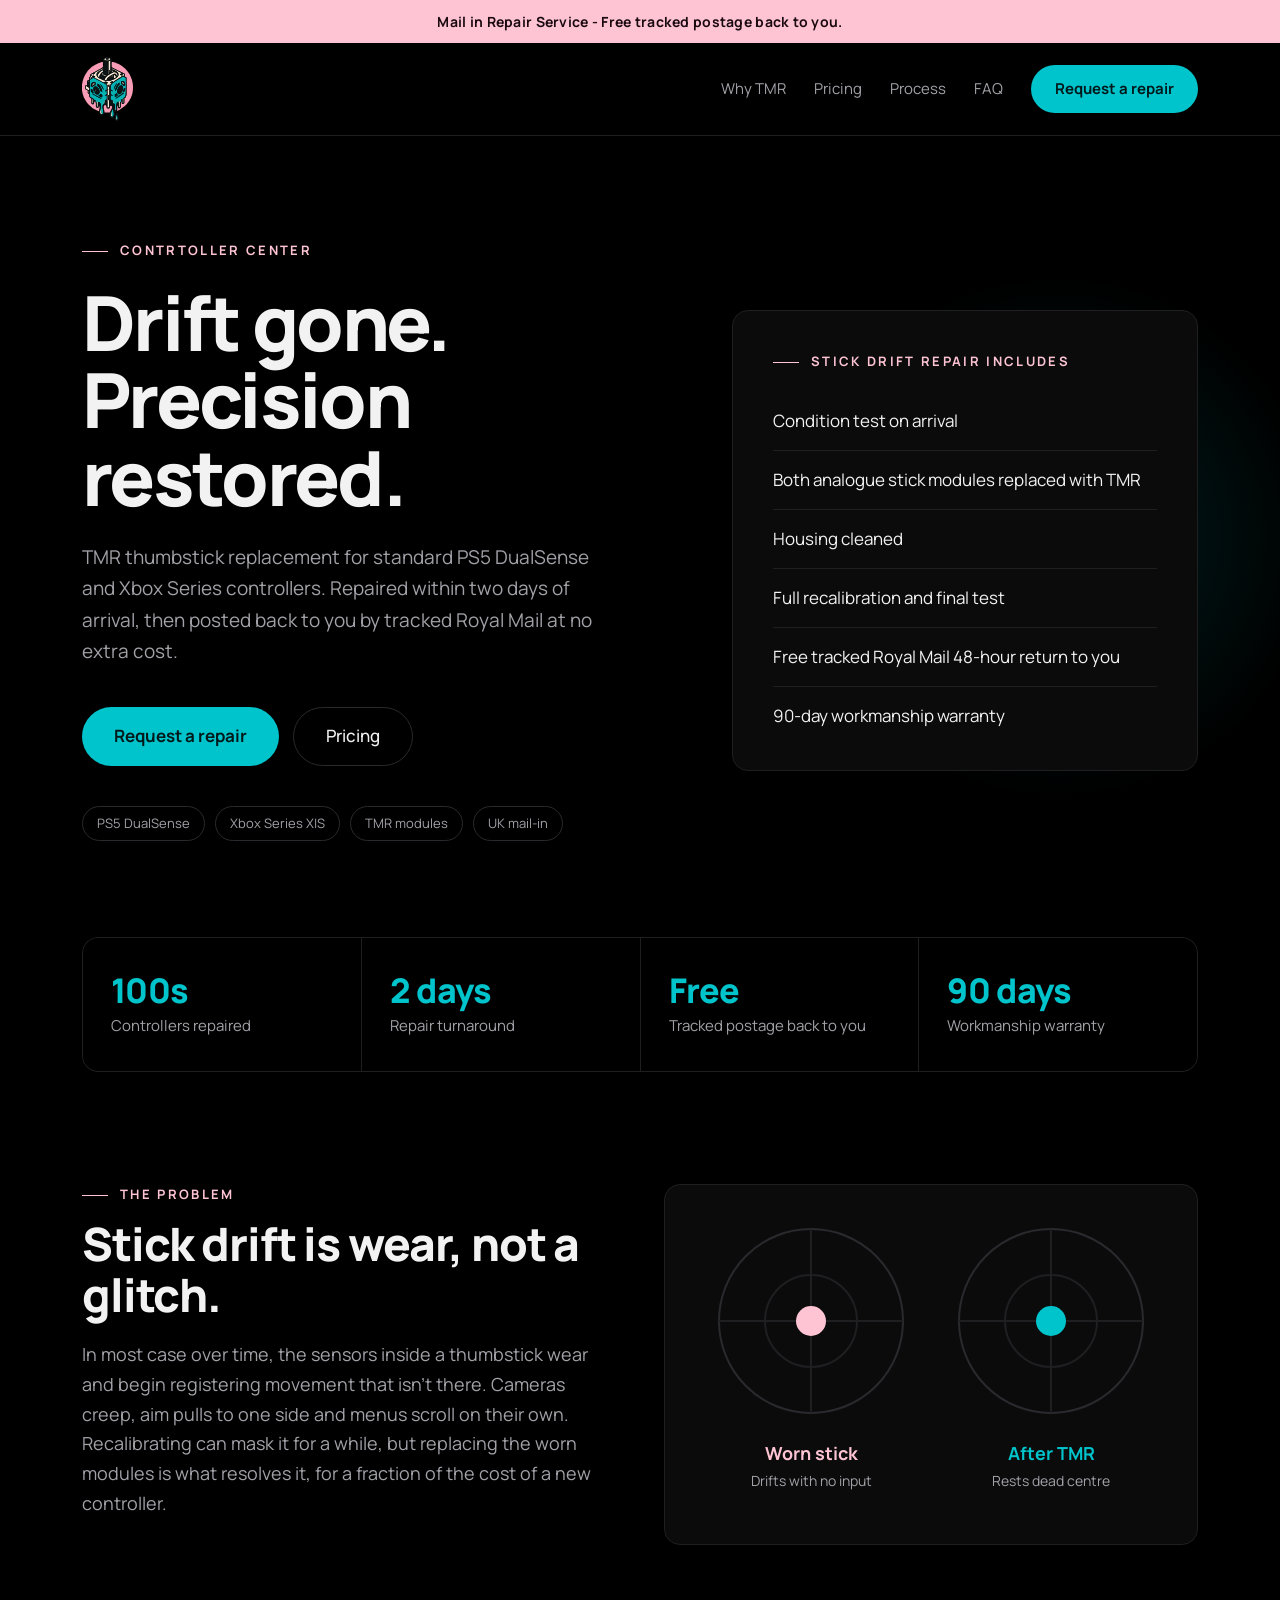
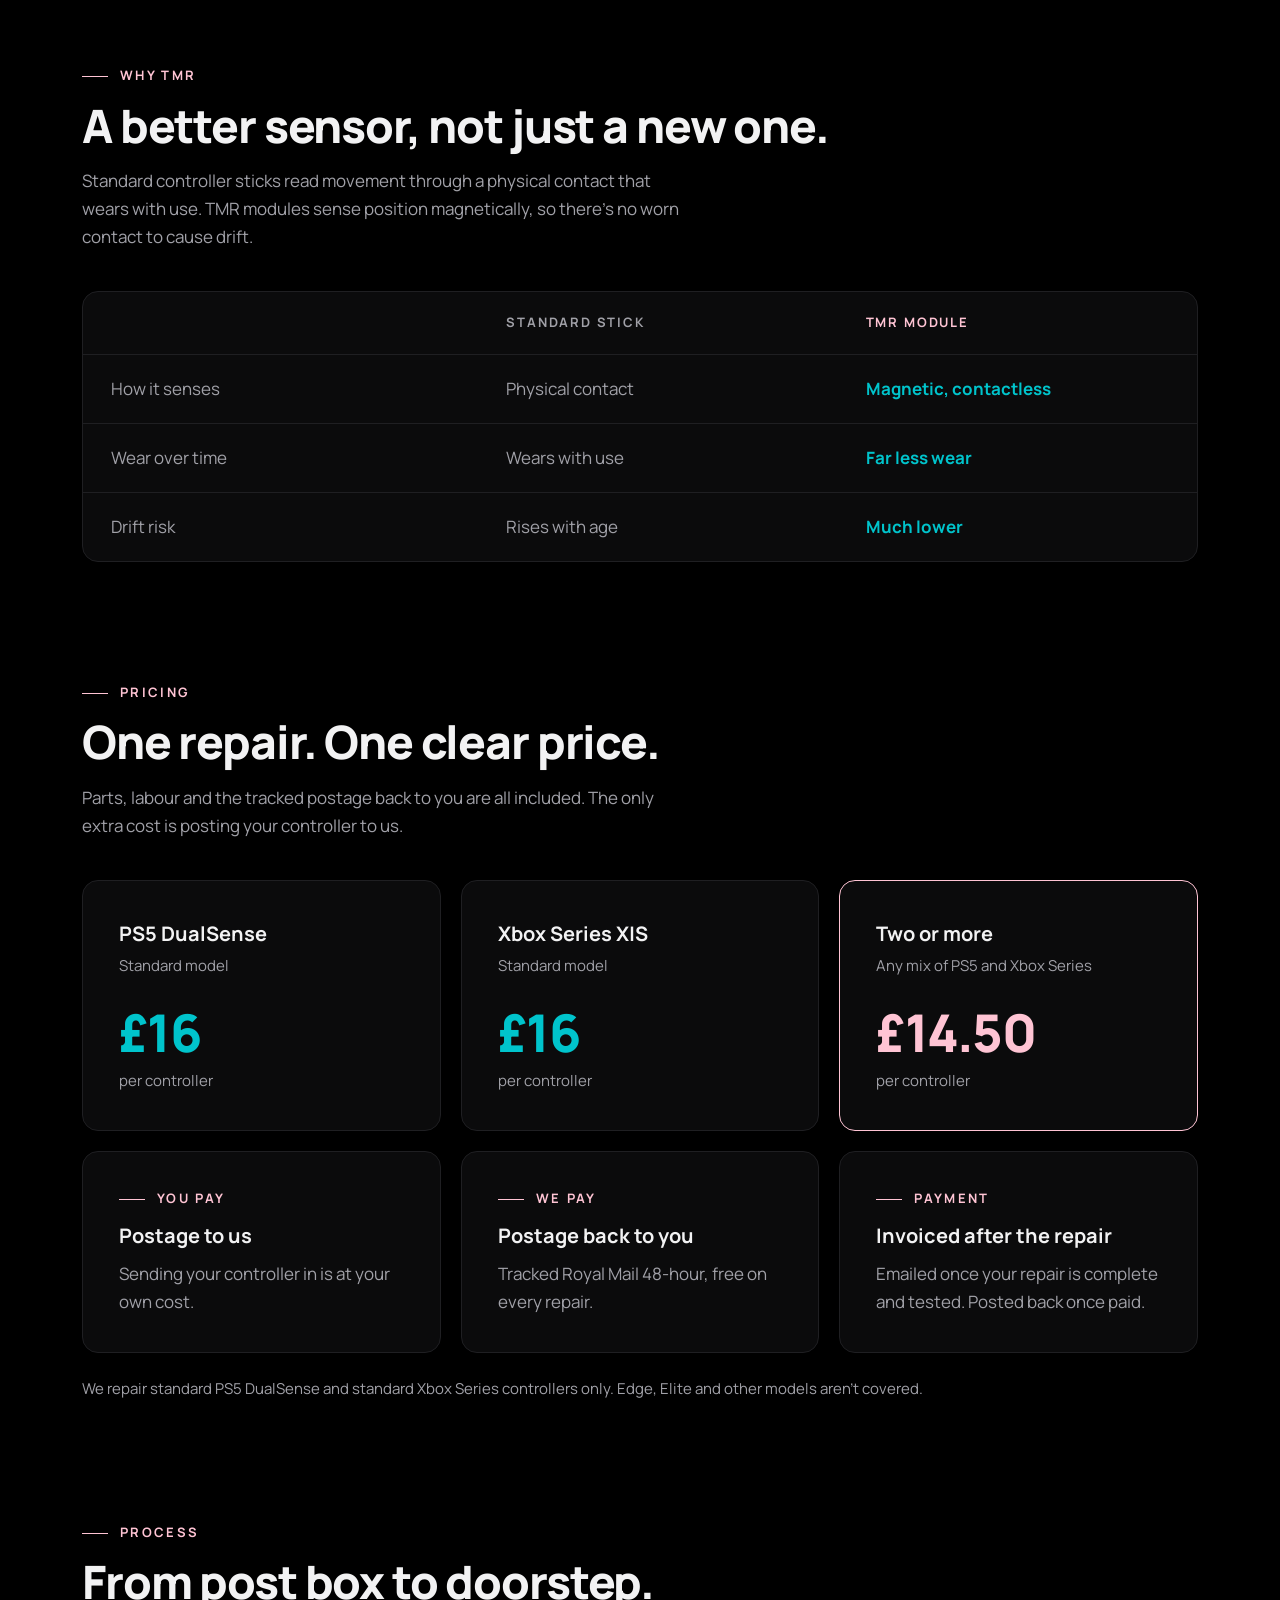
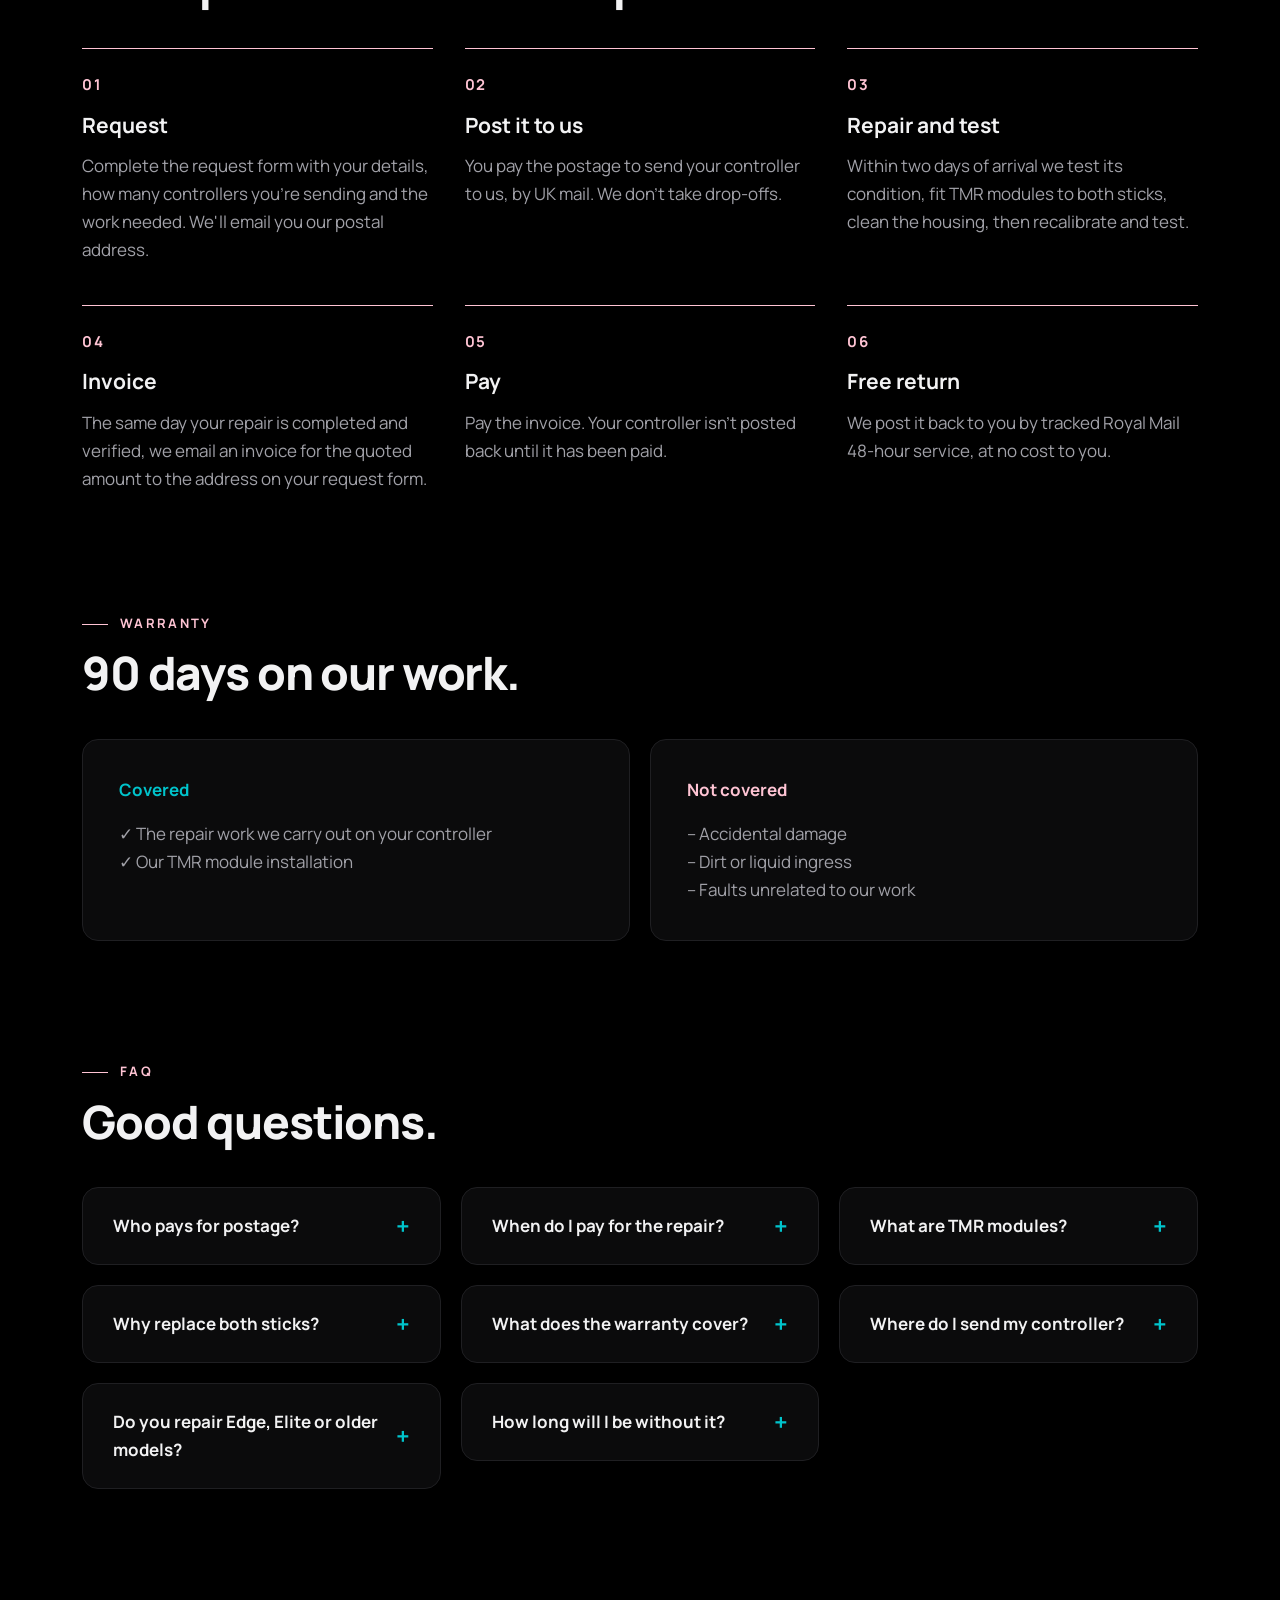
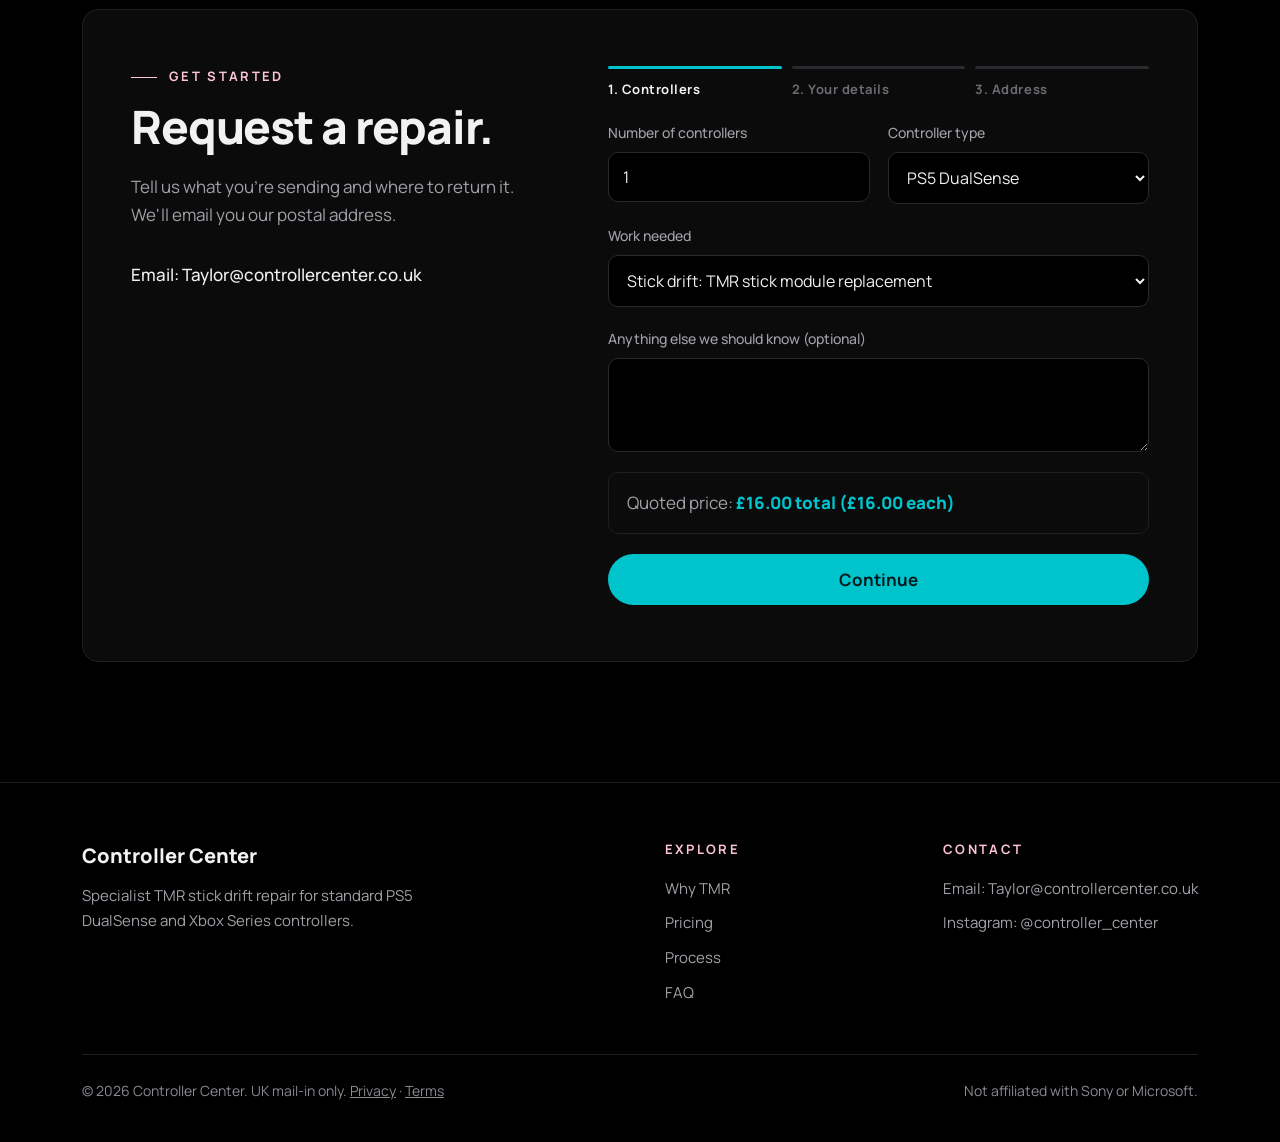
==== commit dd883c6e: "removed insta hadle" ====
--- a/index.html
+++ b/index.html
@@ -143,7 +143,6 @@
 <h2 class="h2">Request a repair.</h2>
 <p class="muted">Tell us what you're sending and where to return it. We'll email you our postal address.</p>
 <a href="mailto:Taylor@controllercenter.co.uk">Email: Taylor@controllercenter.co.uk</a>
-<a href="https://instagram.com/controller_center">Instagram: @controller_center</a>
 </div>
 <div class="form" id="form">
 <div class="sbar"><div class="sb on"><i></i><span>1. Controllers</span></div><div class="sb"><i></i><span>2. Your details</span></div><div class="sb"><i></i><span>3. Address</span></div></div>
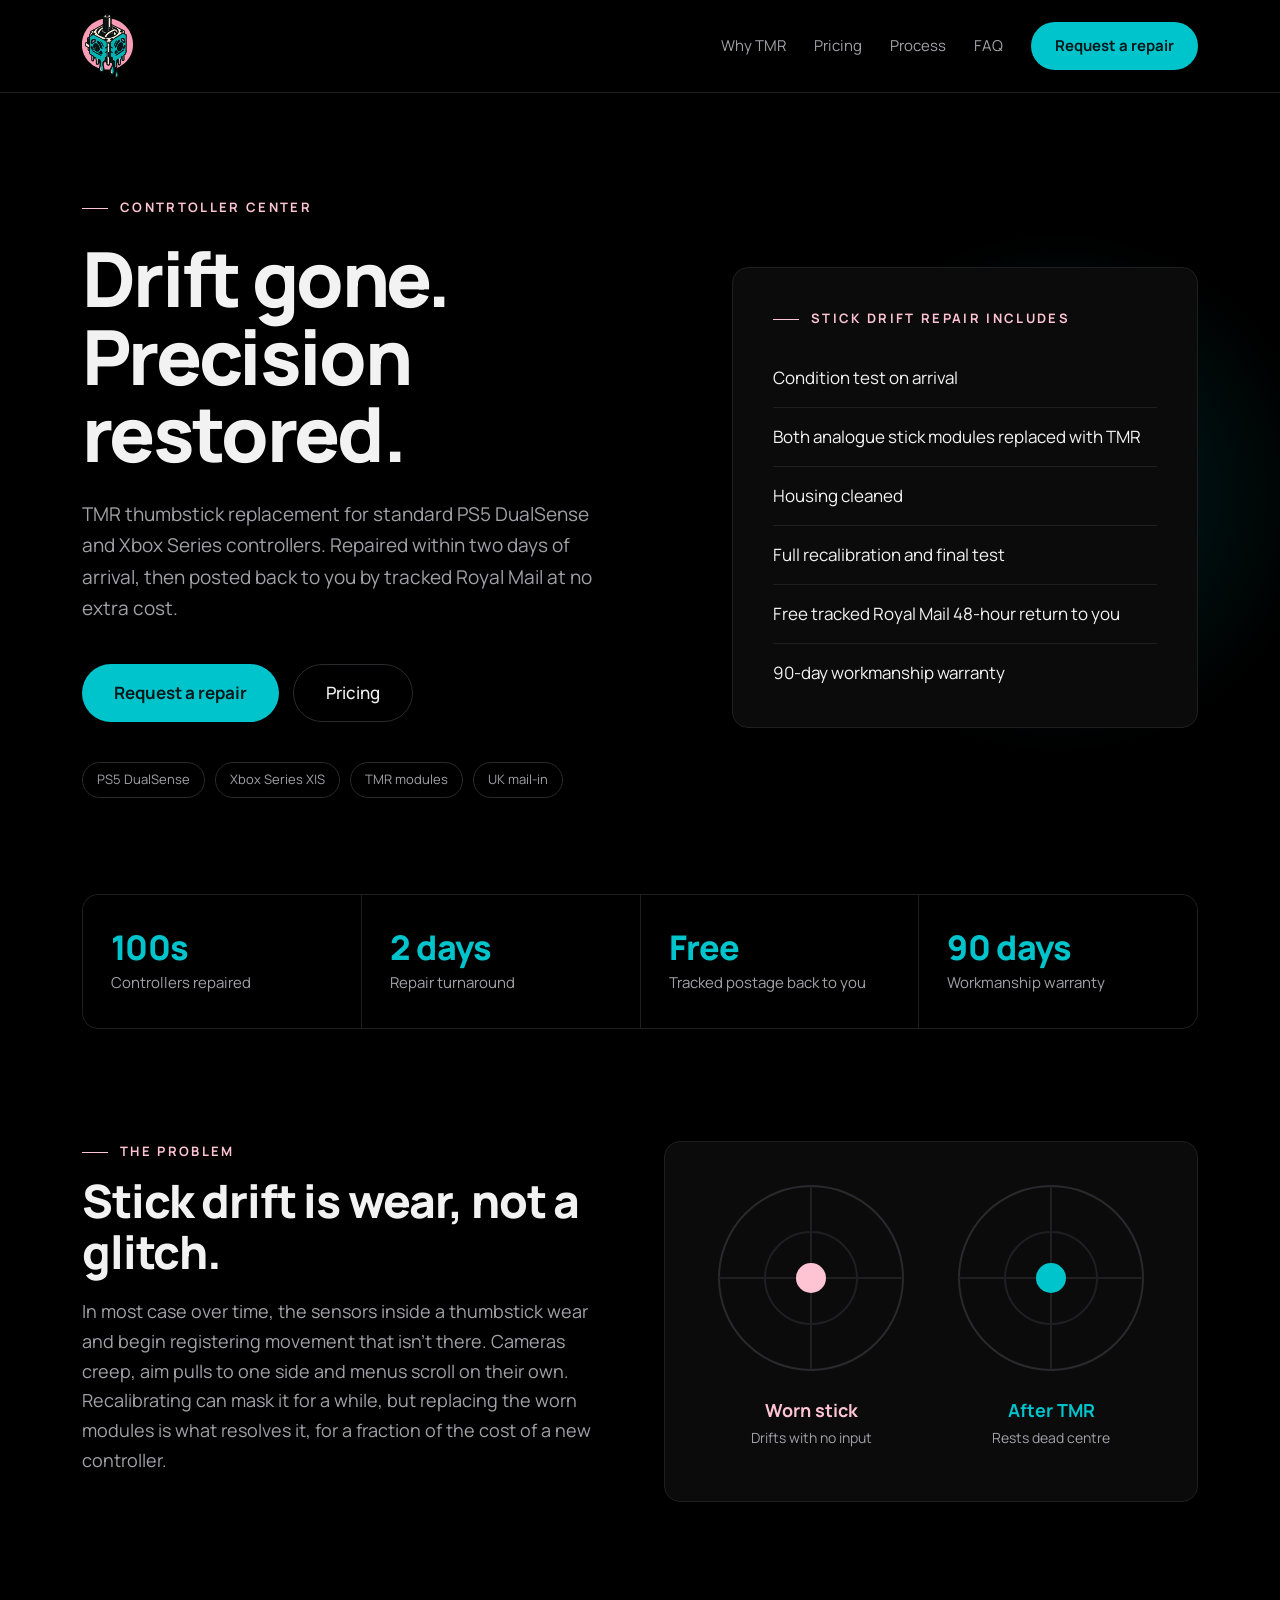
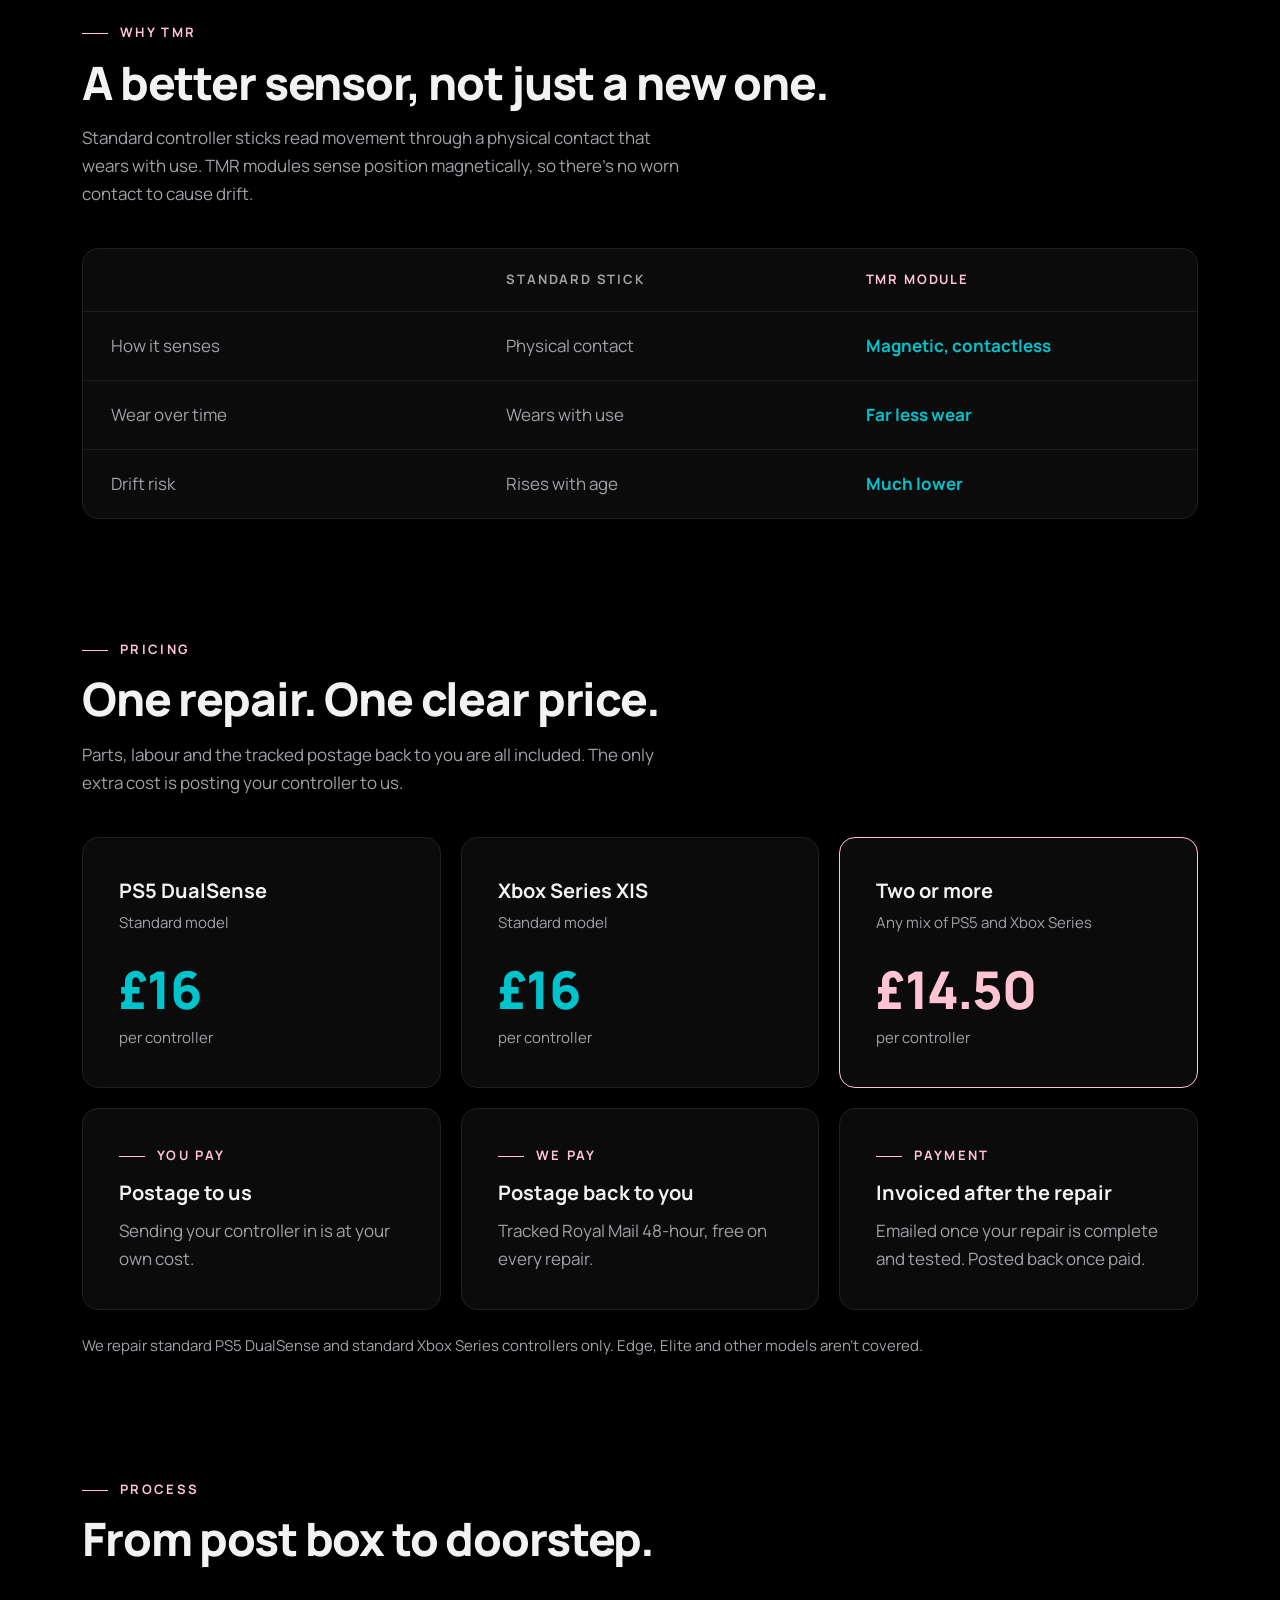
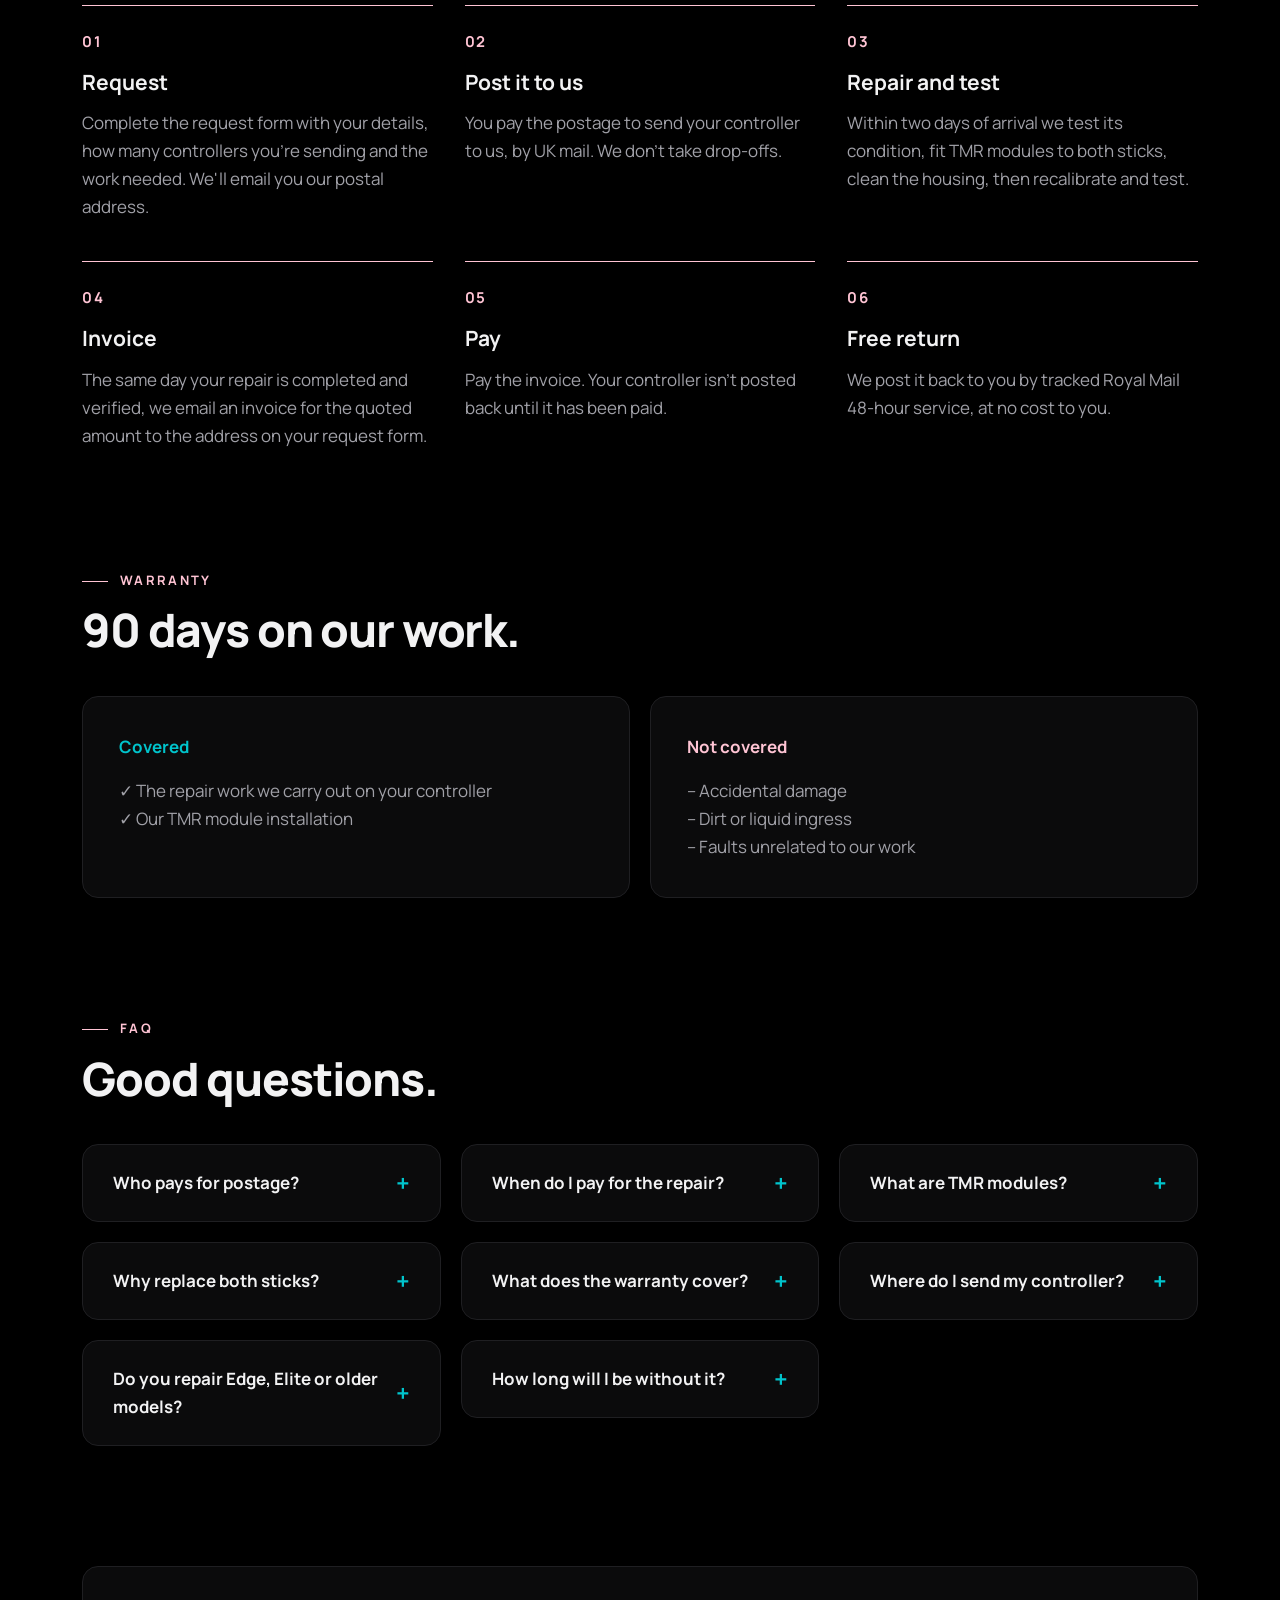
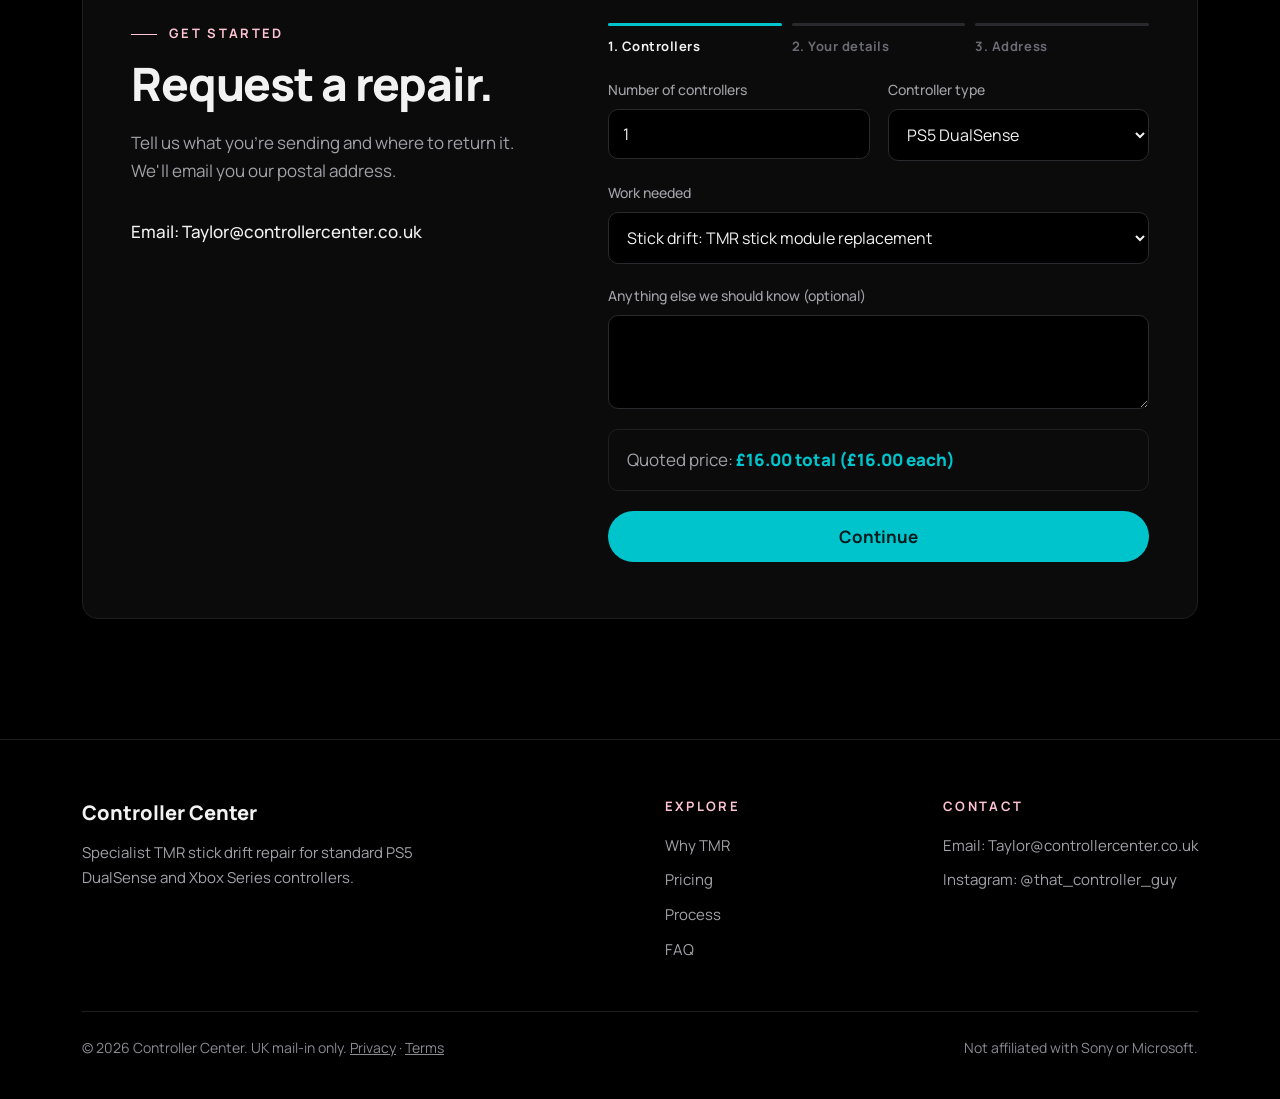
==== commit db992366: "removed hero banner" ====
--- a/index.html
+++ b/index.html
@@ -33,9 +33,10 @@
 <link href="https://fonts.googleapis.com/css2?family=Abril+Fatface&family=Manrope:wght@400;500;700;800&display=swap" rel="stylesheet">
 <link rel="stylesheet" href="styles.css">
 </head>
+
 <body>
 <div class="prog" id="prog"></div>
-<div class="announce">Mail in Repair Service - Free tracked postage back to you.</div>
+
 <header class="nav"><div class="wrap nav-in">
 <a class="brandlink" href="#top"><img class="logo" src="controller-center-logo.svg" alt="Controller Center" width="51" height="64"></a>
 <button id="burger" class="burger" type="button" aria-label="Open menu" aria-expanded="false" aria-controls="navlinks"><span></span><span></span><span></span></button>
@@ -43,7 +44,9 @@
 <a href="#tmr">Why TMR</a><a href="#services">Pricing</a><a href="#process">Process</a><a href="#faq">FAQ</a>
 <a class="btn btn-primary" href="#contact">Request a repair</a>
 </nav>
-</div></header>
+</div>
+</header>
+
 <main class="wrap" id="top">
 
 <section class="hero">
@@ -184,7 +187,7 @@
 <div class="foot-top">
 <div class="foot-brand muted"><b>Controller Center</b>Specialist TMR stick drift repair for standard PS5 DualSense and Xbox Series controllers.</div>
 <div class="foot-col"><div class="eyebrow">Explore</div><a href="#tmr">Why TMR</a><a href="#services">Pricing</a><a href="#process">Process</a><a href="#faq">FAQ</a></div>
-<div class="foot-col"><div class="eyebrow">Contact</div><a href="mailto:Taylor@controllercenter.co.uk">Email: Taylor@controllercenter.co.uk</a><a href="https://instagram.com/controller_center">Instagram: @controller_center</a></div>
+<div class="foot-col"><div class="eyebrow">Contact</div><a href="mailto:Taylor@controllercenter.co.uk">Email: Taylor@controllercenter.co.uk</a><a href="https://instagram.com/controller_center">Instagram: @that_controller_guy</a></div>
 </div>
 <div class="foot-bot"><div>© 2026 Controller Center. UK mail-in only. <a href="privacy.html">Privacy</a> · <a href="terms.html">Terms</a></div><div>Not affiliated with Sony or Microsoft.</div></div>
 </div></footer>
